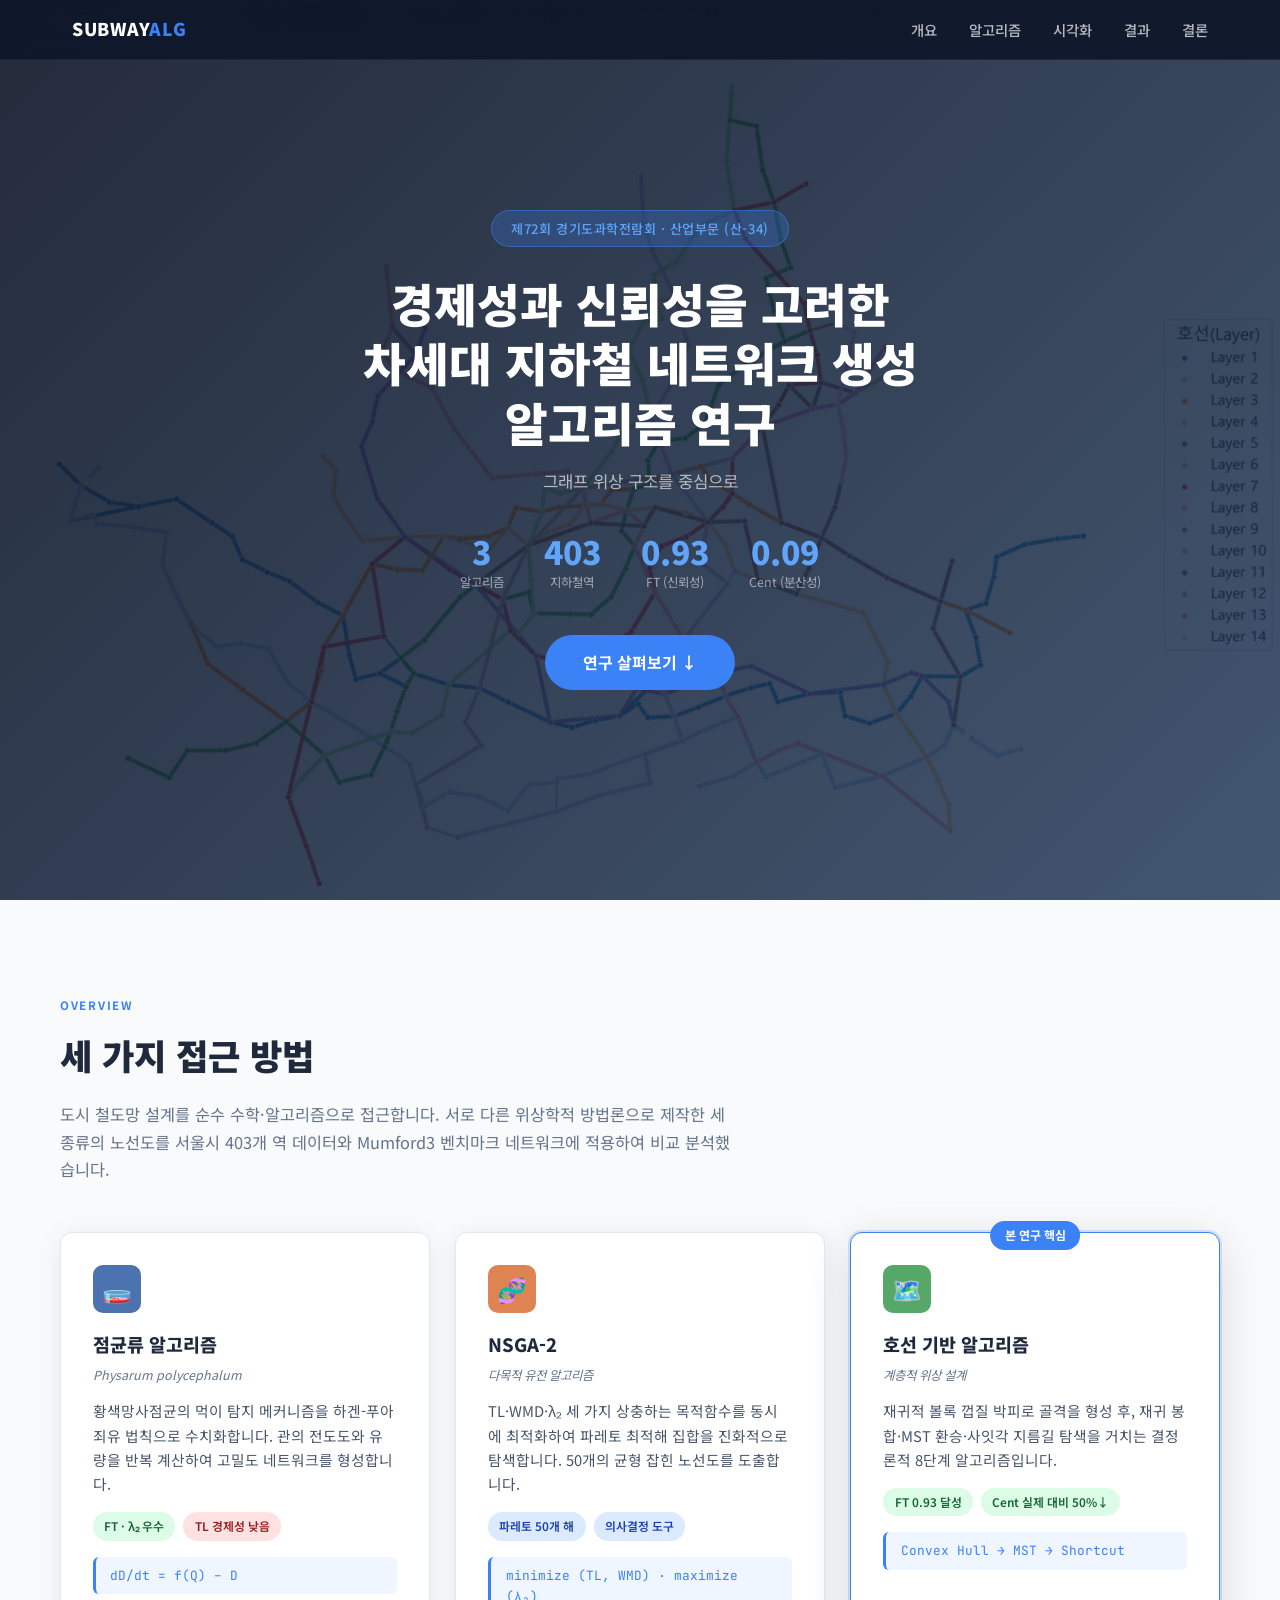
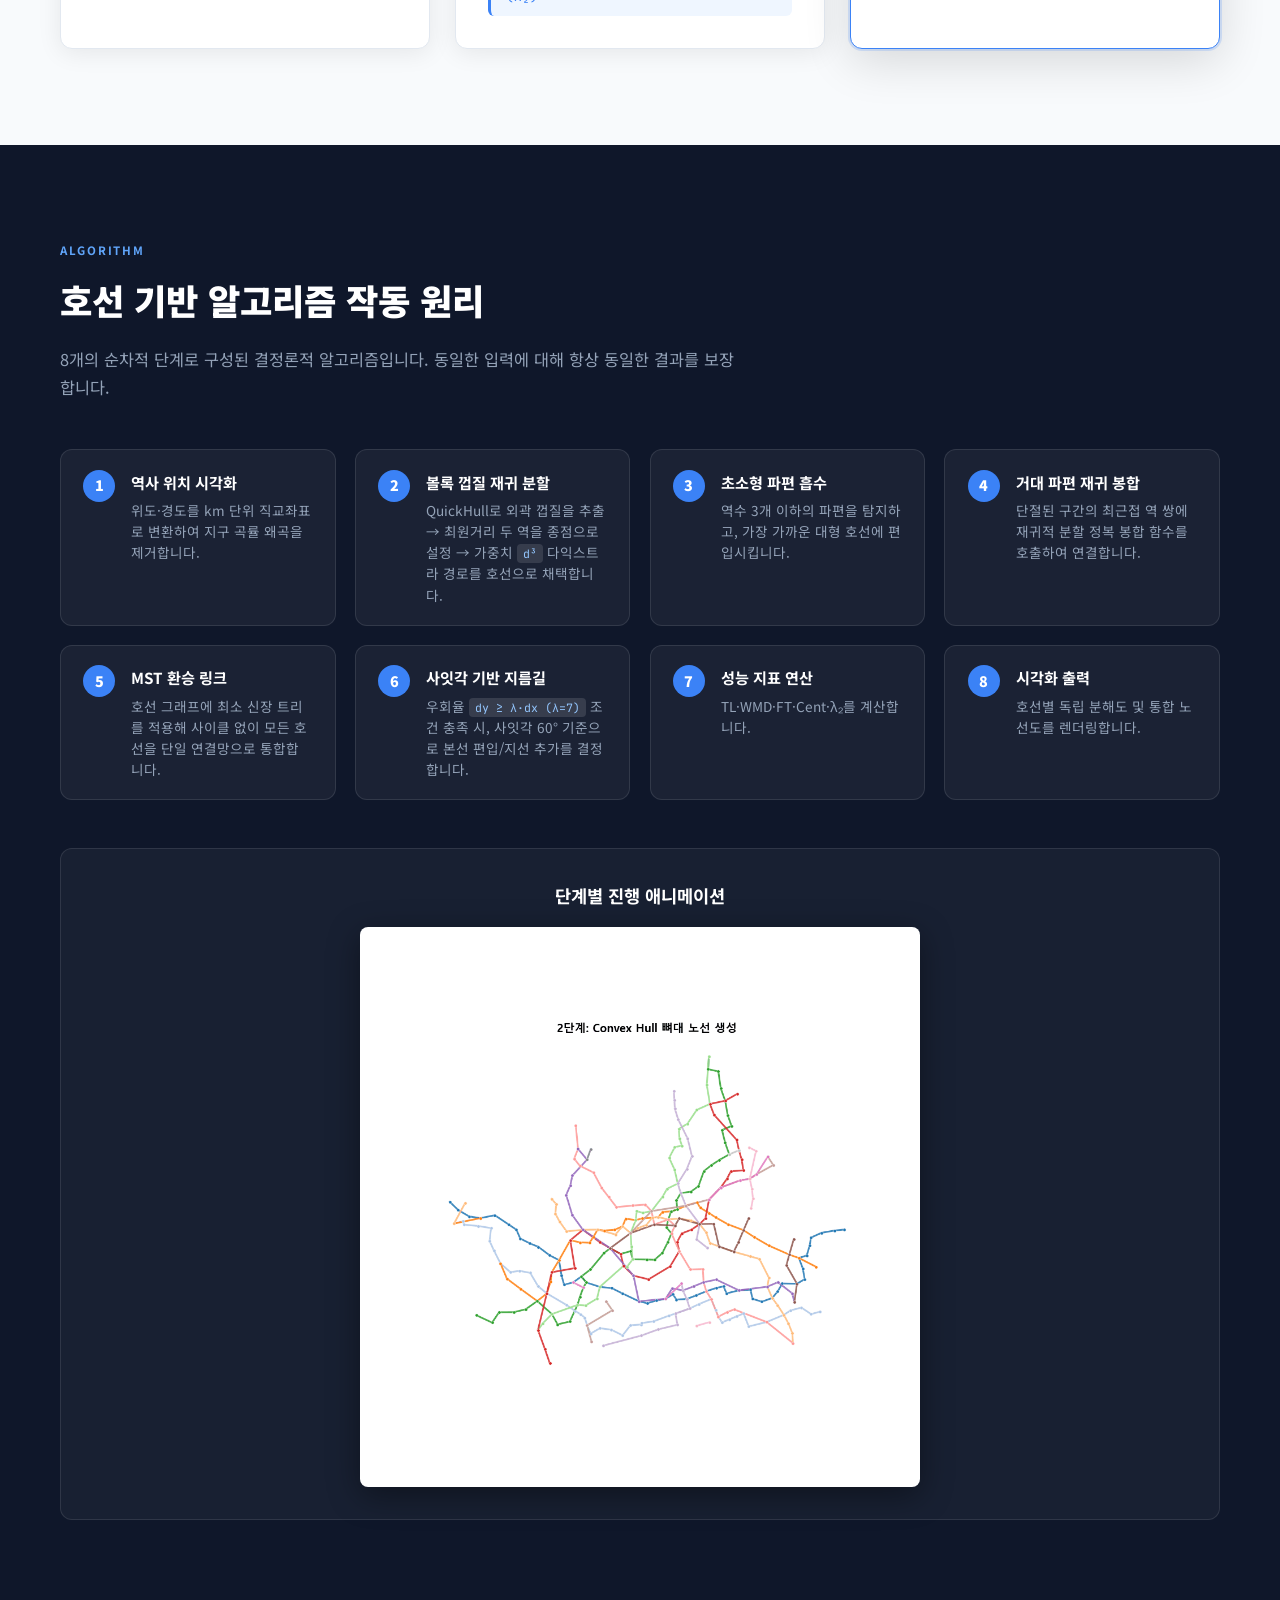
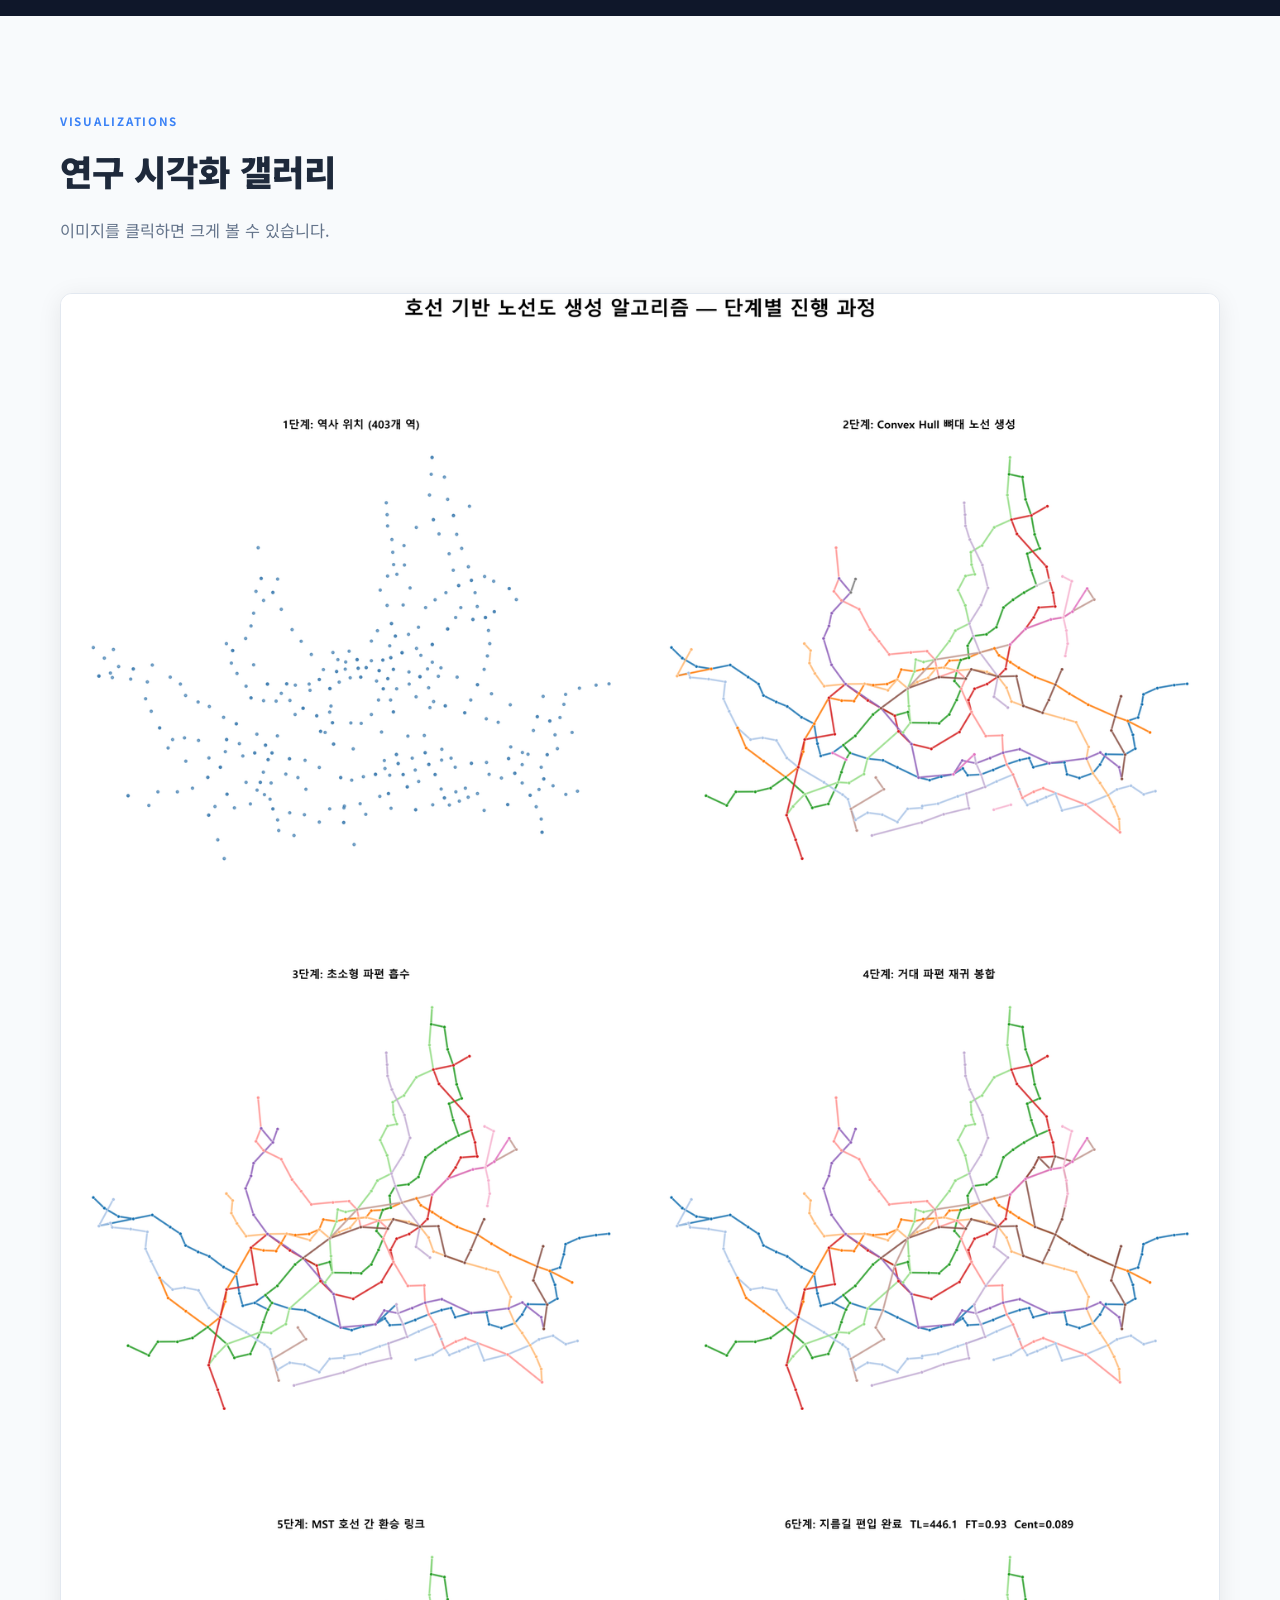
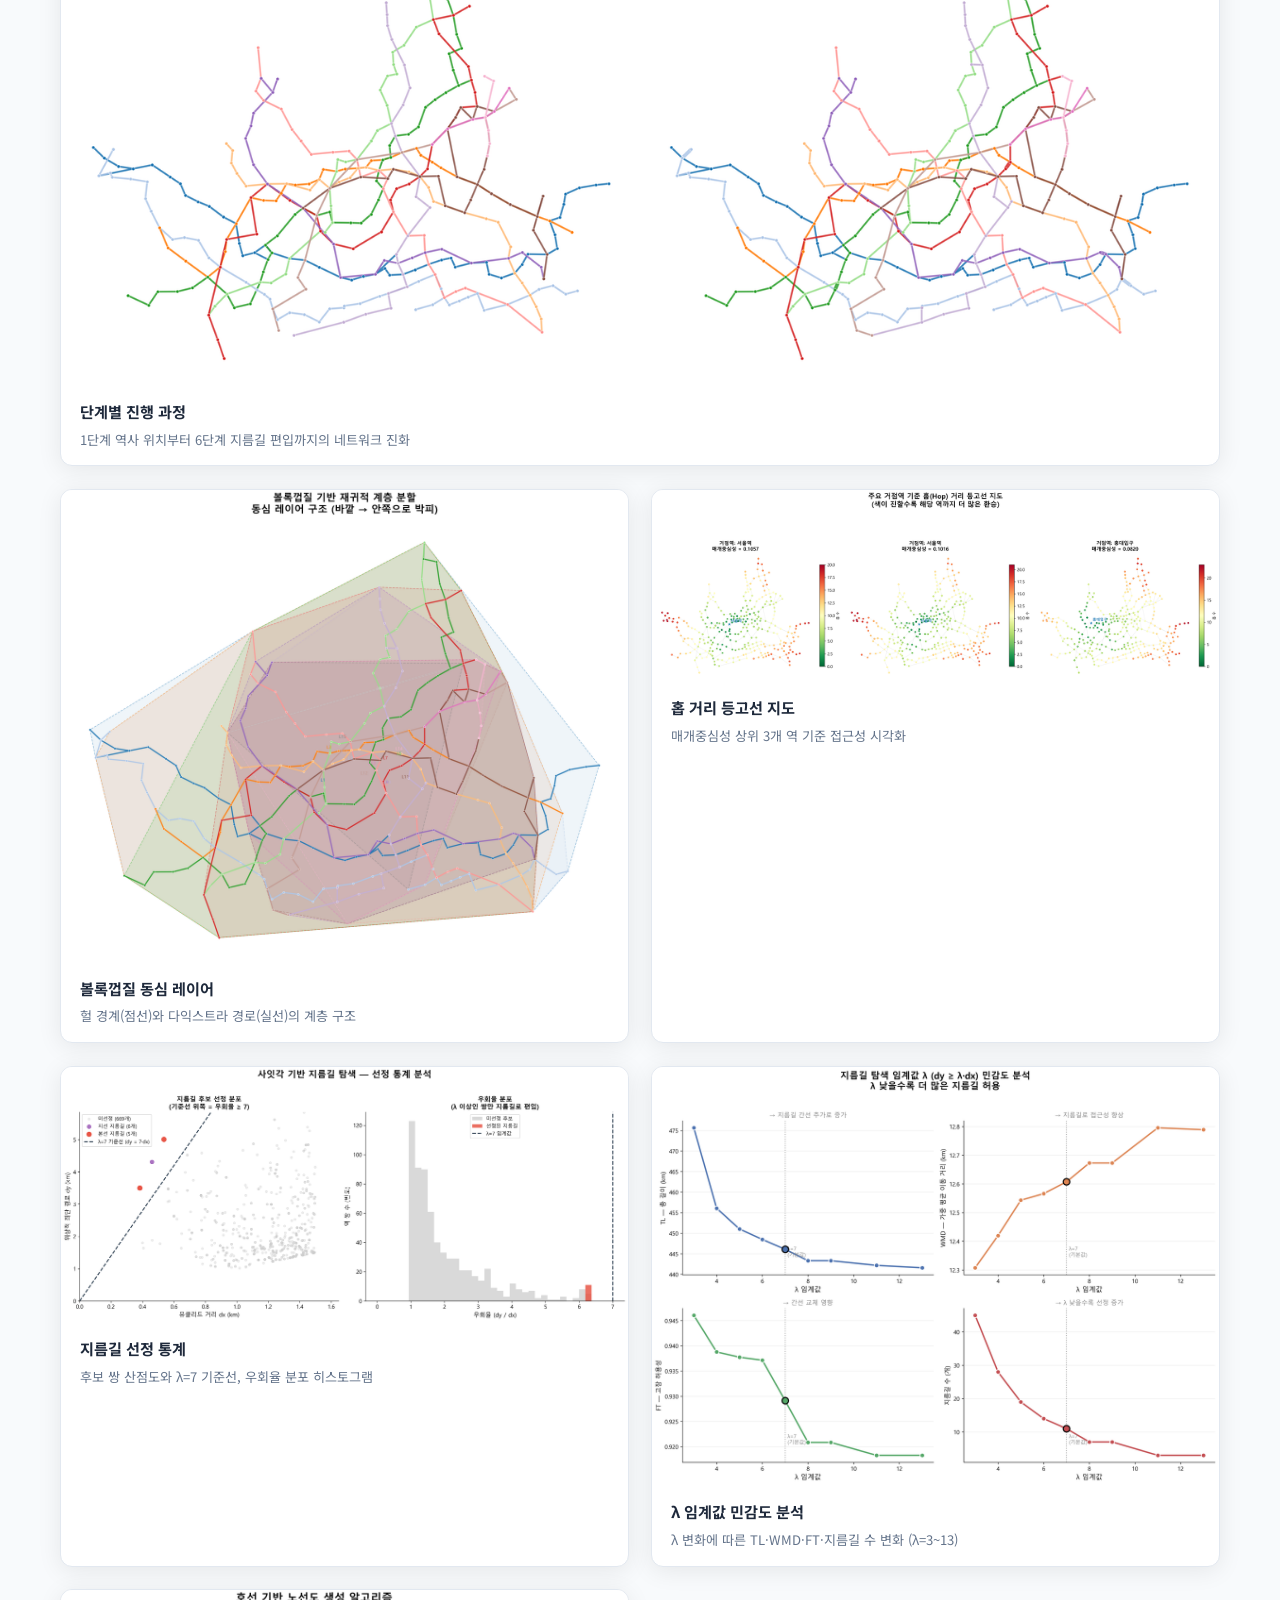
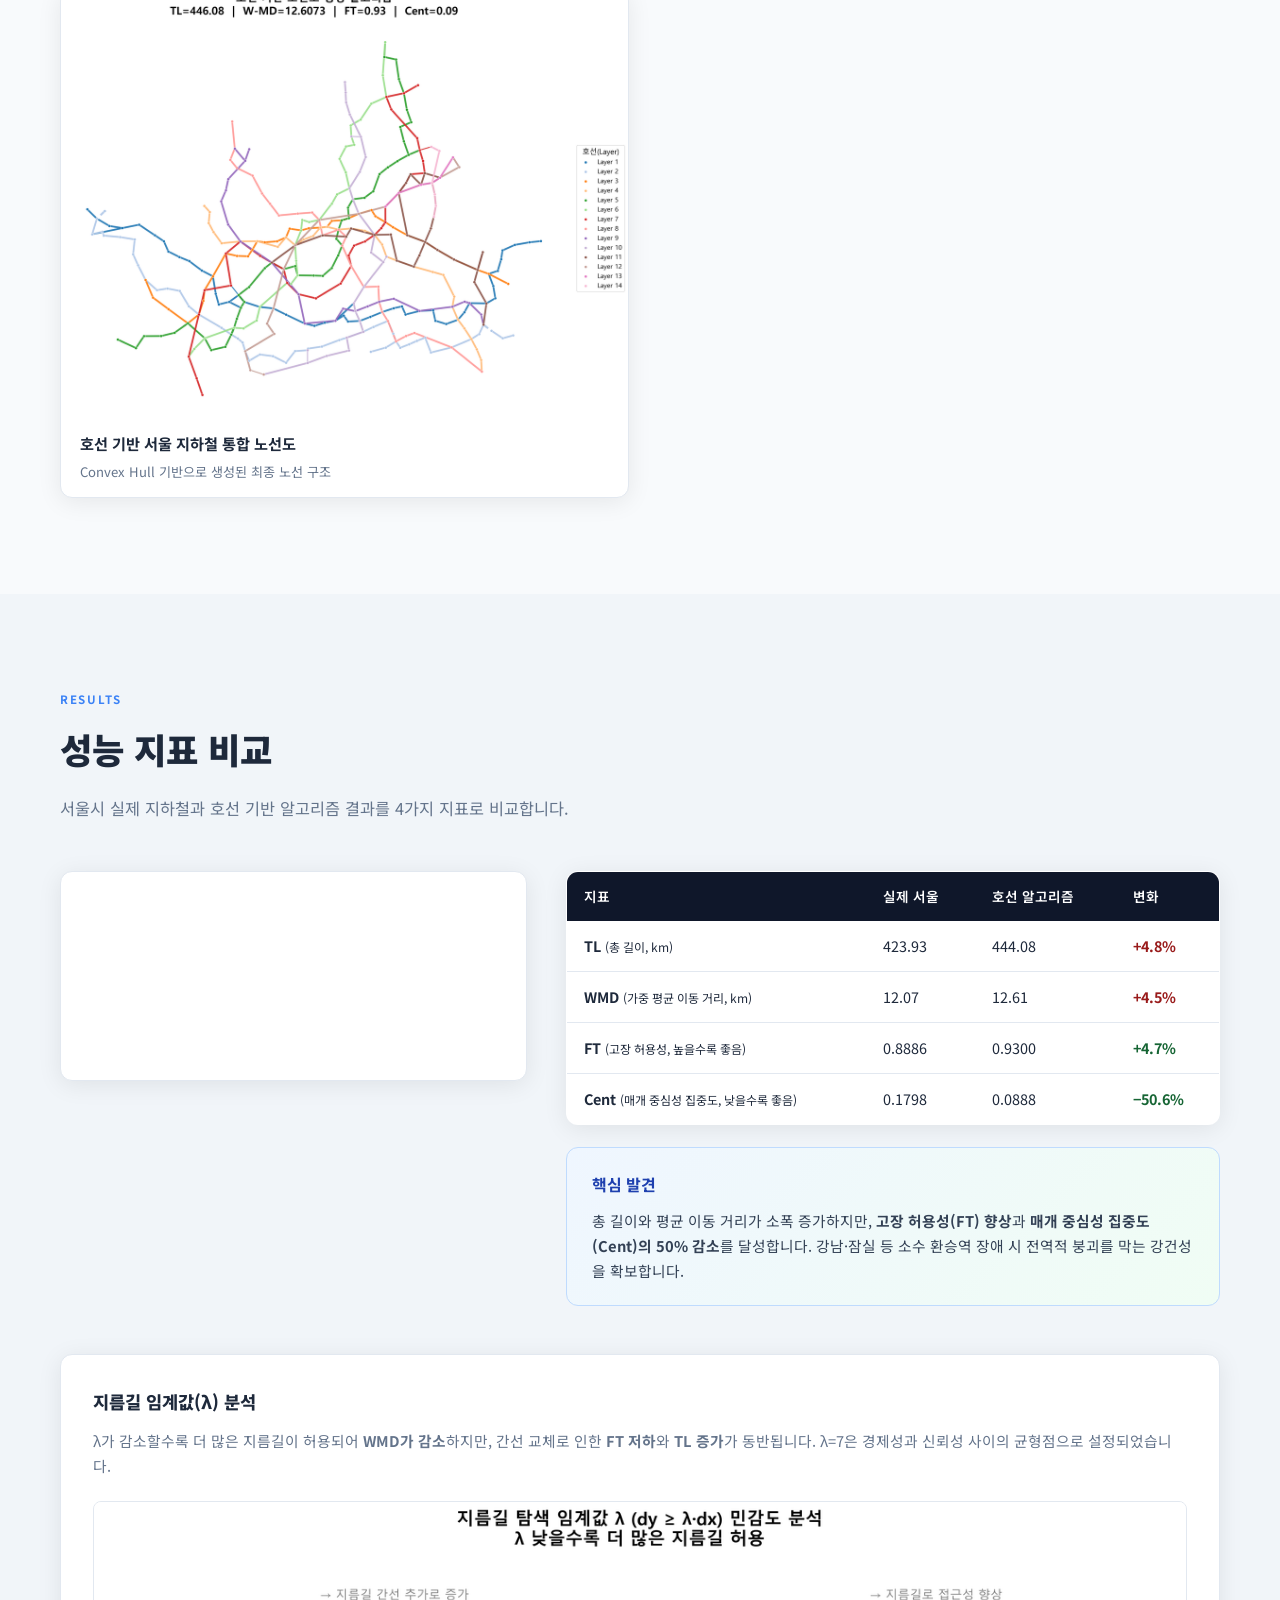
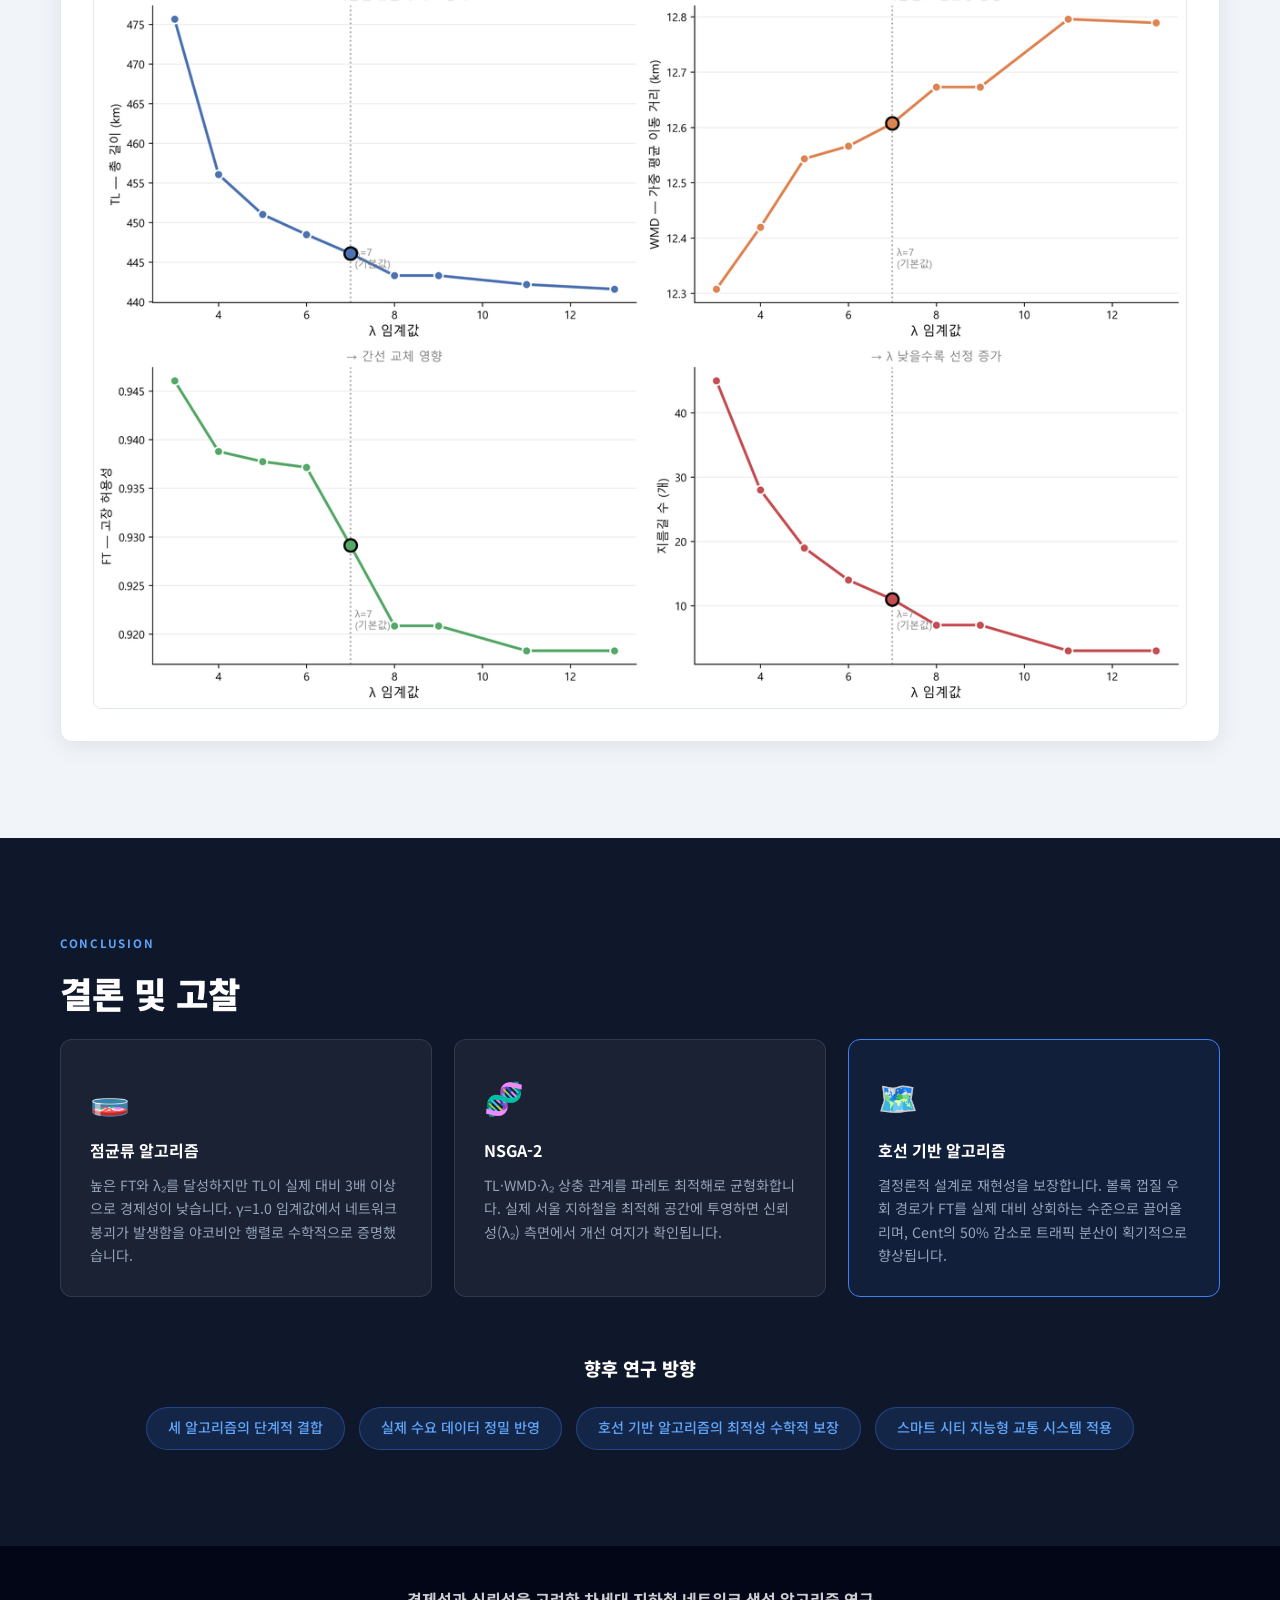
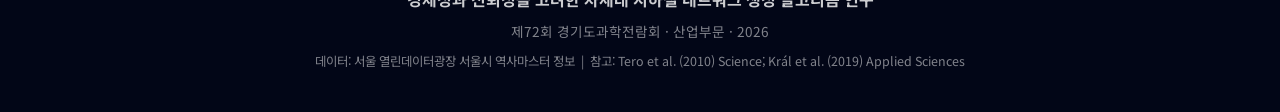
==== index.html @ 61a336b5 "Initial: subway research showcase site" ====
<!DOCTYPE html>
<html lang="ko">
<head>
  <meta charset="UTF-8" />
  <meta name="viewport" content="width=device-width, initial-scale=1.0" />
  <title>차세대 지하철 네트워크 알고리즘 연구</title>
  <link rel="preconnect" href="https://fonts.googleapis.com" />
  <link href="https://fonts.googleapis.com/css2?family=Noto+Sans+KR:wght@300;400;500;700;900&family=JetBrains+Mono:wght@400;600&display=swap" rel="stylesheet" />
  <link rel="stylesheet" href="style.css" />
</head>
<body>

<!-- ── NAV ────────────────────────────────────────────────── -->
<nav id="navbar">
  <div class="nav-inner">
    <span class="nav-logo">SUBWAY<span class="accent">ALG</span></span>
    <ul class="nav-links">
      <li><a href="#overview">개요</a></li>
      <li><a href="#algorithm">알고리즘</a></li>
      <li><a href="#viz">시각화</a></li>
      <li><a href="#results">결과</a></li>
      <li><a href="#conclusion">결론</a></li>
    </ul>
  </div>
</nav>

<!-- ── HERO ───────────────────────────────────────────────── -->
<section id="hero">
  <div class="hero-bg">
    <img src="images/map.png" alt="서울 지하철 노선도" class="hero-map" />
    <div class="hero-overlay"></div>
  </div>
  <div class="hero-content">
    <div class="badge">제72회 경기도과학전람회 · 산업부문 (산-34)</div>
    <h1>경제성과 신뢰성을 고려한<br>차세대 지하철 네트워크 생성<br>알고리즘 연구</h1>
    <p class="hero-sub">그래프 위상 구조를 중심으로</p>
    <div class="hero-metrics">
      <div class="hm-item"><span class="hm-val">3</span><span class="hm-label">알고리즘</span></div>
      <div class="hm-item"><span class="hm-val">403</span><span class="hm-label">지하철역</span></div>
      <div class="hm-item"><span class="hm-val">0.93</span><span class="hm-label">FT (신뢰성)</span></div>
      <div class="hm-item"><span class="hm-val">0.09</span><span class="hm-label">Cent (분산성)</span></div>
    </div>
    <a href="#overview" class="hero-btn">연구 살펴보기 ↓</a>
  </div>
</section>

<!-- ── OVERVIEW ───────────────────────────────────────────── -->
<section id="overview" class="section">
  <div class="container">
    <div class="section-label">OVERVIEW</div>
    <h2 class="section-title">세 가지 접근 방법</h2>
    <p class="section-desc">
      도시 철도망 설계를 순수 수학·알고리즘으로 접근합니다. 서로 다른 위상학적 방법론으로 제작한
      세 종류의 노선도를 서울시 403개 역 데이터와 Mumford3 벤치마크 네트워크에 적용하여 비교 분석했습니다.
    </p>

    <div class="algo-cards">
      <!-- 점균류 -->
      <div class="algo-card">
        <div class="algo-icon" style="background:#4C72B0">🧫</div>
        <h3>점균류 알고리즘</h3>
        <div class="algo-tag">Physarum polycephalum</div>
        <p>황색망사점균의 먹이 탐지 메커니즘을 하겐-푸아죄유 법칙으로 수치화합니다. 관의 전도도와 유량을 반복 계산하여 고밀도 네트워크를 형성합니다.</p>
        <div class="algo-stats">
          <span class="stat good">FT · λ₂ 우수</span>
          <span class="stat bad">TL 경제성 낮음</span>
        </div>
        <div class="algo-formula">dD/dt = f(Q) – D</div>
      </div>
      <!-- NSGA-2 -->
      <div class="algo-card">
        <div class="algo-icon" style="background:#DD8452">🧬</div>
        <h3>NSGA-2</h3>
        <div class="algo-tag">다목적 유전 알고리즘</div>
        <p>TL·WMD·λ₂ 세 가지 상충하는 목적함수를 동시에 최적화하여 파레토 최적해 집합을 진화적으로 탐색합니다. 50개의 균형 잡힌 노선도를 도출합니다.</p>
        <div class="algo-stats">
          <span class="stat neutral">파레토 50개 해</span>
          <span class="stat neutral">의사결정 도구</span>
        </div>
        <div class="algo-formula">minimize (TL, WMD) · maximize (λ₂)</div>
      </div>
      <!-- 호선 기반 -->
      <div class="algo-card featured">
        <div class="featured-label">본 연구 핵심</div>
        <div class="algo-icon" style="background:#55A868">🗺️</div>
        <h3>호선 기반 알고리즘</h3>
        <div class="algo-tag">계층적 위상 설계</div>
        <p>재귀적 볼록 껍질 박피로 골격을 형성 후, 재귀 봉합·MST 환승·사잇각 지름길 탐색을 거치는 결정론적 8단계 알고리즘입니다.</p>
        <div class="algo-stats">
          <span class="stat good">FT 0.93 달성</span>
          <span class="stat good">Cent 실제 대비 50%↓</span>
        </div>
        <div class="algo-formula">Convex Hull → MST → Shortcut</div>
      </div>
    </div>
  </div>
</section>

<!-- ── ALGORITHM DETAIL ────────────────────────────────────── -->
<section id="algorithm" class="section dark-section">
  <div class="container">
    <div class="section-label">ALGORITHM</div>
    <h2 class="section-title">호선 기반 알고리즘 작동 원리</h2>
    <p class="section-desc" style="color:#94a3b8">
      8개의 순차적 단계로 구성된 결정론적 알고리즘입니다. 동일한 입력에 대해 항상 동일한 결과를 보장합니다.
    </p>

    <div class="steps-grid">
      <div class="step"><div class="step-num">1</div><div class="step-body"><h4>역사 위치 시각화</h4><p>위도·경도를 km 단위 직교좌표로 변환하여 지구 곡률 왜곡을 제거합니다.</p></div></div>
      <div class="step"><div class="step-num">2</div><div class="step-body"><h4>볼록 껍질 재귀 분할</h4><p>QuickHull로 외곽 껍질을 추출 → 최원거리 두 역을 종점으로 설정 → 가중치 <code>d³</code> 다익스트라 경로를 호선으로 채택합니다.</p></div></div>
      <div class="step"><div class="step-num">3</div><div class="step-body"><h4>초소형 파편 흡수</h4><p>역수 3개 이하의 파편을 탐지하고, 가장 가까운 대형 호선에 편입시킵니다.</p></div></div>
      <div class="step"><div class="step-num">4</div><div class="step-body"><h4>거대 파편 재귀 봉합</h4><p>단절된 구간의 최근접 역 쌍에 재귀적 분할 정복 봉합 함수를 호출하여 연결합니다.</p></div></div>
      <div class="step"><div class="step-num">5</div><div class="step-body"><h4>MST 환승 링크</h4><p>호선 그래프에 최소 신장 트리를 적용해 사이클 없이 모든 호선을 단일 연결망으로 통합합니다.</p></div></div>
      <div class="step"><div class="step-num">6</div><div class="step-body"><h4>사잇각 기반 지름길</h4><p>우회율 <code>dy ≥ λ·dx (λ=7)</code> 조건 충족 시, 사잇각 60° 기준으로 본선 편입/지선 추가를 결정합니다.</p></div></div>
      <div class="step"><div class="step-num">7</div><div class="step-body"><h4>성능 지표 연산</h4><p>TL·WMD·FT·Cent·λ₂를 계산합니다.</p></div></div>
      <div class="step"><div class="step-num">8</div><div class="step-body"><h4>시각화 출력</h4><p>호선별 독립 분해도 및 통합 노선도를 렌더링합니다.</p></div></div>
    </div>

    <div class="anim-block">
      <h3 style="color:white; margin-bottom:1rem; font-size:1.1rem;">단계별 진행 애니메이션</h3>
      <img src="images/animation.gif" alt="알고리즘 단계별 애니메이션" class="anim-gif" />
    </div>
  </div>
</section>

<!-- ── VISUALIZATIONS ─────────────────────────────────────── -->
<section id="viz" class="section">
  <div class="container">
    <div class="section-label">VISUALIZATIONS</div>
    <h2 class="section-title">연구 시각화 갤러리</h2>
    <p class="section-desc">이미지를 클릭하면 크게 볼 수 있습니다.</p>

    <div class="viz-grid">

      <div class="viz-card wide" onclick="openModal(this)">
        <img src="images/stages.png" alt="알고리즘 단계별 진행" />
        <div class="viz-caption">
          <strong>단계별 진행 과정</strong>
          <span>1단계 역사 위치부터 6단계 지름길 편입까지의 네트워크 진화</span>
        </div>
      </div>

      <div class="viz-card" onclick="openModal(this)">
        <img src="images/hull.png" alt="볼록껍질 동심 레이어" />
        <div class="viz-caption">
          <strong>볼록껍질 동심 레이어</strong>
          <span>헐 경계(점선)와 다익스트라 경로(실선)의 계층 구조</span>
        </div>
      </div>

      <div class="viz-card" onclick="openModal(this)">
        <img src="images/hop.png" alt="홉 거리 등고선 지도" />
        <div class="viz-caption">
          <strong>홉 거리 등고선 지도</strong>
          <span>매개중심성 상위 3개 역 기준 접근성 시각화</span>
        </div>
      </div>

      <div class="viz-card" onclick="openModal(this)">
        <img src="images/shortcut.png" alt="지름길 선정 통계" />
        <div class="viz-caption">
          <strong>지름길 선정 통계</strong>
          <span>후보 쌍 산점도와 λ=7 기준선, 우회율 분포 히스토그램</span>
        </div>
      </div>

      <div class="viz-card" onclick="openModal(this)">
        <img src="images/lambda.png" alt="λ 민감도 분석" />
        <div class="viz-caption">
          <strong>λ 임계값 민감도 분석</strong>
          <span>λ 변화에 따른 TL·WMD·FT·지름길 수 변화 (λ=3~13)</span>
        </div>
      </div>

      <div class="viz-card" onclick="openModal(this)">
        <img src="images/map.png" alt="통합 노선도" />
        <div class="viz-caption">
          <strong>호선 기반 서울 지하철 통합 노선도</strong>
          <span>Convex Hull 기반으로 생성된 최종 노선 구조</span>
        </div>
      </div>

    </div>
  </div>
</section>

<!-- ── RESULTS ────────────────────────────────────────────── -->
<section id="results" class="section alt-section">
  <div class="container">
    <div class="section-label">RESULTS</div>
    <h2 class="section-title">성능 지표 비교</h2>
    <p class="section-desc">서울시 실제 지하철과 호선 기반 알고리즘 결과를 4가지 지표로 비교합니다.</p>

    <div class="metrics-layout">
      <div class="chart-box">
        <canvas id="metricsChart"></canvas>
      </div>
      <div class="metrics-table-wrap">
        <table class="metrics-table">
          <thead>
            <tr><th>지표</th><th>실제 서울</th><th>호선 알고리즘</th><th>변화</th></tr>
          </thead>
          <tbody>
            <tr>
              <td><strong>TL</strong> <small>(총 길이, km)</small></td>
              <td>423.93</td>
              <td>444.08</td>
              <td class="bad-change">+4.8%</td>
            </tr>
            <tr>
              <td><strong>WMD</strong> <small>(가중 평균 이동 거리, km)</small></td>
              <td>12.07</td>
              <td>12.61</td>
              <td class="bad-change">+4.5%</td>
            </tr>
            <tr>
              <td><strong>FT</strong> <small>(고장 허용성, 높을수록 좋음)</small></td>
              <td>0.8886</td>
              <td>0.9300</td>
              <td class="good-change">+4.7%</td>
            </tr>
            <tr>
              <td><strong>Cent</strong> <small>(매개 중심성 집중도, 낮을수록 좋음)</small></td>
              <td>0.1798</td>
              <td>0.0888</td>
              <td class="good-change">−50.6%</td>
            </tr>
          </tbody>
        </table>

        <div class="finding-box">
          <h4>핵심 발견</h4>
          <p>
            총 길이와 평균 이동 거리가 소폭 증가하지만,
            <strong>고장 허용성(FT) 향상</strong>과
            <strong>매개 중심성 집중도(Cent)의 50% 감소</strong>를 달성합니다.
            강남·잠실 등 소수 환승역 장애 시 전역적 붕괴를 막는
            강건성을 확보합니다.
          </p>
        </div>
      </div>
    </div>

    <div class="lambda-note">
      <h3>지름길 임계값(λ) 분석</h3>
      <p>
        λ가 감소할수록 더 많은 지름길이 허용되어 <strong>WMD가 감소</strong>하지만,
        간선 교체로 인한 <strong>FT 저하</strong>와 <strong>TL 증가</strong>가 동반됩니다.
        λ=7은 경제성과 신뢰성 사이의 균형점으로 설정되었습니다.
      </p>
      <img src="images/lambda.png" alt="λ 분석" class="lambda-img" onclick="openModal(this)" style="cursor:pointer" />
    </div>
  </div>
</section>

<!-- ── CONCLUSION ─────────────────────────────────────────── -->
<section id="conclusion" class="section dark-section">
  <div class="container">
    <div class="section-label">CONCLUSION</div>
    <h2 class="section-title">결론 및 고찰</h2>

    <div class="conclusion-grid">
      <div class="concl-card">
        <div class="concl-icon">🧫</div>
        <h4>점균류 알고리즘</h4>
        <p>높은 FT와 λ₂를 달성하지만 TL이 실제 대비 3배 이상으로 경제성이 낮습니다. γ=1.0 임계값에서 네트워크 붕괴가 발생함을 야코비안 행렬로 수학적으로 증명했습니다.</p>
      </div>
      <div class="concl-card">
        <div class="concl-icon">🧬</div>
        <h4>NSGA-2</h4>
        <p>TL·WMD·λ₂ 상충 관계를 파레토 최적해로 균형화합니다. 실제 서울 지하철을 최적해 공간에 투영하면 신뢰성(λ₂) 측면에서 개선 여지가 확인됩니다.</p>
      </div>
      <div class="concl-card highlight-card">
        <div class="concl-icon">🗺️</div>
        <h4>호선 기반 알고리즘</h4>
        <p>결정론적 설계로 재현성을 보장합니다. 볼록 껍질 우회 경로가 FT를 실제 대비 상회하는 수준으로 끌어올리며, Cent의 50% 감소로 트래픽 분산이 획기적으로 향상됩니다.</p>
      </div>
    </div>

    <div class="future-work">
      <h3>향후 연구 방향</h3>
      <div class="fw-items">
        <div class="fw-item">세 알고리즘의 단계적 결합</div>
        <div class="fw-item">실제 수요 데이터 정밀 반영</div>
        <div class="fw-item">호선 기반 알고리즘의 최적성 수학적 보장</div>
        <div class="fw-item">스마트 시티 지능형 교통 시스템 적용</div>
      </div>
    </div>
  </div>
</section>

<!-- ── FOOTER ──────────────────────────────────────────────── -->
<footer>
  <div class="container">
    <p class="footer-title">경제성과 신뢰성을 고려한 차세대 지하철 네트워크 생성 알고리즘 연구</p>
    <p class="footer-sub">제72회 경기도과학전람회 · 산업부문 · 2026</p>
    <p class="footer-ref">
      데이터: 서울 열린데이터광장 서울시 역사마스터 정보 &nbsp;|&nbsp;
      참고: Tero et al. (2010) Science; Král et al. (2019) Applied Sciences
    </p>
  </div>
</footer>

<!-- ── IMAGE MODAL ────────────────────────────────────────── -->
<div id="modal" class="modal" onclick="closeModal()">
  <span class="modal-close">✕</span>
  <img id="modal-img" src="" alt="" />
  <p id="modal-caption"></p>
</div>

<script src="https://cdn.jsdelivr.net/npm/chart.js@4.4.0/dist/chart.umd.min.js"></script>
<script src="script.js"></script>
</body>
</html>
---- style.css ----
/* ── RESET & BASE ──────────────────────────────────────────── */
*, *::before, *::after { box-sizing: border-box; margin: 0; padding: 0; }

:root {
  --navy:   #0f172a;
  --dark:   #1e293b;
  --blue:   #3b82f6;
  --blue2:  #60a5fa;
  --green:  #22c55e;
  --amber:  #f59e0b;
  --red:    #ef4444;
  --slate:  #64748b;
  --bg:     #f8fafc;
  --card:   #ffffff;
  --border: #e2e8f0;
  --text:   #1e293b;
  --muted:  #64748b;
  --radius: 12px;
  --shadow: 0 4px 24px rgba(0,0,0,.08);
  --shadow-lg: 0 12px 48px rgba(0,0,0,.14);
}

html { scroll-behavior: smooth; }

body {
  font-family: 'Noto Sans KR', sans-serif;
  font-weight: 400;
  color: var(--text);
  background: var(--bg);
  line-height: 1.7;
}

a { color: inherit; text-decoration: none; }
img { max-width: 100%; display: block; }
code {
  font-family: 'JetBrains Mono', monospace;
  background: #f1f5f9;
  padding: 2px 6px;
  border-radius: 4px;
  font-size: 0.85em;
  color: var(--blue);
}

/* ── NAVBAR ────────────────────────────────────────────────── */
#navbar {
  position: fixed; top: 0; left: 0; right: 0; z-index: 100;
  background: rgba(15,23,42,.92);
  backdrop-filter: blur(12px);
  border-bottom: 1px solid rgba(255,255,255,.06);
  transition: background .3s;
}
.nav-inner {
  max-width: 1200px; margin: 0 auto;
  display: flex; align-items: center; justify-content: space-between;
  padding: .9rem 2rem;
}
.nav-logo {
  font-weight: 900; font-size: 1.1rem; color: white; letter-spacing: .04em;
}
.nav-logo .accent { color: var(--blue); }
.nav-links { list-style: none; display: flex; gap: 2rem; }
.nav-links a {
  color: rgba(255,255,255,.7); font-size: .9rem; font-weight: 500;
  transition: color .2s;
}
.nav-links a:hover { color: white; }

/* ── HERO ──────────────────────────────────────────────────── */
#hero {
  position: relative; min-height: 100vh;
  display: flex; align-items: center; justify-content: center;
  overflow: hidden;
}
.hero-bg { position: absolute; inset: 0; }
.hero-map {
  width: 100%; height: 100%; object-fit: cover;
  filter: saturate(1.1) brightness(.6);
}
.hero-overlay {
  position: absolute; inset: 0;
  background: linear-gradient(135deg, rgba(15,23,42,.85) 0%, rgba(30,58,95,.7) 100%);
}
.hero-content {
  position: relative; z-index: 2;
  text-align: center; color: white;
  padding: 2rem;
  max-width: 860px;
}
.badge {
  display: inline-block;
  background: rgba(59,130,246,.25);
  border: 1px solid rgba(59,130,246,.5);
  color: var(--blue2);
  padding: .4rem 1.2rem;
  border-radius: 999px;
  font-size: .82rem;
  font-weight: 500;
  letter-spacing: .04em;
  margin-bottom: 1.6rem;
}
.hero-content h1 {
  font-size: clamp(1.8rem, 4vw, 2.9rem);
  font-weight: 900;
  line-height: 1.28;
  margin-bottom: 1rem;
}
.hero-sub {
  color: rgba(255,255,255,.65);
  font-size: 1.05rem;
  margin-bottom: 2.4rem;
}
.hero-metrics {
  display: flex; justify-content: center; gap: 2.5rem;
  margin-bottom: 2.6rem;
}
.hm-item { display: flex; flex-direction: column; align-items: center; }
.hm-val  { font-size: 2rem; font-weight: 900; color: var(--blue2); line-height: 1.1; }
.hm-label{ font-size: .78rem; color: rgba(255,255,255,.55); margin-top: .2rem; }
.hero-btn {
  display: inline-block;
  background: var(--blue);
  color: white;
  padding: .85rem 2.4rem;
  border-radius: 999px;
  font-weight: 700;
  font-size: 1rem;
  transition: transform .2s, box-shadow .2s;
}
.hero-btn:hover { transform: translateY(-2px); box-shadow: 0 8px 24px rgba(59,130,246,.4); }

/* ── SECTION BASE ──────────────────────────────────────────── */
.section { padding: 6rem 2rem; }
.alt-section { background: #f1f5f9; }
.dark-section { background: var(--navy); color: white; }
.dark-section .section-desc { color: #94a3b8; }

.container { max-width: 1160px; margin: 0 auto; }
.section-label {
  font-size: .72rem; font-weight: 700; letter-spacing: .15em;
  color: var(--blue); text-transform: uppercase; margin-bottom: .6rem;
}
.dark-section .section-label { color: var(--blue2); }
.section-title {
  font-size: clamp(1.6rem, 3vw, 2.2rem);
  font-weight: 900; margin-bottom: 1rem;
}
.section-desc {
  color: var(--muted); max-width: 680px;
  font-size: 1.02rem; margin-bottom: 3rem;
}

/* ── ALGORITHM CARDS ───────────────────────────────────────── */
.algo-cards {
  display: grid;
  grid-template-columns: repeat(auto-fit, minmax(300px, 1fr));
  gap: 1.6rem;
}
.algo-card {
  background: var(--card);
  border: 1px solid var(--border);
  border-radius: var(--radius);
  padding: 2rem;
  box-shadow: var(--shadow);
  transition: transform .2s, box-shadow .2s;
  position: relative;
}
.algo-card:hover { transform: translateY(-4px); box-shadow: var(--shadow-lg); }
.algo-card.featured {
  border-color: var(--blue);
  box-shadow: 0 0 0 2px rgba(59,130,246,.18), var(--shadow-lg);
}
.featured-label {
  position: absolute; top: -12px; left: 50%; transform: translateX(-50%);
  background: var(--blue); color: white;
  padding: .25rem .9rem; border-radius: 999px;
  font-size: .75rem; font-weight: 700;
}
.algo-icon {
  width: 48px; height: 48px; border-radius: 10px;
  display: flex; align-items: center; justify-content: center;
  font-size: 1.5rem; margin-bottom: 1rem;
}
.algo-card h3 { font-size: 1.15rem; font-weight: 800; margin-bottom: .3rem; }
.algo-tag {
  font-size: .78rem; color: var(--slate);
  font-style: italic; margin-bottom: .8rem;
}
.algo-card p { font-size: .92rem; color: #475569; line-height: 1.65; margin-bottom: 1rem; }
.algo-stats { display: flex; gap: .5rem; flex-wrap: wrap; margin-bottom: 1rem; }
.stat {
  font-size: .74rem; font-weight: 600; padding: .25rem .7rem;
  border-radius: 999px;
}
.stat.good    { background: #dcfce7; color: #166534; }
.stat.bad     { background: #fee2e2; color: #991b1b; }
.stat.neutral { background: #dbeafe; color: #1e40af; }
.algo-formula {
  font-family: 'JetBrains Mono', monospace;
  font-size: .8rem; color: var(--blue);
  background: #eff6ff; padding: .5rem .9rem;
  border-radius: 6px; border-left: 3px solid var(--blue);
}

/* ── STEPS GRID ────────────────────────────────────────────── */
.steps-grid {
  display: grid;
  grid-template-columns: repeat(auto-fill, minmax(260px, 1fr));
  gap: 1.2rem;
  margin-bottom: 3rem;
}
.step {
  display: flex; gap: 1rem;
  background: rgba(255,255,255,.05);
  border: 1px solid rgba(255,255,255,.1);
  border-radius: var(--radius);
  padding: 1.2rem 1.4rem;
  transition: background .2s;
}
.step:hover { background: rgba(255,255,255,.08); }
.step-num {
  width: 32px; height: 32px; flex-shrink: 0;
  background: var(--blue);
  border-radius: 50%;
  display: flex; align-items: center; justify-content: center;
  font-weight: 900; font-size: .9rem; color: white;
}
.step-body h4 { font-size: .95rem; font-weight: 700; color: white; margin-bottom: .3rem; }
.step-body p  { font-size: .85rem; color: #94a3b8; line-height: 1.55; }
.step-body code { background: rgba(255,255,255,.12); color: #93c5fd; }

.anim-block {
  text-align: center;
  background: rgba(255,255,255,.04);
  border: 1px solid rgba(255,255,255,.1);
  border-radius: var(--radius);
  padding: 2rem;
}
.anim-gif {
  max-width: 560px; width: 100%;
  border-radius: 8px;
  margin: 0 auto;
  box-shadow: 0 8px 32px rgba(0,0,0,.4);
}

/* ── VIZ GRID ──────────────────────────────────────────────── */
.viz-grid {
  display: grid;
  grid-template-columns: repeat(2, 1fr);
  gap: 1.4rem;
}
.viz-card {
  border-radius: var(--radius);
  overflow: hidden;
  background: var(--card);
  border: 1px solid var(--border);
  box-shadow: var(--shadow);
  cursor: pointer;
  transition: transform .2s, box-shadow .2s;
}
.viz-card:hover { transform: translateY(-4px); box-shadow: var(--shadow-lg); }
.viz-card.wide { grid-column: 1 / -1; }
.viz-card img {
  width: 100%; object-fit: cover;
  transition: transform .4s;
}
.viz-card:hover img { transform: scale(1.02); }
.viz-caption {
  padding: .9rem 1.2rem;
  display: flex; flex-direction: column; gap: .25rem;
}
.viz-caption strong { font-weight: 700; font-size: .95rem; }
.viz-caption span   { font-size: .82rem; color: var(--muted); }

/* ── RESULTS ───────────────────────────────────────────────── */
.metrics-layout {
  display: grid;
  grid-template-columns: 1fr 1.4fr;
  gap: 2.4rem;
  align-items: start;
  margin-bottom: 3rem;
}
.chart-box {
  background: var(--card);
  border: 1px solid var(--border);
  border-radius: var(--radius);
  padding: 1.6rem;
  box-shadow: var(--shadow);
}
.metrics-table-wrap { display: flex; flex-direction: column; gap: 1.4rem; }
.metrics-table {
  width: 100%; border-collapse: collapse;
  background: var(--card);
  border: 1px solid var(--border);
  border-radius: var(--radius);
  overflow: hidden;
  box-shadow: var(--shadow);
  font-size: .9rem;
}
.metrics-table th {
  background: var(--navy); color: white;
  padding: .8rem 1.1rem; text-align: left;
  font-weight: 600; font-size: .85rem;
}
.metrics-table td {
  padding: .8rem 1.1rem;
  border-bottom: 1px solid var(--border);
}
.metrics-table tr:last-child td { border-bottom: none; }
.metrics-table tr:hover td { background: #f8fafc; }
.good-change { color: #166534; font-weight: 700; }
.bad-change  { color: #991b1b; font-weight: 700; }

.finding-box {
  background: linear-gradient(135deg, #eff6ff, #f0fdf4);
  border: 1px solid #bfdbfe;
  border-radius: var(--radius);
  padding: 1.4rem 1.6rem;
}
.finding-box h4 { font-size: 1rem; font-weight: 700; color: #1e40af; margin-bottom: .6rem; }
.finding-box p  { font-size: .92rem; color: #334155; line-height: 1.7; }

.lambda-note {
  background: var(--card); border: 1px solid var(--border);
  border-radius: var(--radius); padding: 2rem;
  box-shadow: var(--shadow);
}
.lambda-note h3 { font-size: 1.1rem; font-weight: 800; margin-bottom: .7rem; }
.lambda-note p  { color: var(--muted); font-size: .92rem; margin-bottom: 1.4rem; }
.lambda-img {
  width: 100%; border-radius: 8px;
  border: 1px solid var(--border);
  transition: transform .2s;
}
.lambda-img:hover { transform: scale(1.01); }

/* ── CONCLUSION ────────────────────────────────────────────── */
.conclusion-grid {
  display: grid;
  grid-template-columns: repeat(auto-fit, minmax(280px, 1fr));
  gap: 1.4rem;
  margin-bottom: 3.5rem;
}
.concl-card {
  background: rgba(255,255,255,.05);
  border: 1px solid rgba(255,255,255,.1);
  border-radius: var(--radius);
  padding: 1.8rem;
  transition: background .2s;
}
.concl-card:hover { background: rgba(255,255,255,.08); }
.concl-card.highlight-card {
  border-color: var(--blue);
  background: rgba(59,130,246,.08);
}
.concl-icon { font-size: 2rem; margin-bottom: .9rem; }
.concl-card h4 { font-size: 1rem; font-weight: 700; color: white; margin-bottom: .6rem; }
.concl-card p  { font-size: .88rem; color: #94a3b8; line-height: 1.65; }

.future-work { text-align: center; }
.future-work h3 { font-size: 1.15rem; font-weight: 800; color: white; margin-bottom: 1.4rem; }
.fw-items {
  display: flex; justify-content: center; flex-wrap: wrap; gap: .9rem;
}
.fw-item {
  background: rgba(59,130,246,.15);
  border: 1px solid rgba(59,130,246,.35);
  color: var(--blue2);
  padding: .55rem 1.3rem;
  border-radius: 999px;
  font-size: .88rem;
  font-weight: 500;
}

/* ── FOOTER ────────────────────────────────────────────────── */
footer {
  background: #020617;
  color: rgba(255,255,255,.5);
  text-align: center;
  padding: 2.5rem 2rem;
}
.footer-title { font-weight: 700; color: rgba(255,255,255,.8); margin-bottom: .4rem; }
.footer-sub   { font-size: .85rem; margin-bottom: .5rem; }
.footer-ref   { font-size: .78rem; }

/* ── MODAL ─────────────────────────────────────────────────── */
.modal {
  display: none; position: fixed; inset: 0; z-index: 999;
  background: rgba(0,0,0,.88);
  align-items: center; justify-content: center;
  flex-direction: column; cursor: pointer;
  padding: 2rem;
}
.modal.open { display: flex; }
.modal img {
  max-width: 90vw; max-height: 82vh;
  border-radius: 8px;
  box-shadow: 0 24px 64px rgba(0,0,0,.6);
  object-fit: contain;
}
.modal-close {
  position: fixed; top: 1.5rem; right: 2rem;
  color: white; font-size: 1.6rem; cursor: pointer;
  opacity: .7; transition: opacity .2s;
}
.modal-close:hover { opacity: 1; }
#modal-caption {
  color: rgba(255,255,255,.7);
  margin-top: 1rem; font-size: .9rem; text-align: center;
}

/* ── RESPONSIVE ────────────────────────────────────────────── */
@media (max-width: 768px) {
  .nav-links { display: none; }
  .hero-metrics { gap: 1.4rem; }
  .hm-val { font-size: 1.6rem; }
  .metrics-layout { grid-template-columns: 1fr; }
  .viz-grid { grid-template-columns: 1fr; }
  .viz-card.wide { grid-column: 1; }
  .steps-grid { grid-template-columns: 1fr; }
}
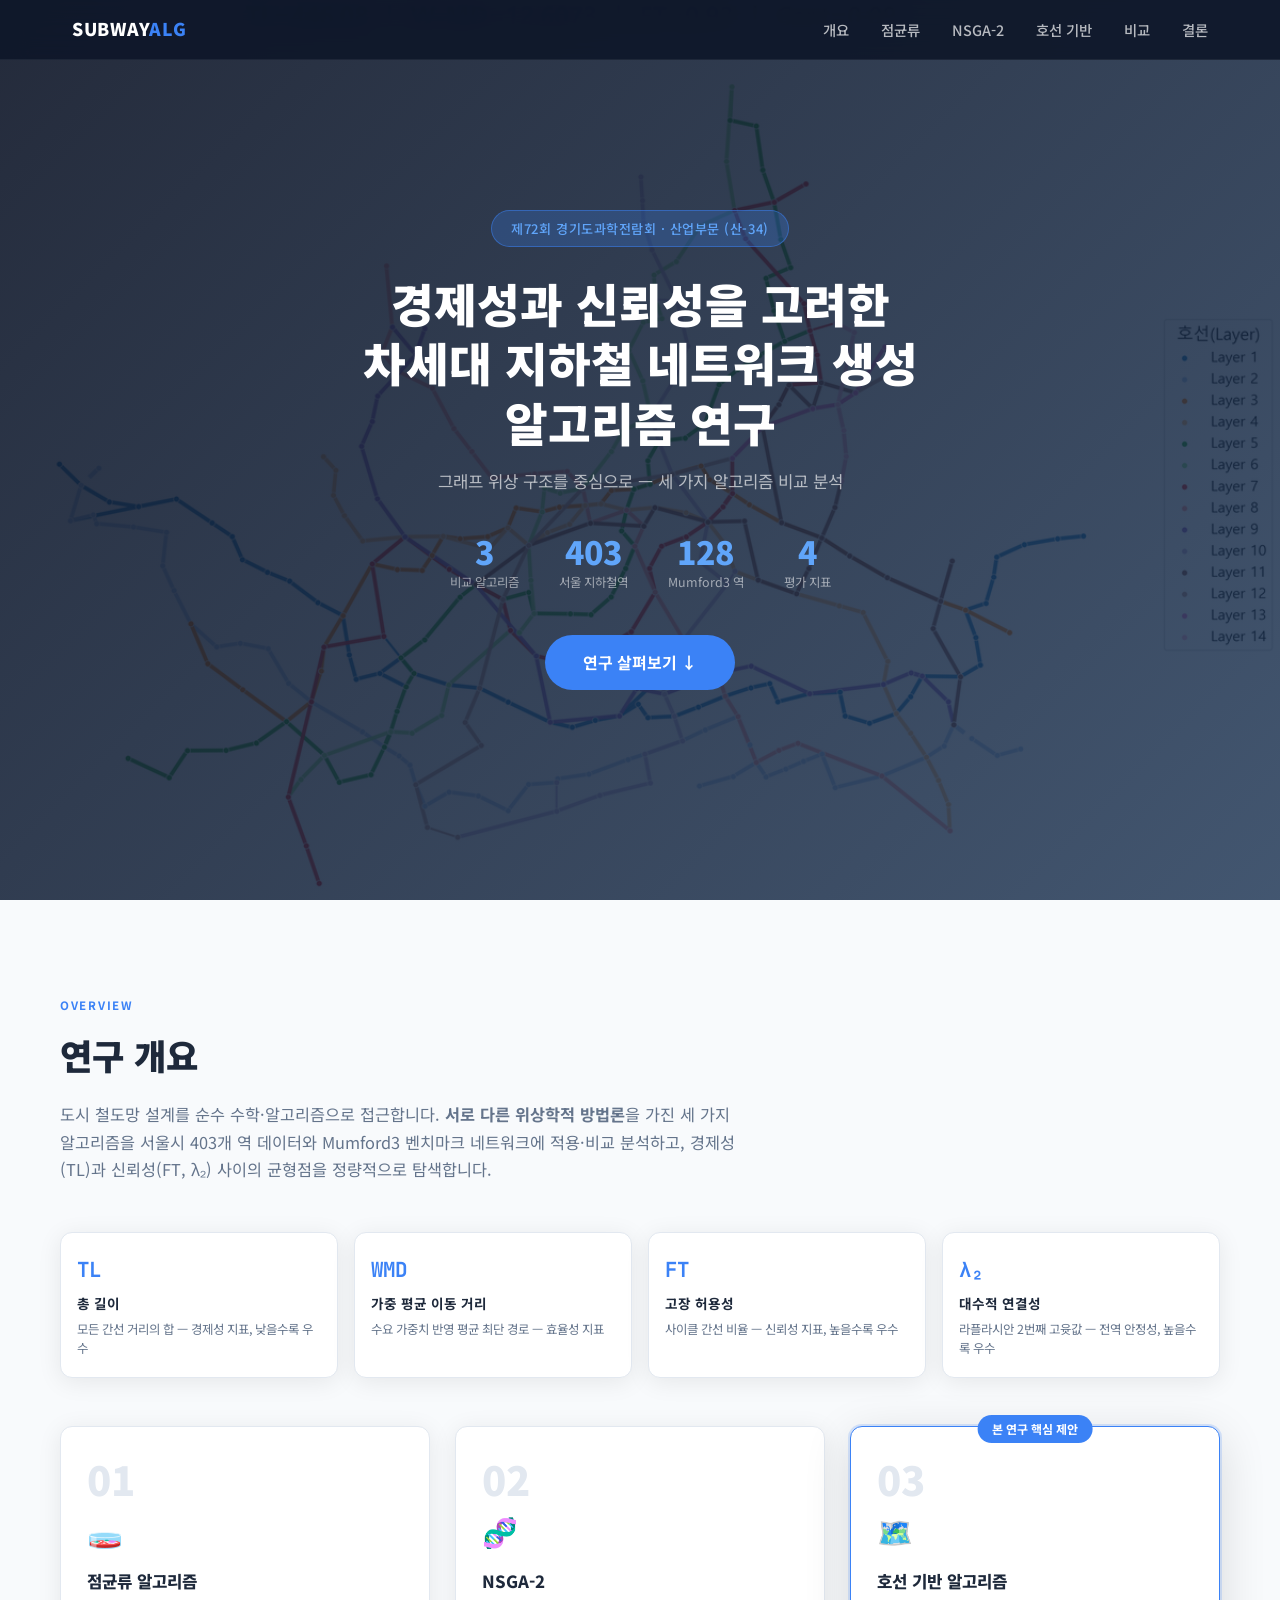
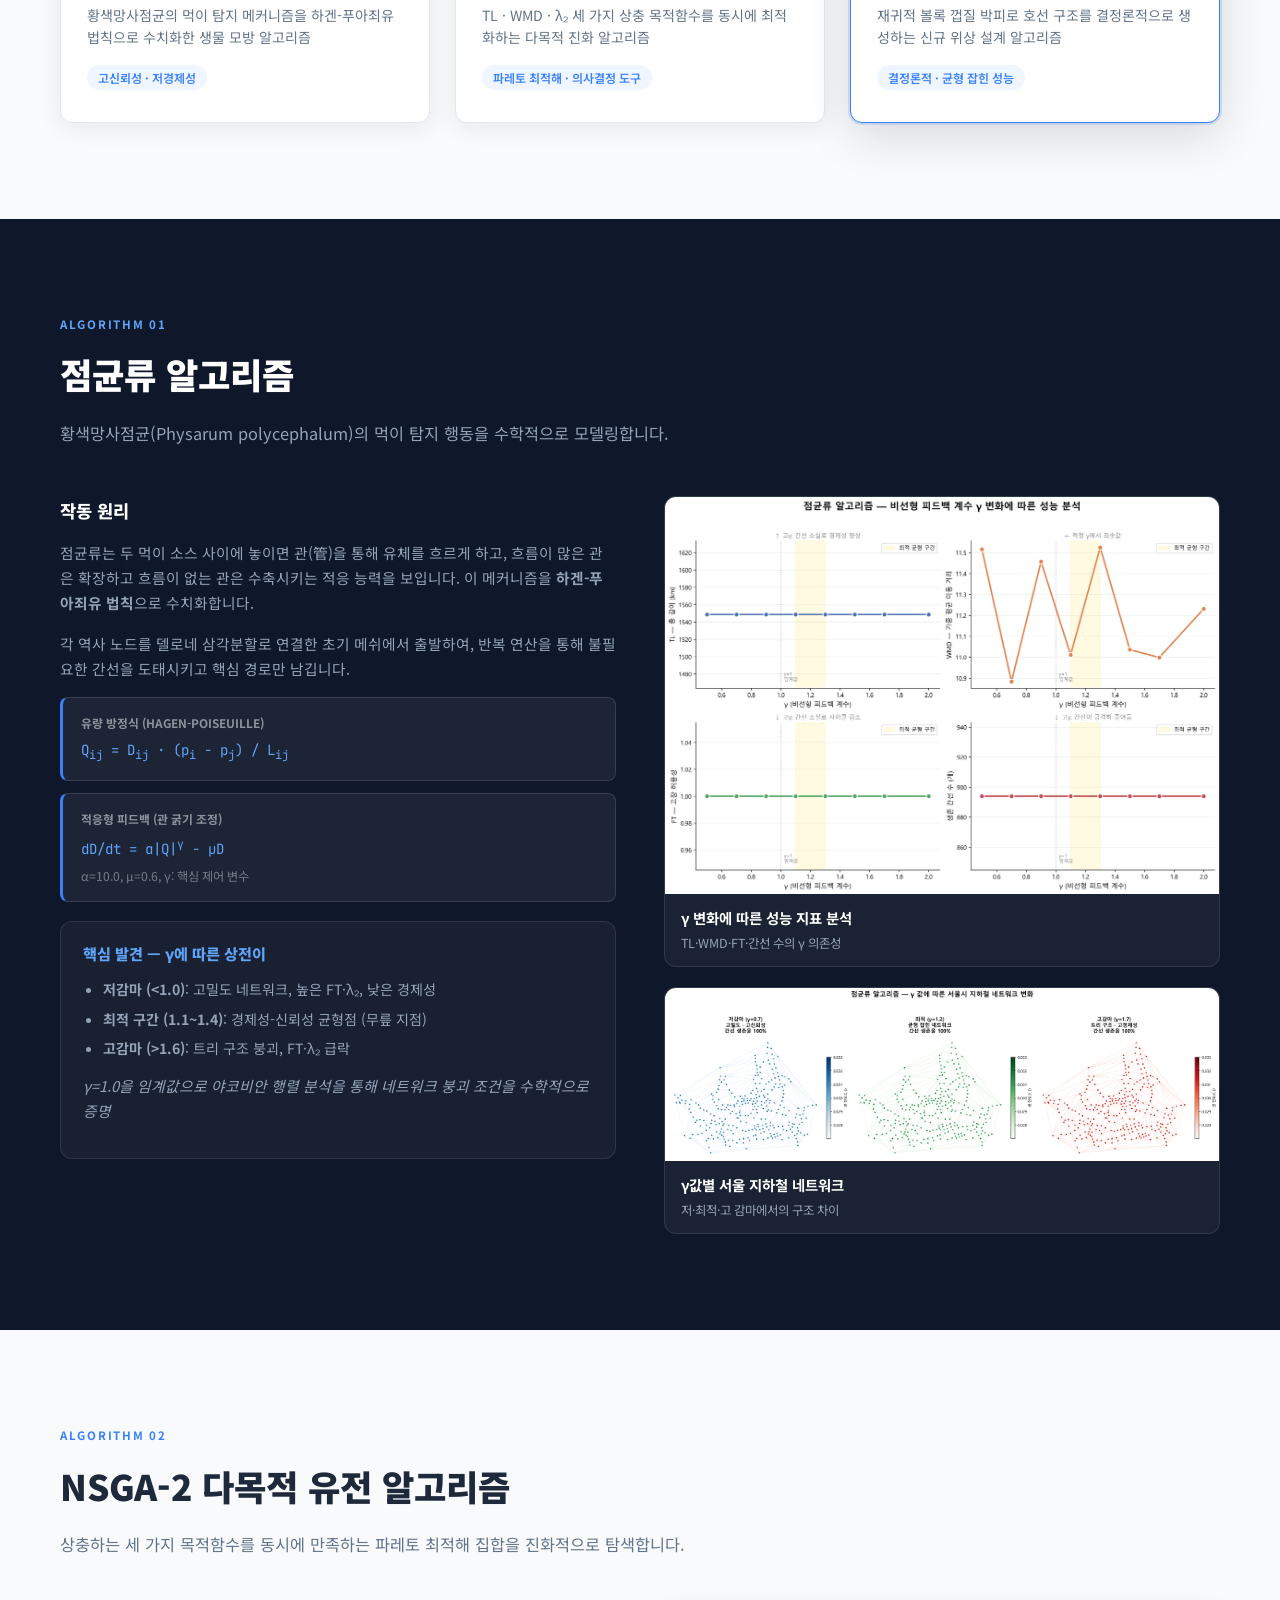
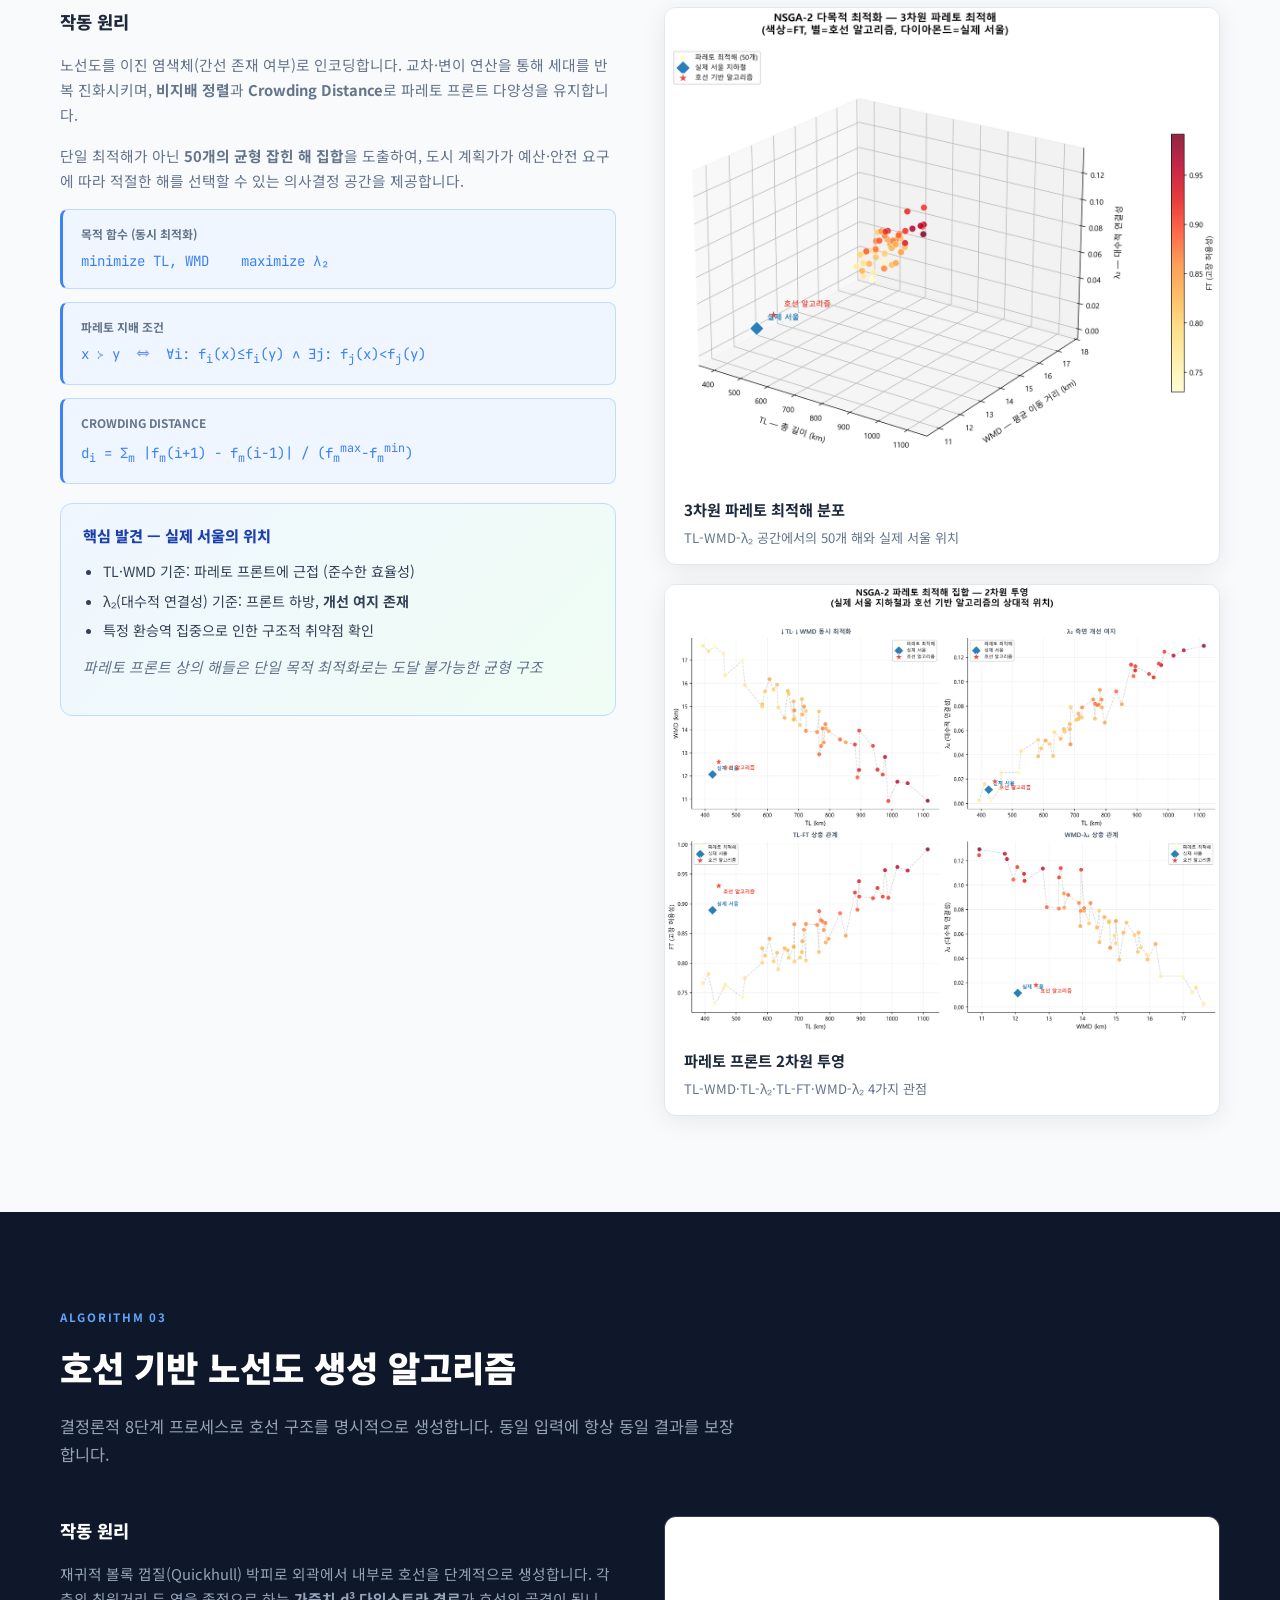
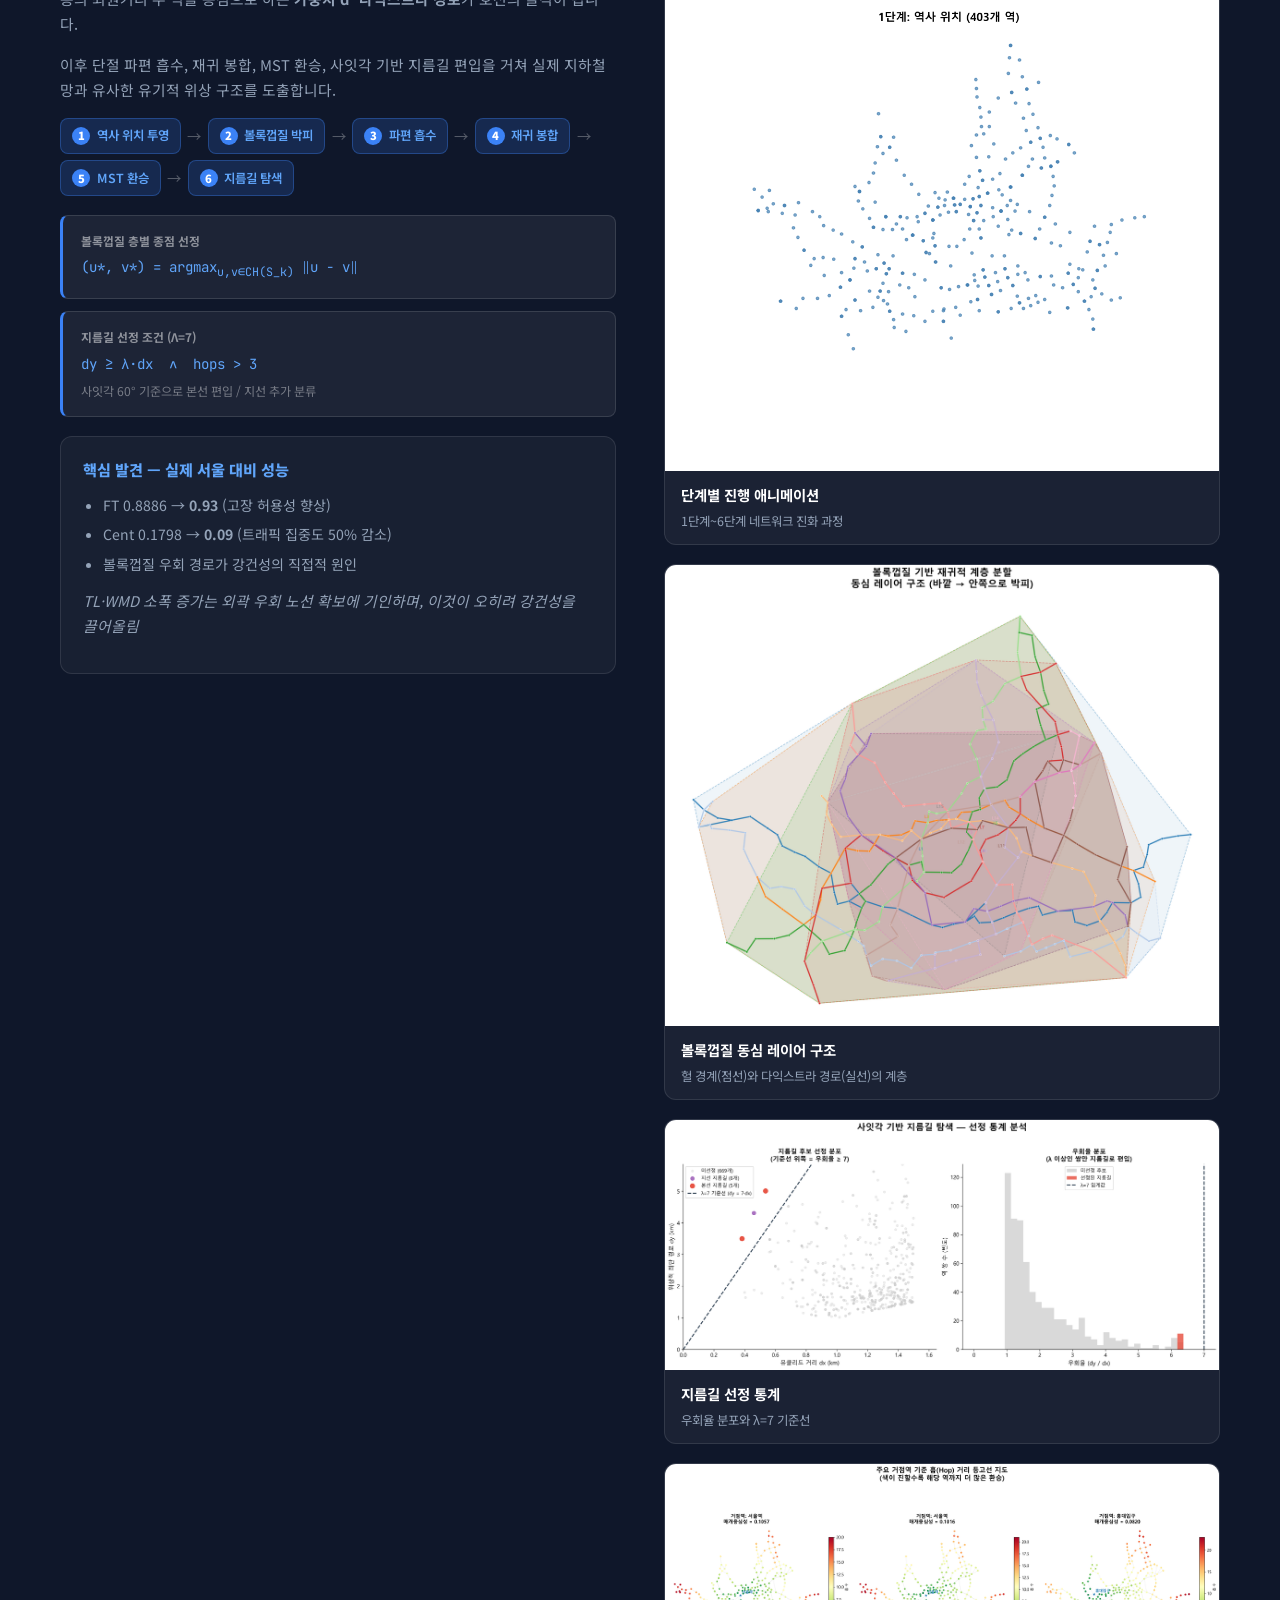
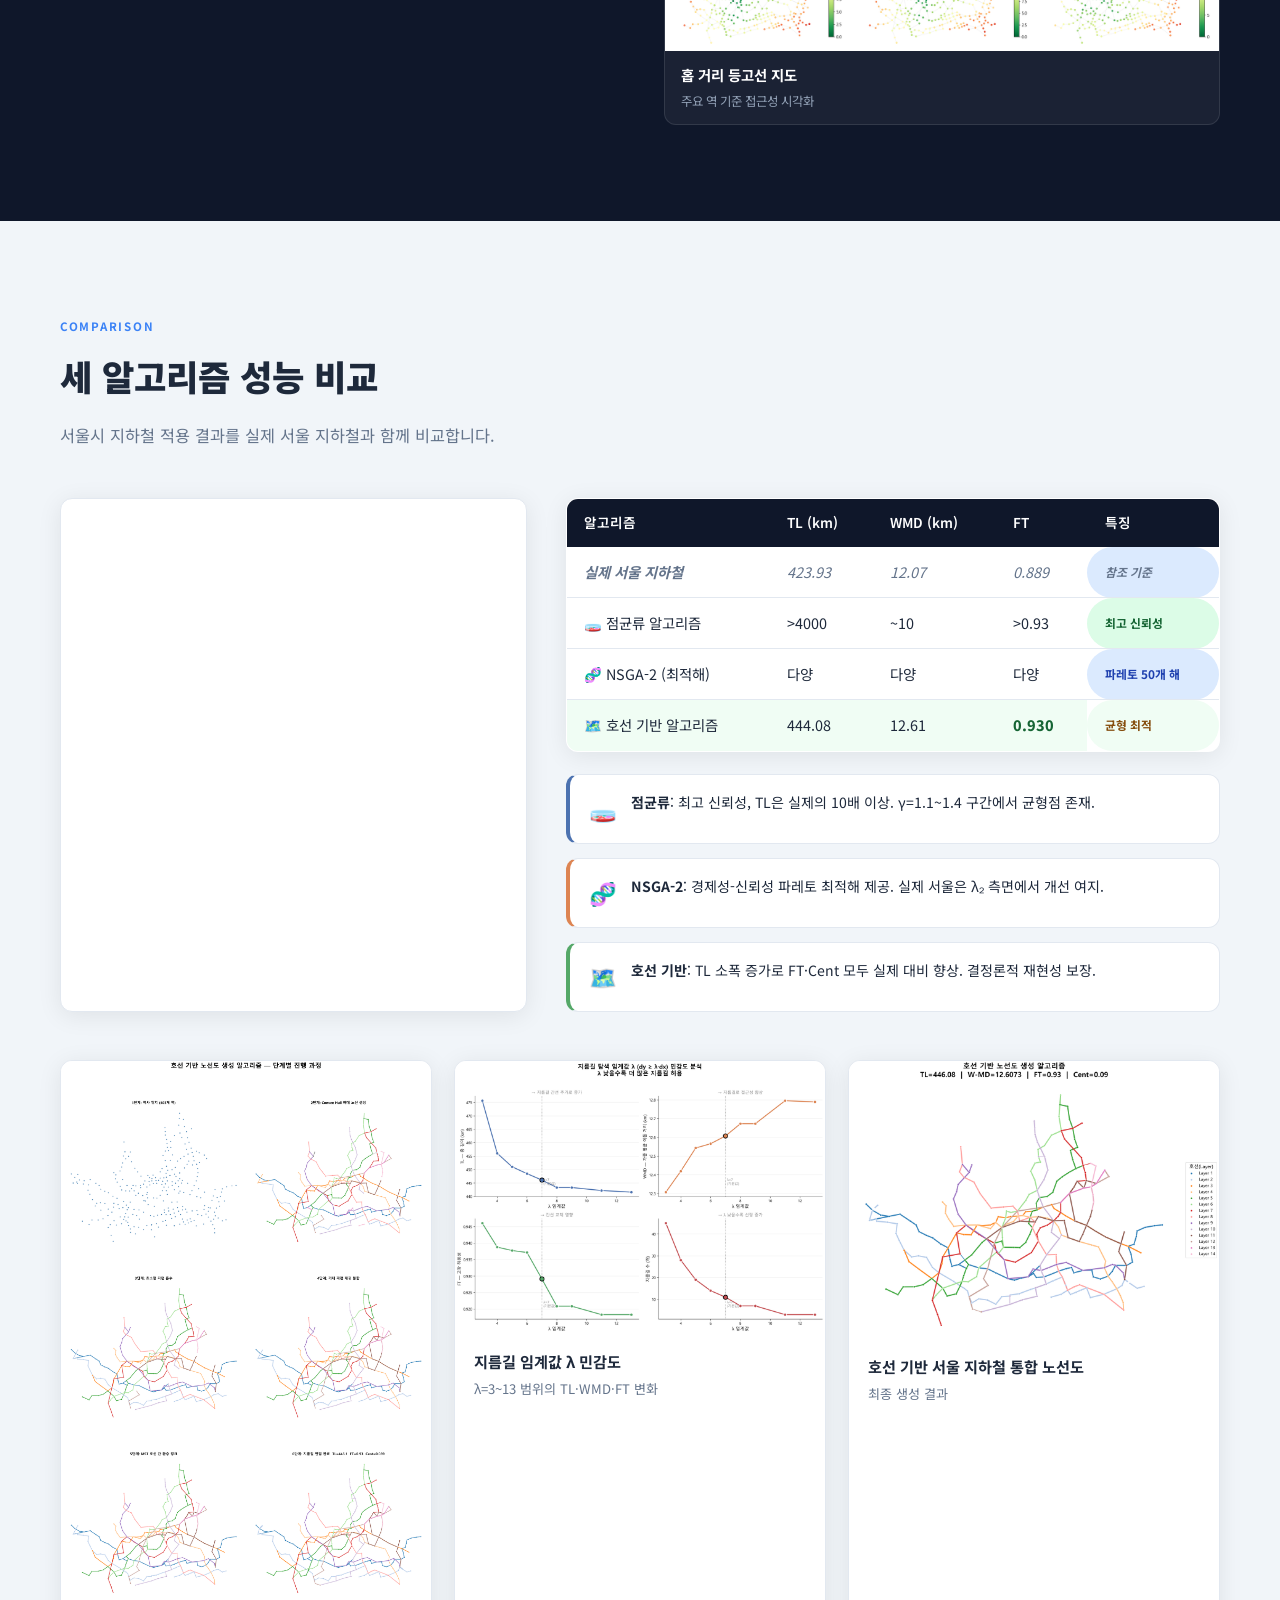
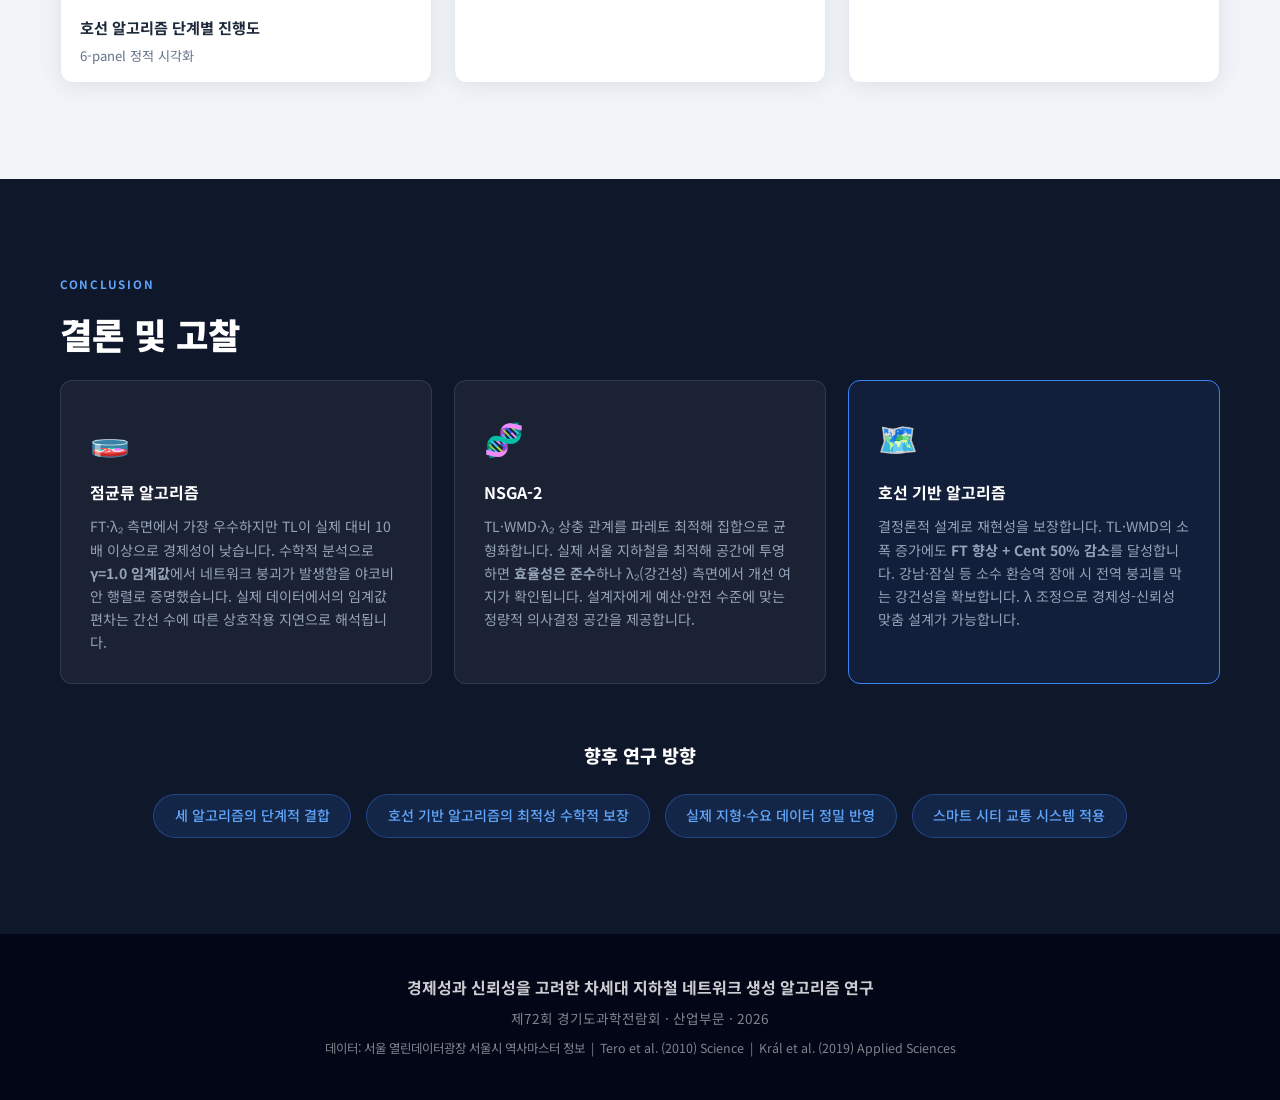
==== commit 6cfe8c81: "Redesign: equal coverage for all 3 algorithms + slime mold and NSGA-2 visualizations" ====
--- a/index.html
+++ b/index.html
@@ -10,21 +10,22 @@
 </head>
 <body>
 
-<!-- ── NAV ────────────────────────────────────────────────── -->
+<!-- ── NAV ── -->
 <nav id="navbar">
   <div class="nav-inner">
     <span class="nav-logo">SUBWAY<span class="accent">ALG</span></span>
     <ul class="nav-links">
       <li><a href="#overview">개요</a></li>
-      <li><a href="#algorithm">알고리즘</a></li>
-      <li><a href="#viz">시각화</a></li>
-      <li><a href="#results">결과</a></li>
+      <li><a href="#algo1">점균류</a></li>
+      <li><a href="#algo2">NSGA-2</a></li>
+      <li><a href="#algo3">호선 기반</a></li>
+      <li><a href="#compare">비교</a></li>
       <li><a href="#conclusion">결론</a></li>
     </ul>
   </div>
 </nav>
 
-<!-- ── HERO ───────────────────────────────────────────────── -->
+<!-- ── HERO ── -->
 <section id="hero">
   <div class="hero-bg">
     <img src="images/map.png" alt="서울 지하철 노선도" class="hero-map" />
@@ -33,227 +34,316 @@
   <div class="hero-content">
     <div class="badge">제72회 경기도과학전람회 · 산업부문 (산-34)</div>
     <h1>경제성과 신뢰성을 고려한<br>차세대 지하철 네트워크 생성<br>알고리즘 연구</h1>
-    <p class="hero-sub">그래프 위상 구조를 중심으로</p>
+    <p class="hero-sub">그래프 위상 구조를 중심으로 — 세 가지 알고리즘 비교 분석</p>
     <div class="hero-metrics">
-      <div class="hm-item"><span class="hm-val">3</span><span class="hm-label">알고리즘</span></div>
-      <div class="hm-item"><span class="hm-val">403</span><span class="hm-label">지하철역</span></div>
-      <div class="hm-item"><span class="hm-val">0.93</span><span class="hm-label">FT (신뢰성)</span></div>
-      <div class="hm-item"><span class="hm-val">0.09</span><span class="hm-label">Cent (분산성)</span></div>
+      <div class="hm-item"><span class="hm-val">3</span><span class="hm-label">비교 알고리즘</span></div>
+      <div class="hm-item"><span class="hm-val">403</span><span class="hm-label">서울 지하철역</span></div>
+      <div class="hm-item"><span class="hm-val">128</span><span class="hm-label">Mumford3 역</span></div>
+      <div class="hm-item"><span class="hm-val">4</span><span class="hm-label">평가 지표</span></div>
     </div>
     <a href="#overview" class="hero-btn">연구 살펴보기 ↓</a>
   </div>
 </section>
 
-<!-- ── OVERVIEW ───────────────────────────────────────────── -->
+<!-- ── OVERVIEW ── -->
 <section id="overview" class="section">
   <div class="container">
     <div class="section-label">OVERVIEW</div>
-    <h2 class="section-title">세 가지 접근 방법</h2>
+    <h2 class="section-title">연구 개요</h2>
     <p class="section-desc">
-      도시 철도망 설계를 순수 수학·알고리즘으로 접근합니다. 서로 다른 위상학적 방법론으로 제작한
-      세 종류의 노선도를 서울시 403개 역 데이터와 Mumford3 벤치마크 네트워크에 적용하여 비교 분석했습니다.
+      도시 철도망 설계를 순수 수학·알고리즘으로 접근합니다.
+      <strong>서로 다른 위상학적 방법론</strong>을 가진 세 가지 알고리즘을
+      서울시 403개 역 데이터와 Mumford3 벤치마크 네트워크에 적용·비교 분석하고,
+      경제성(TL)과 신뢰성(FT, λ₂) 사이의 균형점을 정량적으로 탐색합니다.
     </p>
 
-    <div class="algo-cards">
-      <!-- 점균류 -->
-      <div class="algo-card">
-        <div class="algo-icon" style="background:#4C72B0">🧫</div>
+    <!-- 지표 설명 카드 -->
+    <div class="metric-cards">
+      <div class="mc"><span class="mc-sym">TL</span><span class="mc-name">총 길이</span><span class="mc-desc">모든 간선 거리의 합 — 경제성 지표, 낮을수록 우수</span></div>
+      <div class="mc"><span class="mc-sym">WMD</span><span class="mc-name">가중 평균 이동 거리</span><span class="mc-desc">수요 가중치 반영 평균 최단 경로 — 효율성 지표</span></div>
+      <div class="mc"><span class="mc-sym">FT</span><span class="mc-name">고장 허용성</span><span class="mc-desc">사이클 간선 비율 — 신뢰성 지표, 높을수록 우수</span></div>
+      <div class="mc"><span class="mc-sym">λ₂</span><span class="mc-name">대수적 연결성</span><span class="mc-desc">라플라시안 2번째 고윳값 — 전역 안정성, 높을수록 우수</span></div>
+    </div>
+
+    <!-- 알고리즘 개요 카드 3개 -->
+    <div class="algo-overview-cards">
+      <a href="#algo1" class="aoc">
+        <div class="aoc-num">01</div>
+        <div class="aoc-icon">🧫</div>
         <h3>점균류 알고리즘</h3>
-        <div class="algo-tag">Physarum polycephalum</div>
-        <p>황색망사점균의 먹이 탐지 메커니즘을 하겐-푸아죄유 법칙으로 수치화합니다. 관의 전도도와 유량을 반복 계산하여 고밀도 네트워크를 형성합니다.</p>
-        <div class="algo-stats">
-          <span class="stat good">FT · λ₂ 우수</span>
-          <span class="stat bad">TL 경제성 낮음</span>
-        </div>
-        <div class="algo-formula">dD/dt = f(Q) – D</div>
-      </div>
-      <!-- NSGA-2 -->
-      <div class="algo-card">
-        <div class="algo-icon" style="background:#DD8452">🧬</div>
+        <p>황색망사점균의 먹이 탐지 메커니즘을 하겐-푸아죄유 법칙으로 수치화한 생물 모방 알고리즘</p>
+        <span class="aoc-tag">고신뢰성 · 저경제성</span>
+      </a>
+      <a href="#algo2" class="aoc">
+        <div class="aoc-num">02</div>
+        <div class="aoc-icon">🧬</div>
         <h3>NSGA-2</h3>
-        <div class="algo-tag">다목적 유전 알고리즘</div>
-        <p>TL·WMD·λ₂ 세 가지 상충하는 목적함수를 동시에 최적화하여 파레토 최적해 집합을 진화적으로 탐색합니다. 50개의 균형 잡힌 노선도를 도출합니다.</p>
-        <div class="algo-stats">
-          <span class="stat neutral">파레토 50개 해</span>
-          <span class="stat neutral">의사결정 도구</span>
-        </div>
-        <div class="algo-formula">minimize (TL, WMD) · maximize (λ₂)</div>
-      </div>
-      <!-- 호선 기반 -->
-      <div class="algo-card featured">
-        <div class="featured-label">본 연구 핵심</div>
-        <div class="algo-icon" style="background:#55A868">🗺️</div>
+        <p>TL · WMD · λ₂ 세 가지 상충 목적함수를 동시에 최적화하는 다목적 진화 알고리즘</p>
+        <span class="aoc-tag">파레토 최적해 · 의사결정 도구</span>
+      </a>
+      <a href="#algo3" class="aoc featured-aoc">
+        <div class="aoc-badge">본 연구 핵심 제안</div>
+        <div class="aoc-num">03</div>
+        <div class="aoc-icon">🗺️</div>
         <h3>호선 기반 알고리즘</h3>
-        <div class="algo-tag">계층적 위상 설계</div>
-        <p>재귀적 볼록 껍질 박피로 골격을 형성 후, 재귀 봉합·MST 환승·사잇각 지름길 탐색을 거치는 결정론적 8단계 알고리즘입니다.</p>
-        <div class="algo-stats">
-          <span class="stat good">FT 0.93 달성</span>
-          <span class="stat good">Cent 실제 대비 50%↓</span>
-        </div>
-        <div class="algo-formula">Convex Hull → MST → Shortcut</div>
-      </div>
-    </div>
-  </div>
-</section>
-
-<!-- ── ALGORITHM DETAIL ────────────────────────────────────── -->
-<section id="algorithm" class="section dark-section">
-  <div class="container">
-    <div class="section-label">ALGORITHM</div>
-    <h2 class="section-title">호선 기반 알고리즘 작동 원리</h2>
-    <p class="section-desc" style="color:#94a3b8">
-      8개의 순차적 단계로 구성된 결정론적 알고리즘입니다. 동일한 입력에 대해 항상 동일한 결과를 보장합니다.
-    </p>
-
-    <div class="steps-grid">
-      <div class="step"><div class="step-num">1</div><div class="step-body"><h4>역사 위치 시각화</h4><p>위도·경도를 km 단위 직교좌표로 변환하여 지구 곡률 왜곡을 제거합니다.</p></div></div>
-      <div class="step"><div class="step-num">2</div><div class="step-body"><h4>볼록 껍질 재귀 분할</h4><p>QuickHull로 외곽 껍질을 추출 → 최원거리 두 역을 종점으로 설정 → 가중치 <code>d³</code> 다익스트라 경로를 호선으로 채택합니다.</p></div></div>
-      <div class="step"><div class="step-num">3</div><div class="step-body"><h4>초소형 파편 흡수</h4><p>역수 3개 이하의 파편을 탐지하고, 가장 가까운 대형 호선에 편입시킵니다.</p></div></div>
-      <div class="step"><div class="step-num">4</div><div class="step-body"><h4>거대 파편 재귀 봉합</h4><p>단절된 구간의 최근접 역 쌍에 재귀적 분할 정복 봉합 함수를 호출하여 연결합니다.</p></div></div>
-      <div class="step"><div class="step-num">5</div><div class="step-body"><h4>MST 환승 링크</h4><p>호선 그래프에 최소 신장 트리를 적용해 사이클 없이 모든 호선을 단일 연결망으로 통합합니다.</p></div></div>
-      <div class="step"><div class="step-num">6</div><div class="step-body"><h4>사잇각 기반 지름길</h4><p>우회율 <code>dy ≥ λ·dx (λ=7)</code> 조건 충족 시, 사잇각 60° 기준으로 본선 편입/지선 추가를 결정합니다.</p></div></div>
-      <div class="step"><div class="step-num">7</div><div class="step-body"><h4>성능 지표 연산</h4><p>TL·WMD·FT·Cent·λ₂를 계산합니다.</p></div></div>
-      <div class="step"><div class="step-num">8</div><div class="step-body"><h4>시각화 출력</h4><p>호선별 독립 분해도 및 통합 노선도를 렌더링합니다.</p></div></div>
-    </div>
-
-    <div class="anim-block">
-      <h3 style="color:white; margin-bottom:1rem; font-size:1.1rem;">단계별 진행 애니메이션</h3>
-      <img src="images/animation.gif" alt="알고리즘 단계별 애니메이션" class="anim-gif" />
-    </div>
-  </div>
-</section>
-
-<!-- ── VISUALIZATIONS ─────────────────────────────────────── -->
-<section id="viz" class="section">
-  <div class="container">
-    <div class="section-label">VISUALIZATIONS</div>
-    <h2 class="section-title">연구 시각화 갤러리</h2>
-    <p class="section-desc">이미지를 클릭하면 크게 볼 수 있습니다.</p>
-
-    <div class="viz-grid">
-
-      <div class="viz-card wide" onclick="openModal(this)">
-        <img src="images/stages.png" alt="알고리즘 단계별 진행" />
-        <div class="viz-caption">
-          <strong>단계별 진행 과정</strong>
-          <span>1단계 역사 위치부터 6단계 지름길 편입까지의 네트워크 진화</span>
-        </div>
-      </div>
-
-      <div class="viz-card" onclick="openModal(this)">
-        <img src="images/hull.png" alt="볼록껍질 동심 레이어" />
-        <div class="viz-caption">
-          <strong>볼록껍질 동심 레이어</strong>
-          <span>헐 경계(점선)와 다익스트라 경로(실선)의 계층 구조</span>
-        </div>
-      </div>
-
-      <div class="viz-card" onclick="openModal(this)">
-        <img src="images/hop.png" alt="홉 거리 등고선 지도" />
-        <div class="viz-caption">
-          <strong>홉 거리 등고선 지도</strong>
-          <span>매개중심성 상위 3개 역 기준 접근성 시각화</span>
-        </div>
-      </div>
-
-      <div class="viz-card" onclick="openModal(this)">
-        <img src="images/shortcut.png" alt="지름길 선정 통계" />
-        <div class="viz-caption">
-          <strong>지름길 선정 통계</strong>
-          <span>후보 쌍 산점도와 λ=7 기준선, 우회율 분포 히스토그램</span>
-        </div>
-      </div>
-
-      <div class="viz-card" onclick="openModal(this)">
-        <img src="images/lambda.png" alt="λ 민감도 분석" />
-        <div class="viz-caption">
-          <strong>λ 임계값 민감도 분석</strong>
-          <span>λ 변화에 따른 TL·WMD·FT·지름길 수 변화 (λ=3~13)</span>
-        </div>
-      </div>
-
-      <div class="viz-card" onclick="openModal(this)">
-        <img src="images/map.png" alt="통합 노선도" />
-        <div class="viz-caption">
-          <strong>호선 기반 서울 지하철 통합 노선도</strong>
-          <span>Convex Hull 기반으로 생성된 최종 노선 구조</span>
-        </div>
-      </div>
-
-    </div>
-  </div>
-</section>
-
-<!-- ── RESULTS ────────────────────────────────────────────── -->
-<section id="results" class="section alt-section">
-  <div class="container">
-    <div class="section-label">RESULTS</div>
-    <h2 class="section-title">성능 지표 비교</h2>
-    <p class="section-desc">서울시 실제 지하철과 호선 기반 알고리즘 결과를 4가지 지표로 비교합니다.</p>
-
-    <div class="metrics-layout">
+        <p>재귀적 볼록 껍질 박피로 호선 구조를 결정론적으로 생성하는 신규 위상 설계 알고리즘</p>
+        <span class="aoc-tag">결정론적 · 균형 잡힌 성능</span>
+      </a>
+    </div>
+  </div>
+</section>
+
+<!-- ─────────────────────────────────────────────────────── -->
+<!-- ── ALGORITHM 1: 점균류 ── -->
+<!-- ─────────────────────────────────────────────────────── -->
+<section id="algo1" class="section dark-section">
+  <div class="container">
+    <div class="section-label">ALGORITHM 01</div>
+    <h2 class="section-title">점균류 알고리즘</h2>
+    <p class="section-desc">황색망사점균(Physarum polycephalum)의 먹이 탐지 행동을 수학적으로 모델링합니다.</p>
+
+    <div class="algo-detail-layout">
+      <div class="ad-explain">
+        <h3>작동 원리</h3>
+        <p>점균류는 두 먹이 소스 사이에 놓이면 관(管)을 통해 유체를 흐르게 하고, 흐름이 많은 관은 확장하고 흐름이 없는 관은 수축시키는 적응 능력을 보입니다. 이 메커니즘을 <strong>하겐-푸아죄유 법칙</strong>으로 수치화합니다.</p>
+        <p>각 역사 노드를 델로네 삼각분할로 연결한 초기 메쉬에서 출발하여, 반복 연산을 통해 불필요한 간선을 도태시키고 핵심 경로만 남깁니다.</p>
+
+        <div class="eq-block">
+          <div class="eq-title">유량 방정식 (Hagen-Poiseuille)</div>
+          <div class="eq-body">Q<sub>ij</sub> = D<sub>ij</sub> · (p<sub>i</sub> − p<sub>j</sub>) / L<sub>ij</sub></div>
+        </div>
+        <div class="eq-block">
+          <div class="eq-title">적응형 피드백 (관 굵기 조정)</div>
+          <div class="eq-body">dD/dt = α|Q|<sup>γ</sup> − μD</div>
+          <div class="eq-note">α=10.0, μ=0.6, γ: 핵심 제어 변수</div>
+        </div>
+
+        <div class="key-finding">
+          <h4>핵심 발견 — γ에 따른 상전이</h4>
+          <ul>
+            <li><strong>저감마 (&lt;1.0)</strong>: 고밀도 네트워크, 높은 FT·λ₂, 낮은 경제성</li>
+            <li><strong>최적 구간 (1.1~1.4)</strong>: 경제성-신뢰성 균형점 (무릎 지점)</li>
+            <li><strong>고감마 (&gt;1.6)</strong>: 트리 구조 붕괴, FT·λ₂ 급락</li>
+          </ul>
+          <p class="finding-note">γ=1.0을 임계값으로 야코비안 행렬 분석을 통해 네트워크 붕괴 조건을 수학적으로 증명</p>
+        </div>
+      </div>
+
+      <div class="ad-visuals">
+        <div class="viz-card-dark" onclick="openModal(this)">
+          <img src="images/slime_gamma.png" alt="γ 파라미터 스윕" />
+          <div class="viz-cap-dark"><strong>γ 변화에 따른 성능 지표 분석</strong><span>TL·WMD·FT·간선 수의 γ 의존성</span></div>
+        </div>
+        <div class="viz-card-dark" onclick="openModal(this)">
+          <img src="images/slime_net.png" alt="점균류 네트워크 비교" />
+          <div class="viz-cap-dark"><strong>γ값별 서울 지하철 네트워크</strong><span>저·최적·고 감마에서의 구조 차이</span></div>
+        </div>
+      </div>
+    </div>
+  </div>
+</section>
+
+<!-- ─────────────────────────────────────────────────────── -->
+<!-- ── ALGORITHM 2: NSGA-2 ── -->
+<!-- ─────────────────────────────────────────────────────── -->
+<section id="algo2" class="section">
+  <div class="container">
+    <div class="section-label">ALGORITHM 02</div>
+    <h2 class="section-title">NSGA-2 다목적 유전 알고리즘</h2>
+    <p class="section-desc">상충하는 세 가지 목적함수를 동시에 만족하는 파레토 최적해 집합을 진화적으로 탐색합니다.</p>
+
+    <div class="algo-detail-layout">
+      <div class="ad-explain">
+        <h3>작동 원리</h3>
+        <p>노선도를 이진 염색체(간선 존재 여부)로 인코딩합니다. 교차·변이 연산을 통해 세대를 반복 진화시키며, <strong>비지배 정렬</strong>과 <strong>Crowding Distance</strong>로 파레토 프론트 다양성을 유지합니다.</p>
+        <p>단일 최적해가 아닌 <strong>50개의 균형 잡힌 해 집합</strong>을 도출하여, 도시 계획가가 예산·안전 요구에 따라 적절한 해를 선택할 수 있는 의사결정 공간을 제공합니다.</p>
+
+        <div class="eq-block">
+          <div class="eq-title">목적 함수 (동시 최적화)</div>
+          <div class="eq-body">minimize TL, WMD &nbsp;&nbsp; maximize λ₂</div>
+        </div>
+        <div class="eq-block">
+          <div class="eq-title">파레토 지배 조건</div>
+          <div class="eq-body">x ≻ y &nbsp;⟺&nbsp; ∀i: f<sub>i</sub>(x)≤f<sub>i</sub>(y) ∧ ∃j: f<sub>j</sub>(x)&lt;f<sub>j</sub>(y)</div>
+        </div>
+        <div class="eq-block">
+          <div class="eq-title">Crowding Distance</div>
+          <div class="eq-body">d<sub>i</sub> = Σ<sub>m</sub> |f<sub>m</sub>(i+1) − f<sub>m</sub>(i−1)| / (f<sub>m</sub><sup>max</sup>−f<sub>m</sub><sup>min</sup>)</div>
+        </div>
+
+        <div class="key-finding">
+          <h4>핵심 발견 — 실제 서울의 위치</h4>
+          <ul>
+            <li>TL·WMD 기준: 파레토 프론트에 근접 (준수한 효율성)</li>
+            <li>λ₂(대수적 연결성) 기준: 프론트 하방, <strong>개선 여지 존재</strong></li>
+            <li>특정 환승역 집중으로 인한 구조적 취약점 확인</li>
+          </ul>
+          <p class="finding-note">파레토 프론트 상의 해들은 단일 목적 최적화로는 도달 불가능한 균형 구조</p>
+        </div>
+      </div>
+
+      <div class="ad-visuals">
+        <div class="viz-card" onclick="openModal(this)">
+          <img src="images/pareto_3d.png" alt="3D 파레토 프론트" />
+          <div class="viz-caption"><strong>3차원 파레토 최적해 분포</strong><span>TL-WMD-λ₂ 공간에서의 50개 해와 실제 서울 위치</span></div>
+        </div>
+        <div class="viz-card" onclick="openModal(this)">
+          <img src="images/pareto_2d.png" alt="2D 파레토 투영" />
+          <div class="viz-caption"><strong>파레토 프론트 2차원 투영</strong><span>TL-WMD·TL-λ₂·TL-FT·WMD-λ₂ 4가지 관점</span></div>
+        </div>
+      </div>
+    </div>
+  </div>
+</section>
+
+<!-- ─────────────────────────────────────────────────────── -->
+<!-- ── ALGORITHM 3: 호선 기반 ── -->
+<!-- ─────────────────────────────────────────────────────── -->
+<section id="algo3" class="section dark-section">
+  <div class="container">
+    <div class="section-label">ALGORITHM 03</div>
+    <h2 class="section-title">호선 기반 노선도 생성 알고리즘</h2>
+    <p class="section-desc">결정론적 8단계 프로세스로 호선 구조를 명시적으로 생성합니다. 동일 입력에 항상 동일 결과를 보장합니다.</p>
+
+    <div class="algo-detail-layout">
+      <div class="ad-explain">
+        <h3>작동 원리</h3>
+        <p>재귀적 볼록 껍질(Quickhull) 박피로 외곽에서 내부로 호선을 단계적으로 생성합니다. 각 층의 최원거리 두 역을 종점으로 하는 <strong>가중치 d³ 다익스트라 경로</strong>가 호선의 골격이 됩니다.</p>
+        <p>이후 단절 파편 흡수, 재귀 봉합, MST 환승, 사잇각 기반 지름길 편입을 거쳐 실제 지하철망과 유사한 유기적 위상 구조를 도출합니다.</p>
+
+        <div class="steps-mini">
+          <div class="sm-step"><span>1</span>역사 위치 투영</div>
+          <div class="sm-arr">→</div>
+          <div class="sm-step"><span>2</span>볼록껍질 박피</div>
+          <div class="sm-arr">→</div>
+          <div class="sm-step"><span>3</span>파편 흡수</div>
+          <div class="sm-arr">→</div>
+          <div class="sm-step"><span>4</span>재귀 봉합</div>
+          <div class="sm-arr">→</div>
+          <div class="sm-step"><span>5</span>MST 환승</div>
+          <div class="sm-arr">→</div>
+          <div class="sm-step"><span>6</span>지름길 탐색</div>
+        </div>
+
+        <div class="eq-block">
+          <div class="eq-title">볼록껍질 층별 종점 선정</div>
+          <div class="eq-body">(u*, v*) = argmax<sub>u,v∈CH(S_k)</sub> ‖u − v‖</div>
+        </div>
+        <div class="eq-block">
+          <div class="eq-title">지름길 선정 조건 (λ=7)</div>
+          <div class="eq-body">dy ≥ λ·dx &nbsp;∧&nbsp; hops &gt; 3</div>
+          <div class="eq-note">사잇각 60° 기준으로 본선 편입 / 지선 추가 분류</div>
+        </div>
+
+        <div class="key-finding">
+          <h4>핵심 발견 — 실제 서울 대비 성능</h4>
+          <ul>
+            <li>FT 0.8886 → <strong>0.93</strong> (고장 허용성 향상)</li>
+            <li>Cent 0.1798 → <strong>0.09</strong> (트래픽 집중도 50% 감소)</li>
+            <li>볼록껍질 우회 경로가 강건성의 직접적 원인</li>
+          </ul>
+          <p class="finding-note">TL·WMD 소폭 증가는 외곽 우회 노선 확보에 기인하며, 이것이 오히려 강건성을 끌어올림</p>
+        </div>
+      </div>
+
+      <div class="ad-visuals">
+        <div class="viz-card-dark" onclick="openModal(this)">
+          <img src="images/animation.gif" alt="알고리즘 단계별 애니메이션" />
+          <div class="viz-cap-dark"><strong>단계별 진행 애니메이션</strong><span>1단계~6단계 네트워크 진화 과정</span></div>
+        </div>
+        <div class="viz-card-dark" onclick="openModal(this)">
+          <img src="images/hull.png" alt="볼록껍질 동심 레이어" />
+          <div class="viz-cap-dark"><strong>볼록껍질 동심 레이어 구조</strong><span>헐 경계(점선)와 다익스트라 경로(실선)의 계층</span></div>
+        </div>
+        <div class="viz-card-dark" onclick="openModal(this)">
+          <img src="images/shortcut.png" alt="지름길 통계" />
+          <div class="viz-cap-dark"><strong>지름길 선정 통계</strong><span>우회율 분포와 λ=7 기준선</span></div>
+        </div>
+        <div class="viz-card-dark" onclick="openModal(this)">
+          <img src="images/hop.png" alt="홉 거리 지도" />
+          <div class="viz-cap-dark"><strong>홉 거리 등고선 지도</strong><span>주요 역 기준 접근성 시각화</span></div>
+        </div>
+      </div>
+    </div>
+  </div>
+</section>
+
+<!-- ── COMPARISON ── -->
+<section id="compare" class="section alt-section">
+  <div class="container">
+    <div class="section-label">COMPARISON</div>
+    <h2 class="section-title">세 알고리즘 성능 비교</h2>
+    <p class="section-desc">서울시 지하철 적용 결과를 실제 서울 지하철과 함께 비교합니다.</p>
+
+    <div class="compare-layout">
       <div class="chart-box">
         <canvas id="metricsChart"></canvas>
       </div>
-      <div class="metrics-table-wrap">
+      <div class="compare-table-wrap">
         <table class="metrics-table">
           <thead>
-            <tr><th>지표</th><th>실제 서울</th><th>호선 알고리즘</th><th>변화</th></tr>
+            <tr><th>알고리즘</th><th>TL (km)</th><th>WMD (km)</th><th>FT</th><th>특징</th></tr>
           </thead>
           <tbody>
-            <tr>
-              <td><strong>TL</strong> <small>(총 길이, km)</small></td>
-              <td>423.93</td>
-              <td>444.08</td>
-              <td class="bad-change">+4.8%</td>
+            <tr class="row-reference">
+              <td><strong>실제 서울 지하철</strong></td>
+              <td>423.93</td><td>12.07</td><td>0.889</td>
+              <td class="tag-neutral">참조 기준</td>
             </tr>
             <tr>
-              <td><strong>WMD</strong> <small>(가중 평균 이동 거리, km)</small></td>
-              <td>12.07</td>
-              <td>12.61</td>
-              <td class="bad-change">+4.5%</td>
+              <td>🧫 점균류 알고리즘</td>
+              <td>&gt;4000</td><td>~10</td><td>&gt;0.93</td>
+              <td class="tag-good">최고 신뢰성</td>
             </tr>
             <tr>
-              <td><strong>FT</strong> <small>(고장 허용성, 높을수록 좋음)</small></td>
-              <td>0.8886</td>
-              <td>0.9300</td>
-              <td class="good-change">+4.7%</td>
+              <td>🧬 NSGA-2 (최적해)</td>
+              <td>다양</td><td>다양</td><td>다양</td>
+              <td class="tag-neutral">파레토 50개 해</td>
             </tr>
-            <tr>
-              <td><strong>Cent</strong> <small>(매개 중심성 집중도, 낮을수록 좋음)</small></td>
-              <td>0.1798</td>
-              <td>0.0888</td>
-              <td class="good-change">−50.6%</td>
+            <tr class="row-highlight">
+              <td>🗺️ 호선 기반 알고리즘</td>
+              <td>444.08</td><td>12.61</td><td class="good-val">0.930</td>
+              <td class="tag-best">균형 최적</td>
             </tr>
           </tbody>
         </table>
 
-        <div class="finding-box">
-          <h4>핵심 발견</h4>
-          <p>
-            총 길이와 평균 이동 거리가 소폭 증가하지만,
-            <strong>고장 허용성(FT) 향상</strong>과
-            <strong>매개 중심성 집중도(Cent)의 50% 감소</strong>를 달성합니다.
-            강남·잠실 등 소수 환승역 장애 시 전역적 붕괴를 막는
-            강건성을 확보합니다.
-          </p>
-        </div>
-      </div>
-    </div>
-
-    <div class="lambda-note">
-      <h3>지름길 임계값(λ) 분석</h3>
-      <p>
-        λ가 감소할수록 더 많은 지름길이 허용되어 <strong>WMD가 감소</strong>하지만,
-        간선 교체로 인한 <strong>FT 저하</strong>와 <strong>TL 증가</strong>가 동반됩니다.
-        λ=7은 경제성과 신뢰성 사이의 균형점으로 설정되었습니다.
-      </p>
-      <img src="images/lambda.png" alt="λ 분석" class="lambda-img" onclick="openModal(this)" style="cursor:pointer" />
-    </div>
-  </div>
-</section>
-
-<!-- ── CONCLUSION ─────────────────────────────────────────── -->
+        <div class="compare-summary">
+          <div class="cs-item cs-slime">
+            <div class="cs-icon">🧫</div>
+            <div><strong>점균류</strong>: 최고 신뢰성, TL은 실제의 10배 이상. γ=1.1~1.4 구간에서 균형점 존재.</div>
+          </div>
+          <div class="cs-item cs-nsga">
+            <div class="cs-icon">🧬</div>
+            <div><strong>NSGA-2</strong>: 경제성-신뢰성 파레토 최적해 제공. 실제 서울은 λ₂ 측면에서 개선 여지.</div>
+          </div>
+          <div class="cs-item cs-algo">
+            <div class="cs-icon">🗺️</div>
+            <div><strong>호선 기반</strong>: TL 소폭 증가로 FT·Cent 모두 실제 대비 향상. 결정론적 재현성 보장.</div>
+          </div>
+        </div>
+      </div>
+    </div>
+
+    <!-- 추가 시각화 -->
+    <div class="extra-viz-grid">
+      <div class="viz-card" onclick="openModal(this)">
+        <img src="images/stages.png" alt="알고리즘 단계" />
+        <div class="viz-caption"><strong>호선 알고리즘 단계별 진행도</strong><span>6-panel 정적 시각화</span></div>
+      </div>
+      <div class="viz-card" onclick="openModal(this)">
+        <img src="images/lambda.png" alt="λ 민감도 분석" />
+        <div class="viz-caption"><strong>지름길 임계값 λ 민감도</strong><span>λ=3~13 범위의 TL·WMD·FT 변화</span></div>
+      </div>
+      <div class="viz-card" onclick="openModal(this)">
+        <img src="images/map.png" alt="통합 노선도" />
+        <div class="viz-caption"><strong>호선 기반 서울 지하철 통합 노선도</strong><span>최종 생성 결과</span></div>
+      </div>
+    </div>
+  </div>
+</section>
+
+<!-- ── CONCLUSION ── -->
 <section id="conclusion" class="section dark-section">
   <div class="container">
     <div class="section-label">CONCLUSION</div>
@@ -263,17 +353,17 @@
       <div class="concl-card">
         <div class="concl-icon">🧫</div>
         <h4>점균류 알고리즘</h4>
-        <p>높은 FT와 λ₂를 달성하지만 TL이 실제 대비 3배 이상으로 경제성이 낮습니다. γ=1.0 임계값에서 네트워크 붕괴가 발생함을 야코비안 행렬로 수학적으로 증명했습니다.</p>
+        <p>FT·λ₂ 측면에서 가장 우수하지만 TL이 실제 대비 10배 이상으로 경제성이 낮습니다. 수학적 분석으로 <strong>γ=1.0 임계값</strong>에서 네트워크 붕괴가 발생함을 야코비안 행렬로 증명했습니다. 실제 데이터에서의 임계값 편차는 간선 수에 따른 상호작용 지연으로 해석됩니다.</p>
       </div>
       <div class="concl-card">
         <div class="concl-icon">🧬</div>
         <h4>NSGA-2</h4>
-        <p>TL·WMD·λ₂ 상충 관계를 파레토 최적해로 균형화합니다. 실제 서울 지하철을 최적해 공간에 투영하면 신뢰성(λ₂) 측면에서 개선 여지가 확인됩니다.</p>
+        <p>TL·WMD·λ₂ 상충 관계를 파레토 최적해 집합으로 균형화합니다. 실제 서울 지하철을 최적해 공간에 투영하면 <strong>효율성은 준수</strong>하나 λ₂(강건성) 측면에서 개선 여지가 확인됩니다. 설계자에게 예산·안전 수준에 맞는 정량적 의사결정 공간을 제공합니다.</p>
       </div>
       <div class="concl-card highlight-card">
         <div class="concl-icon">🗺️</div>
         <h4>호선 기반 알고리즘</h4>
-        <p>결정론적 설계로 재현성을 보장합니다. 볼록 껍질 우회 경로가 FT를 실제 대비 상회하는 수준으로 끌어올리며, Cent의 50% 감소로 트래픽 분산이 획기적으로 향상됩니다.</p>
+        <p>결정론적 설계로 재현성을 보장합니다. TL·WMD의 소폭 증가에도 <strong>FT 향상 + Cent 50% 감소</strong>를 달성합니다. 강남·잠실 등 소수 환승역 장애 시 전역 붕괴를 막는 강건성을 확보합니다. λ 조정으로 경제성-신뢰성 맞춤 설계가 가능합니다.</p>
       </div>
     </div>
 
@@ -281,27 +371,24 @@
       <h3>향후 연구 방향</h3>
       <div class="fw-items">
         <div class="fw-item">세 알고리즘의 단계적 결합</div>
-        <div class="fw-item">실제 수요 데이터 정밀 반영</div>
         <div class="fw-item">호선 기반 알고리즘의 최적성 수학적 보장</div>
-        <div class="fw-item">스마트 시티 지능형 교통 시스템 적용</div>
-      </div>
-    </div>
-  </div>
-</section>
-
-<!-- ── FOOTER ──────────────────────────────────────────────── -->
+        <div class="fw-item">실제 지형·수요 데이터 정밀 반영</div>
+        <div class="fw-item">스마트 시티 교통 시스템 적용</div>
+      </div>
+    </div>
+  </div>
+</section>
+
+<!-- ── FOOTER ── -->
 <footer>
   <div class="container">
     <p class="footer-title">경제성과 신뢰성을 고려한 차세대 지하철 네트워크 생성 알고리즘 연구</p>
     <p class="footer-sub">제72회 경기도과학전람회 · 산업부문 · 2026</p>
-    <p class="footer-ref">
-      데이터: 서울 열린데이터광장 서울시 역사마스터 정보 &nbsp;|&nbsp;
-      참고: Tero et al. (2010) Science; Král et al. (2019) Applied Sciences
-    </p>
+    <p class="footer-ref">데이터: 서울 열린데이터광장 서울시 역사마스터 정보 &nbsp;|&nbsp; Tero et al. (2010) Science &nbsp;|&nbsp; Král et al. (2019) Applied Sciences</p>
   </div>
 </footer>
 
-<!-- ── IMAGE MODAL ────────────────────────────────────────── -->
+<!-- ── MODAL ── -->
 <div id="modal" class="modal" onclick="closeModal()">
   <span class="modal-close">✕</span>
   <img id="modal-img" src="" alt="" />
--- a/style.css
+++ b/style.css
@@ -371,6 +371,147 @@
   font-weight: 500;
 }
 
+/* ── METRIC CARDS ──────────────────────────────────────────── */
+.metric-cards {
+  display: grid; grid-template-columns: repeat(4,1fr); gap: 1rem;
+  margin-bottom: 3rem;
+}
+.mc {
+  background: var(--card); border: 1px solid var(--border);
+  border-radius: var(--radius); padding: 1.2rem 1rem;
+  display: flex; flex-direction: column; gap: .3rem;
+  box-shadow: var(--shadow);
+}
+.mc-sym  { font-family:'JetBrains Mono',monospace; font-size:1.3rem; font-weight:700; color:var(--blue); }
+.mc-name { font-size:.85rem; font-weight:700; }
+.mc-desc { font-size:.78rem; color:var(--muted); line-height:1.5; }
+
+/* ── ALGORITHM OVERVIEW CARDS ──────────────────────────────── */
+.algo-overview-cards {
+  display: grid; grid-template-columns: repeat(3,1fr); gap: 1.6rem;
+}
+.aoc {
+  background: var(--card); border: 1px solid var(--border);
+  border-radius: var(--radius); padding: 2rem 1.6rem;
+  text-decoration: none; color: inherit;
+  box-shadow: var(--shadow);
+  transition: transform .2s, box-shadow .2s;
+  position: relative; display: block;
+}
+.aoc:hover { transform: translateY(-4px); box-shadow: var(--shadow-lg); }
+.aoc.featured-aoc { border-color: var(--blue); box-shadow: 0 0 0 2px rgba(59,130,246,.18), var(--shadow-lg); }
+.aoc-badge {
+  position: absolute; top: -12px; left: 50%; transform: translateX(-50%);
+  background: var(--blue); color: white;
+  padding: .25rem .9rem; border-radius: 999px;
+  font-size: .75rem; font-weight: 700;
+}
+.aoc-num  { font-size:2.5rem; font-weight:900; color:var(--border); line-height:1; margin-bottom:.5rem; }
+.aoc-icon { font-size:1.8rem; margin-bottom:.7rem; }
+.aoc h3   { font-size:1.05rem; font-weight:800; margin-bottom:.5rem; }
+.aoc p    { font-size:.88rem; color:var(--muted); line-height:1.6; margin-bottom:.9rem; }
+.aoc-tag  { font-size:.75rem; font-weight:600; color:var(--blue); background:#eff6ff; padding:.25rem .7rem; border-radius:999px; }
+
+/* ── ALGORITHM DETAIL LAYOUT ───────────────────────────────── */
+.algo-detail-layout {
+  display: grid; grid-template-columns: 1fr 1fr; gap: 3rem;
+  align-items: start;
+}
+.ad-explain h3 { font-size:1.1rem; font-weight:800; color:white; margin-bottom:.9rem; }
+.dark-section .ad-explain h3 { color:white; }
+.section:not(.dark-section) .ad-explain h3 { color:var(--text); }
+.ad-explain p  { font-size:.92rem; color:#94a3b8; line-height:1.7; margin-bottom:1rem; }
+.section:not(.dark-section) .ad-explain p { color:var(--muted); }
+
+.eq-block {
+  background: rgba(255,255,255,.06); border: 1px solid rgba(255,255,255,.12);
+  border-left: 3px solid var(--blue); border-radius:8px;
+  padding: .9rem 1.1rem; margin-bottom:.8rem;
+}
+.section:not(.dark-section) .eq-block {
+  background: #eff6ff; border-color: #bfdbfe; border-left-color: var(--blue);
+}
+.eq-title { font-size:.74rem; font-weight:700; color:rgba(255,255,255,.5); text-transform:uppercase; margin-bottom:.35rem; }
+.section:not(.dark-section) .eq-title { color:var(--slate); }
+.eq-body  { font-family:'JetBrains Mono',monospace; font-size:.88rem; color:var(--blue2); }
+.section:not(.dark-section) .eq-body { color:var(--blue); }
+.eq-note  { font-size:.76rem; color:rgba(255,255,255,.4); margin-top:.3rem; }
+.section:not(.dark-section) .eq-note { color:var(--slate); }
+
+.key-finding {
+  background: rgba(255,255,255,.04); border: 1px solid rgba(255,255,255,.1);
+  border-radius:var(--radius); padding:1.2rem 1.4rem; margin-top:1.2rem;
+}
+.section:not(.dark-section) .key-finding {
+  background: linear-gradient(135deg,#eff6ff,#f0fdf4); border-color:#bfdbfe;
+}
+.key-finding h4 { font-size:.95rem; font-weight:800; color:var(--blue2); margin-bottom:.7rem; }
+.section:not(.dark-section) .key-finding h4 { color:#1e40af; }
+.key-finding ul { padding-left:1.2rem; margin-bottom:.7rem; }
+.key-finding li { font-size:.88rem; color:#94a3b8; margin-bottom:.35rem; }
+.section:not(.dark-section) .key-finding li { color:#334155; }
+.finding-note   { font-size:.8rem; color:rgba(255,255,255,.4); font-style:italic; }
+.section:not(.dark-section) .finding-note { color:var(--muted); }
+
+.ad-visuals { display:flex; flex-direction:column; gap:1.2rem; }
+
+.viz-card-dark {
+  border-radius:var(--radius); overflow:hidden;
+  background:rgba(255,255,255,.05); border:1px solid rgba(255,255,255,.1);
+  cursor:pointer; transition:transform .2s, box-shadow .2s;
+}
+.viz-card-dark:hover { transform:translateY(-3px); box-shadow:0 8px 32px rgba(0,0,0,.3); }
+.viz-card-dark img { width:100%; object-fit:cover; transition:transform .4s; }
+.viz-card-dark:hover img { transform:scale(1.02); }
+.viz-cap-dark { padding:.75rem 1rem; display:flex; flex-direction:column; gap:.2rem; }
+.viz-cap-dark strong { font-size:.9rem; font-weight:700; color:white; }
+.viz-cap-dark span   { font-size:.78rem; color:#94a3b8; }
+
+/* ── STEPS MINI ─────────────────────────────────────────────── */
+.steps-mini {
+  display:flex; flex-wrap:wrap; align-items:center; gap:.4rem;
+  margin-bottom:1.2rem;
+}
+.sm-step {
+  background:rgba(59,130,246,.18); border:1px solid rgba(59,130,246,.35);
+  color:var(--blue2); padding:.4rem .7rem; border-radius:8px;
+  font-size:.78rem; font-weight:600; display:flex; align-items:center; gap:.4rem;
+}
+.sm-step span {
+  background:var(--blue); color:white; width:18px; height:18px;
+  border-radius:50%; display:flex; align-items:center; justify-content:center;
+  font-size:.7rem; font-weight:900; flex-shrink:0;
+}
+.sm-arr { color:rgba(255,255,255,.3); font-size:.9rem; }
+
+/* ── COMPARE ────────────────────────────────────────────────── */
+.compare-layout {
+  display:grid; grid-template-columns:1fr 1.4fr; gap:2.4rem; margin-bottom:3rem;
+}
+.compare-table-wrap { display:flex; flex-direction:column; gap:1.4rem; }
+.row-reference td { color:var(--muted); font-style:italic; }
+.row-highlight td { background:#f0fdf4; }
+.good-val { color:#166534; font-weight:800; }
+.tag-good    { background:#dcfce7; color:#166534; padding:.2rem .6rem; border-radius:999px; font-size:.74rem; font-weight:700; }
+.tag-neutral { background:#dbeafe; color:#1e40af; padding:.2rem .6rem; border-radius:999px; font-size:.74rem; font-weight:700; }
+.tag-best    { background:#fef9c3; color:#854d0e; padding:.2rem .6rem; border-radius:999px; font-size:.74rem; font-weight:700; }
+
+.compare-summary { display:flex; flex-direction:column; gap:.9rem; }
+.cs-item {
+  display:flex; gap:.9rem; align-items:flex-start;
+  background:var(--card); border:1px solid var(--border);
+  border-radius:var(--radius); padding:1rem 1.2rem;
+  font-size:.88rem; line-height:1.6;
+}
+.cs-icon { font-size:1.4rem; flex-shrink:0; }
+.cs-slime { border-left:4px solid #4C72B0; }
+.cs-nsga  { border-left:4px solid #DD8452; }
+.cs-algo  { border-left:4px solid #55A868; }
+
+.extra-viz-grid {
+  display:grid; grid-template-columns:repeat(3,1fr); gap:1.4rem;
+}
+
 /* ── FOOTER ────────────────────────────────────────────────── */
 footer {
   background: #020617;
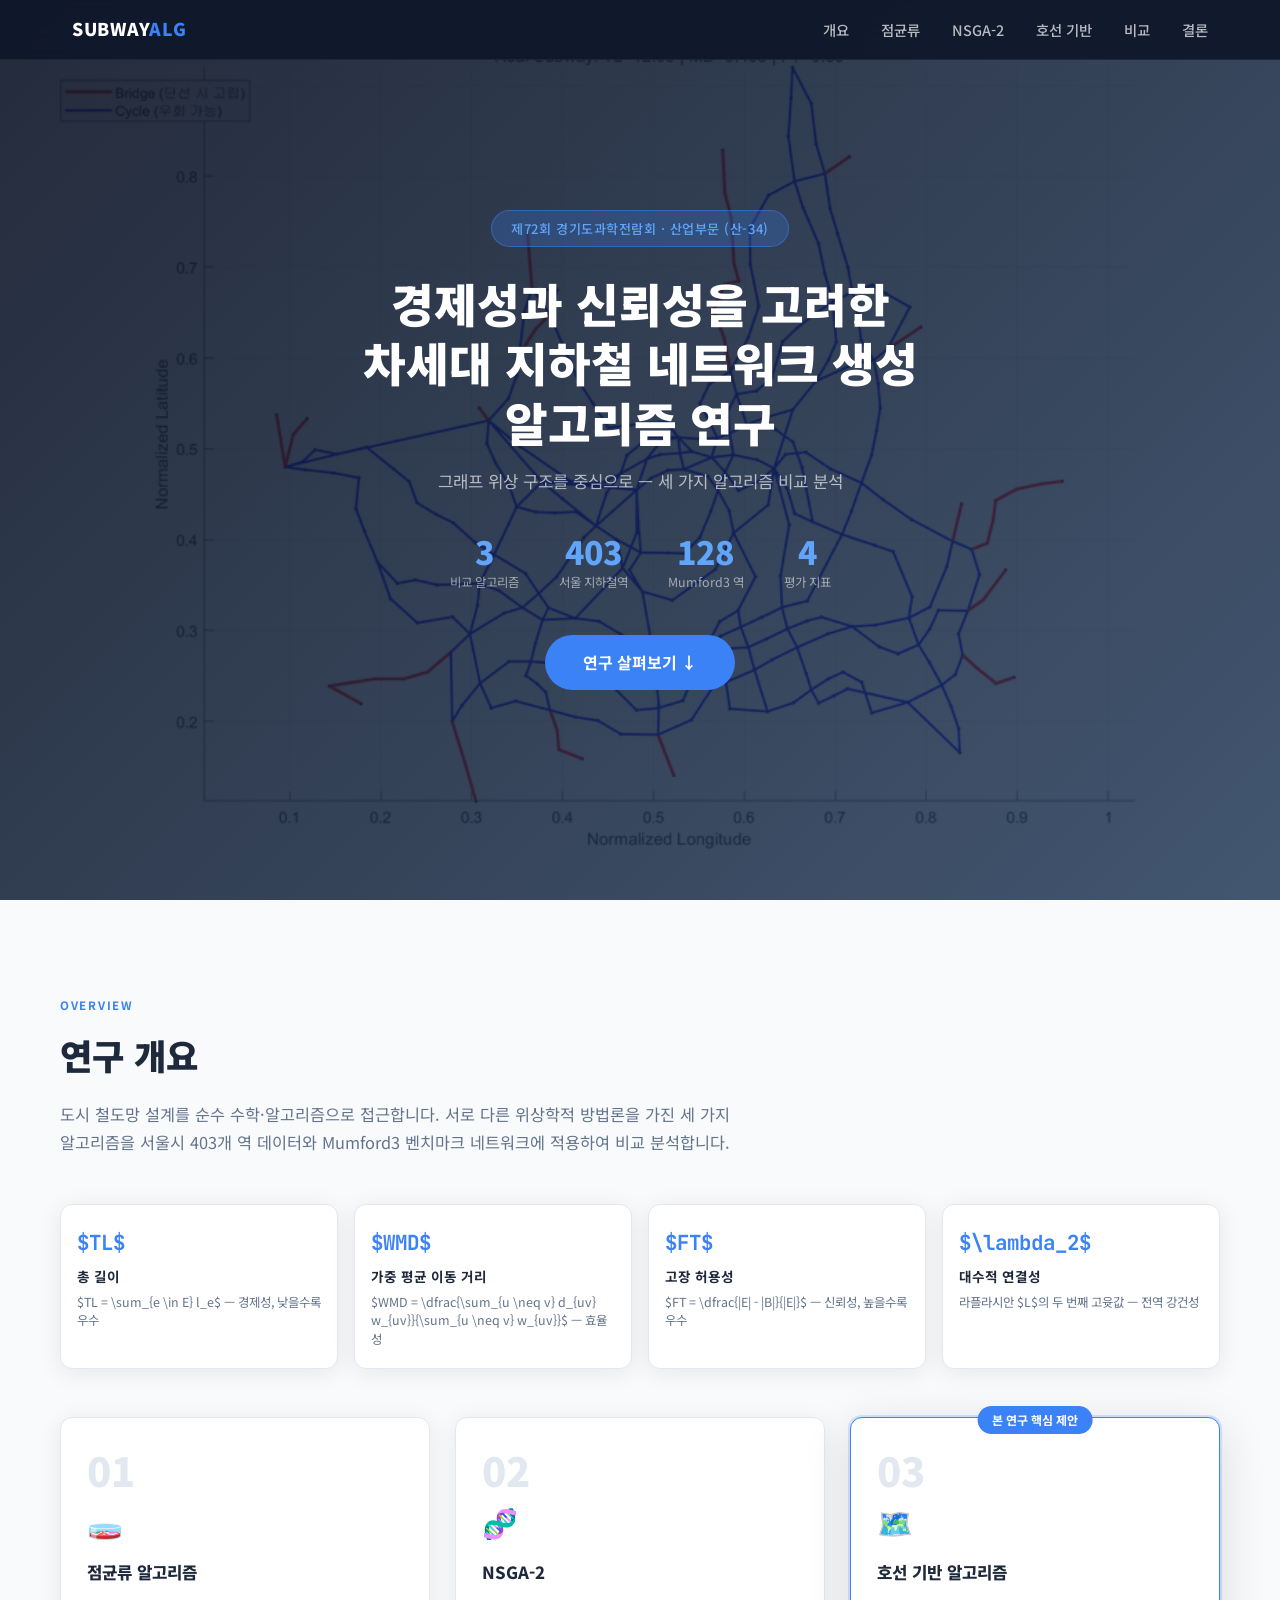
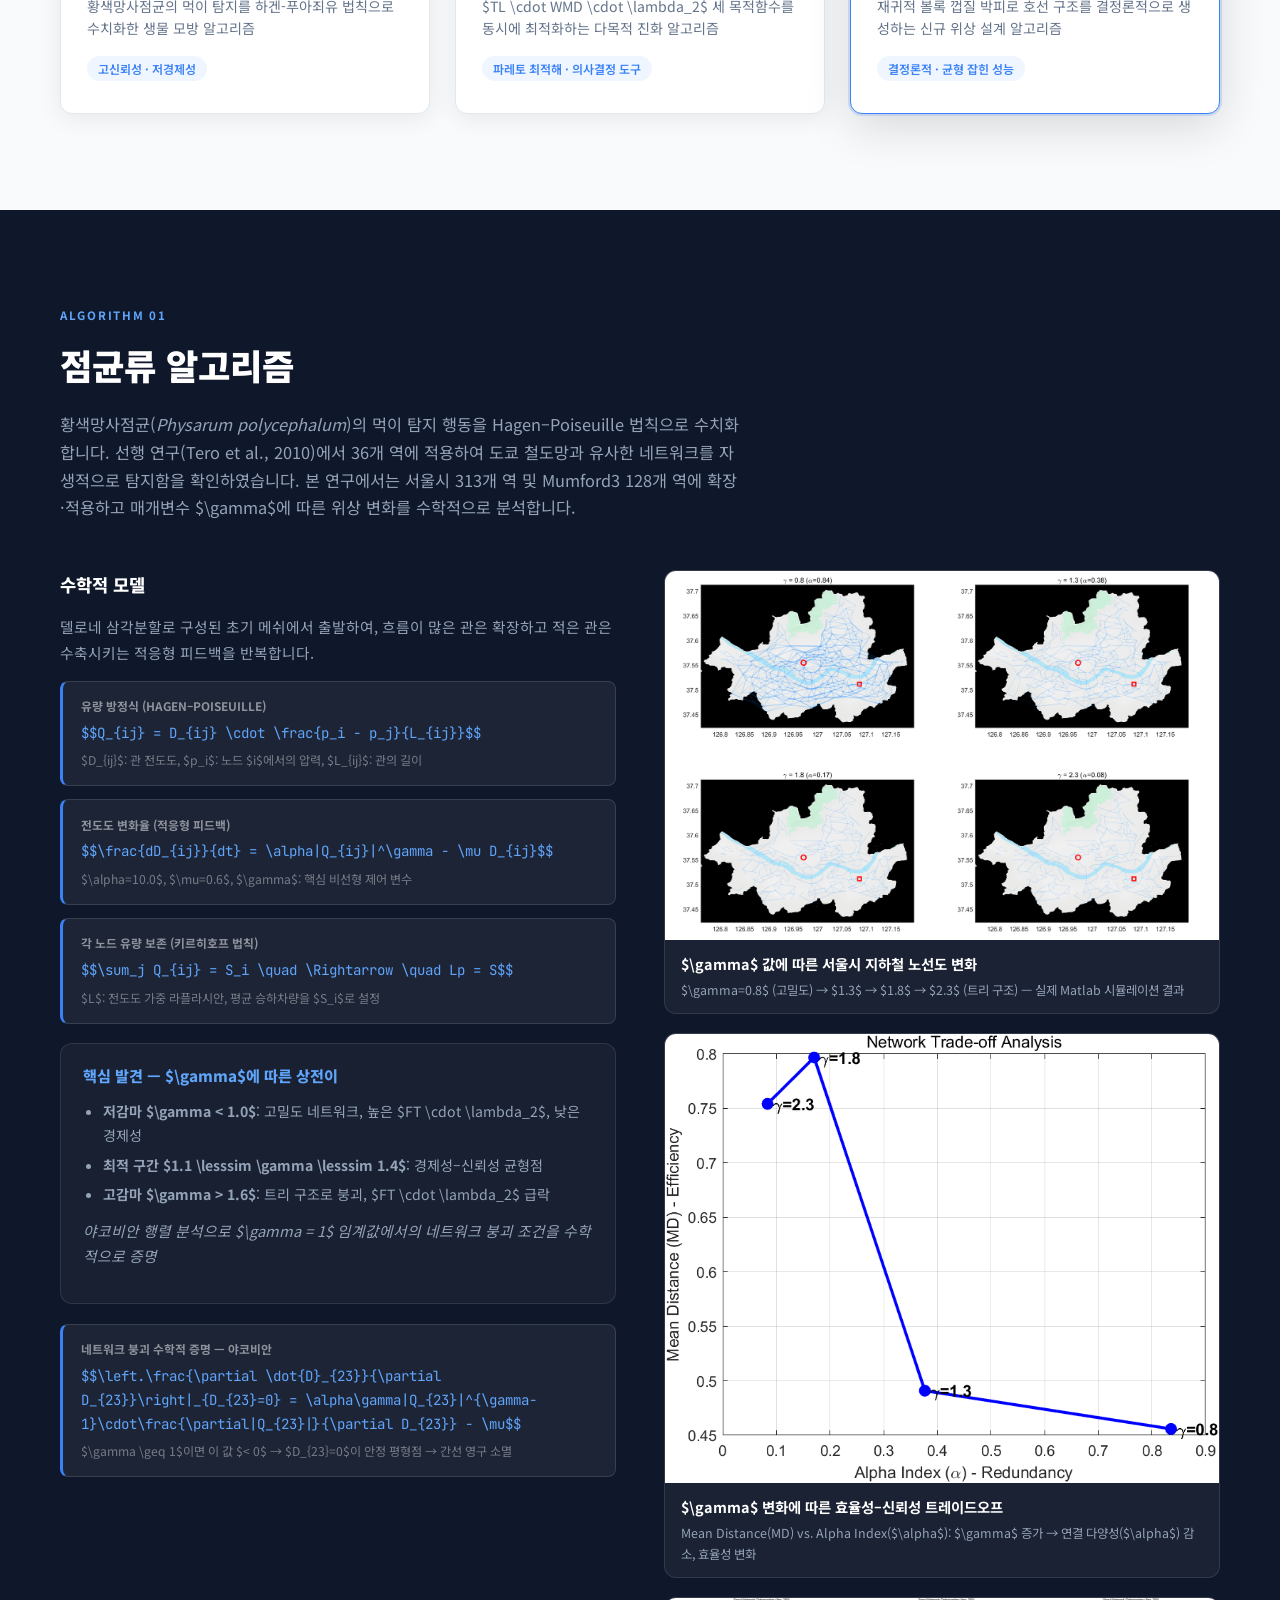
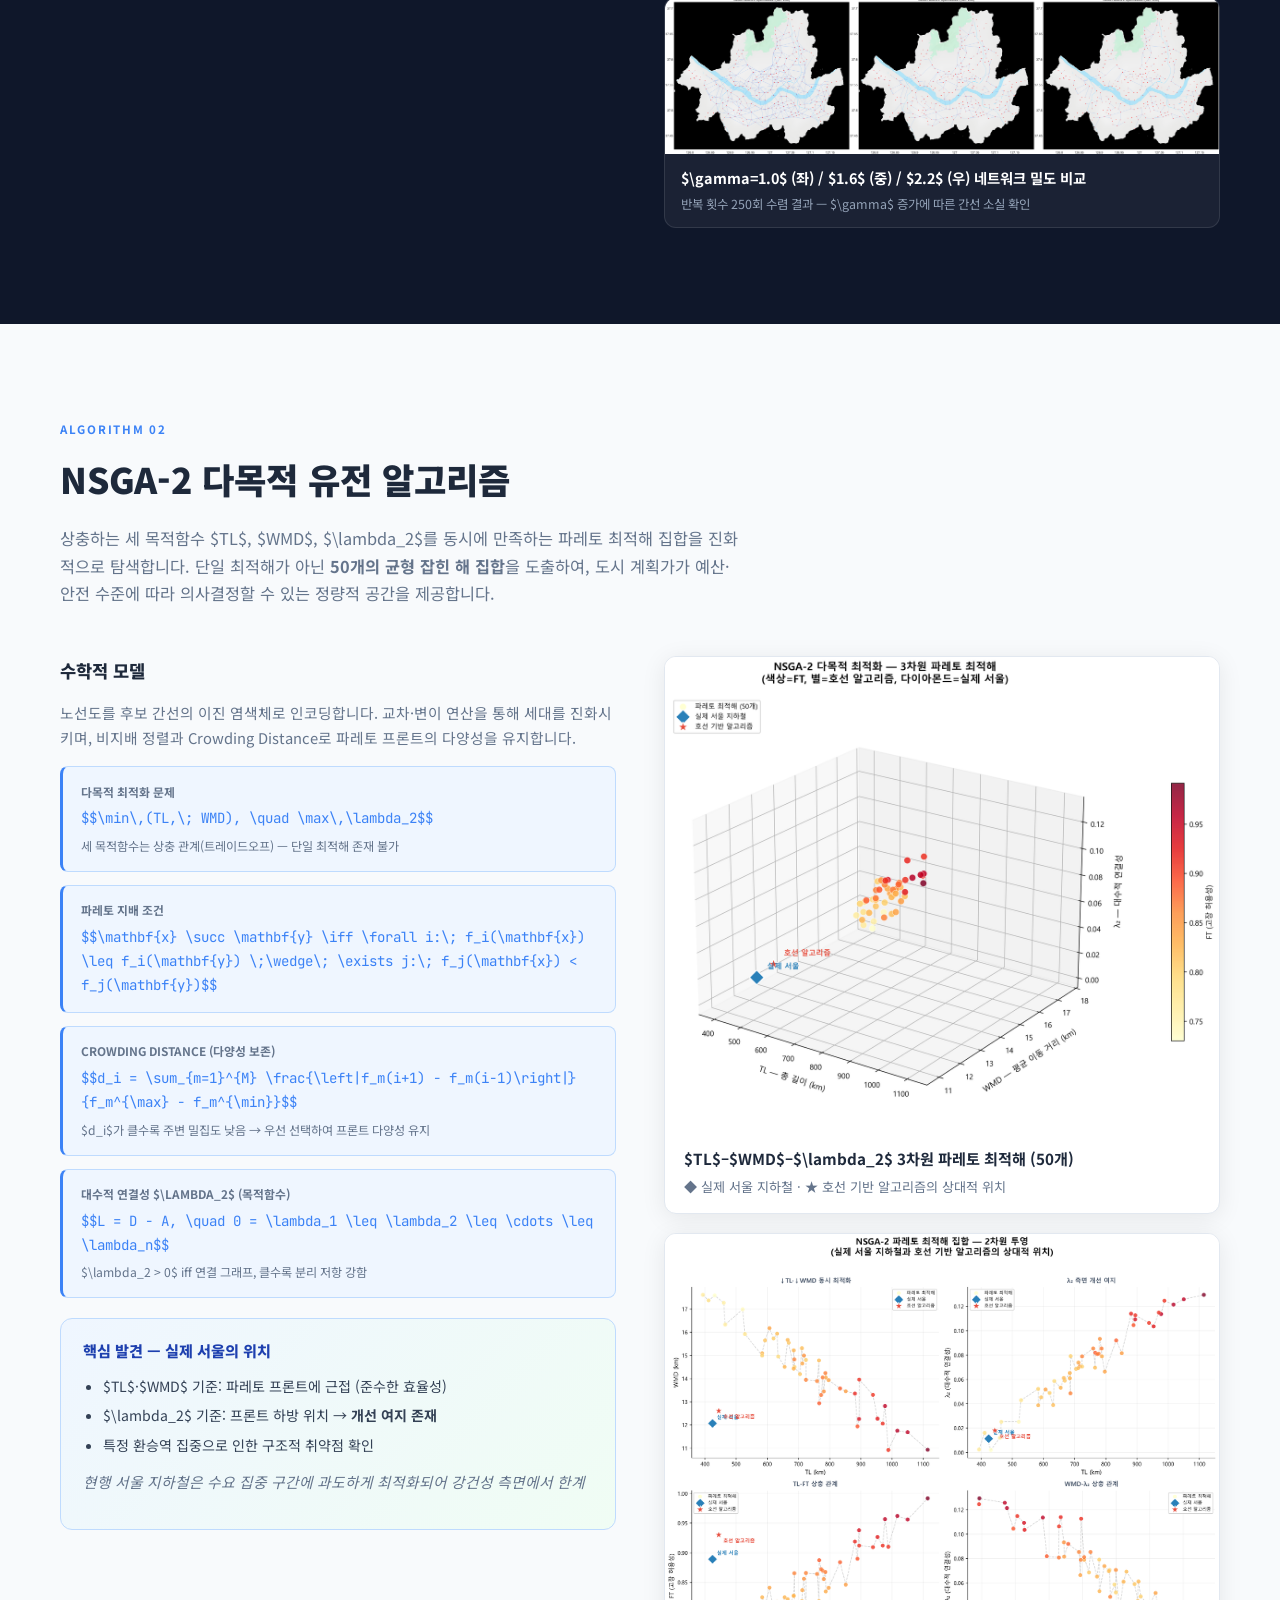
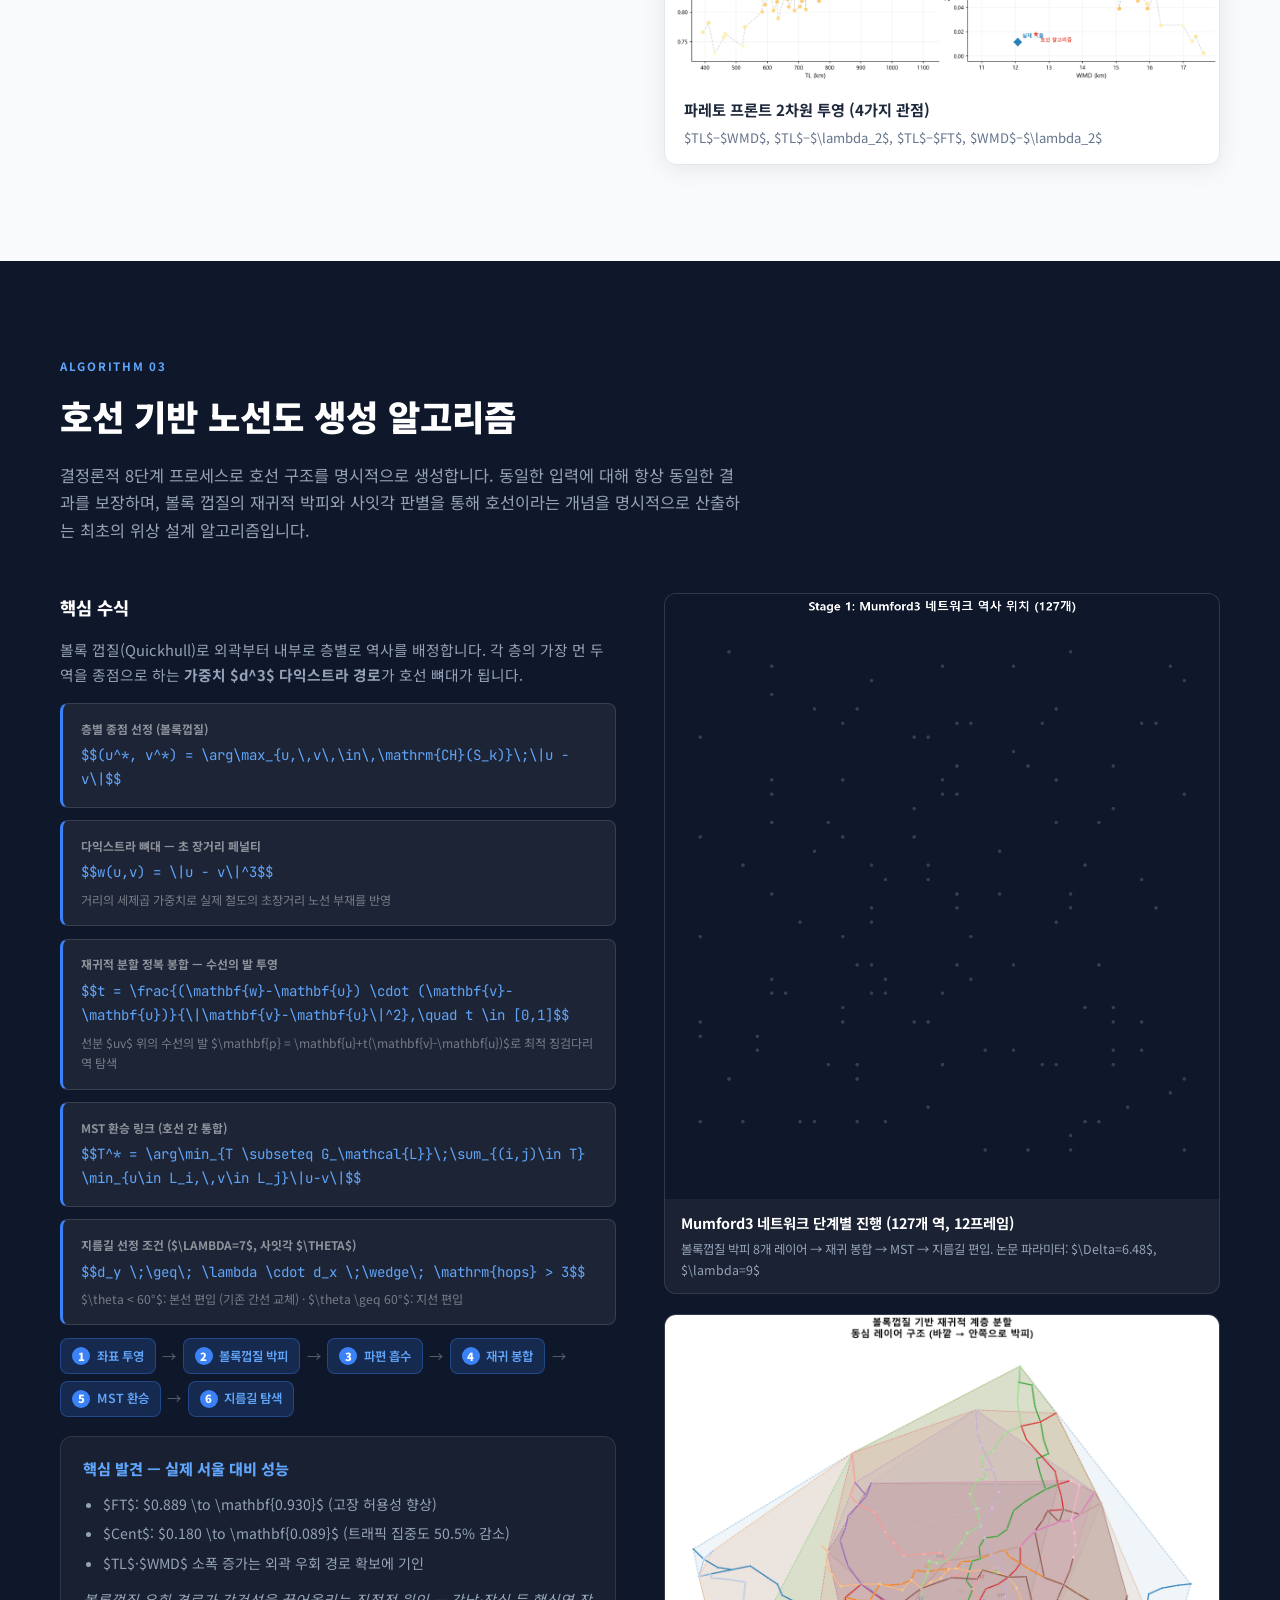
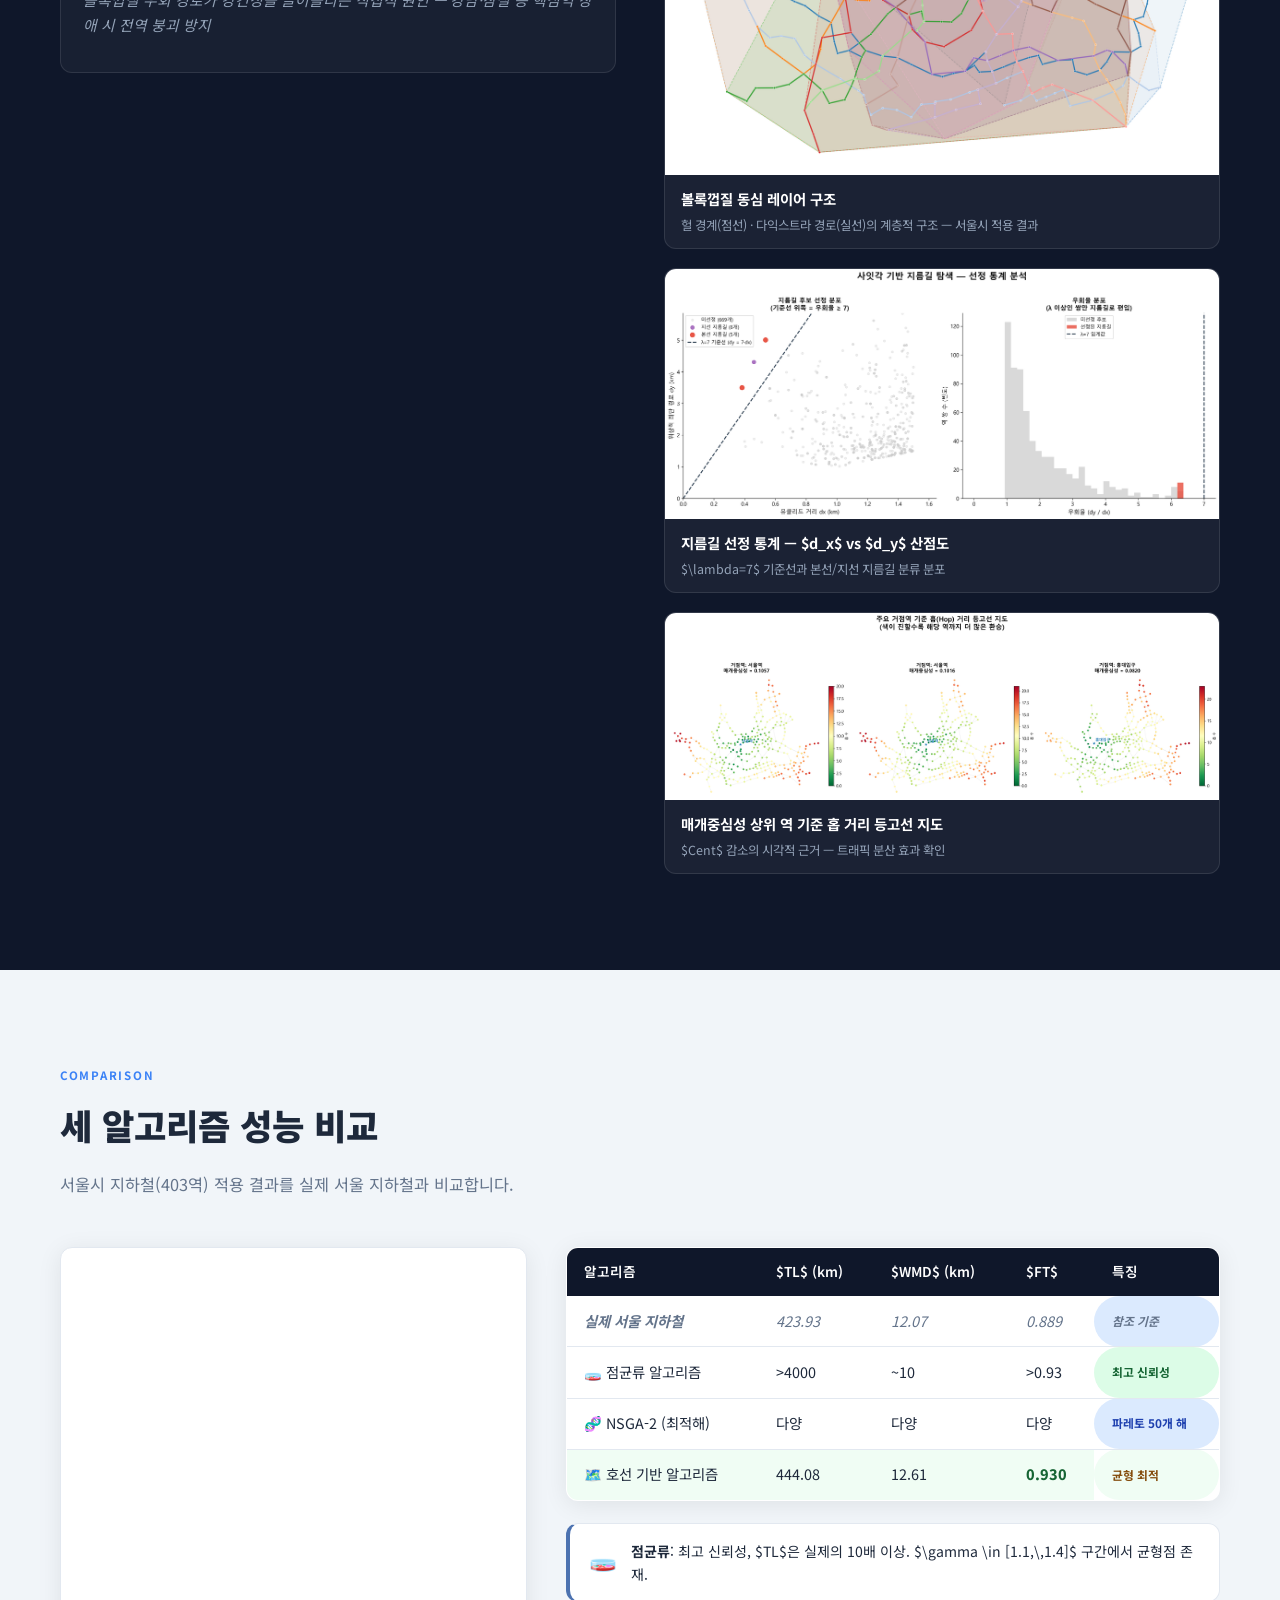
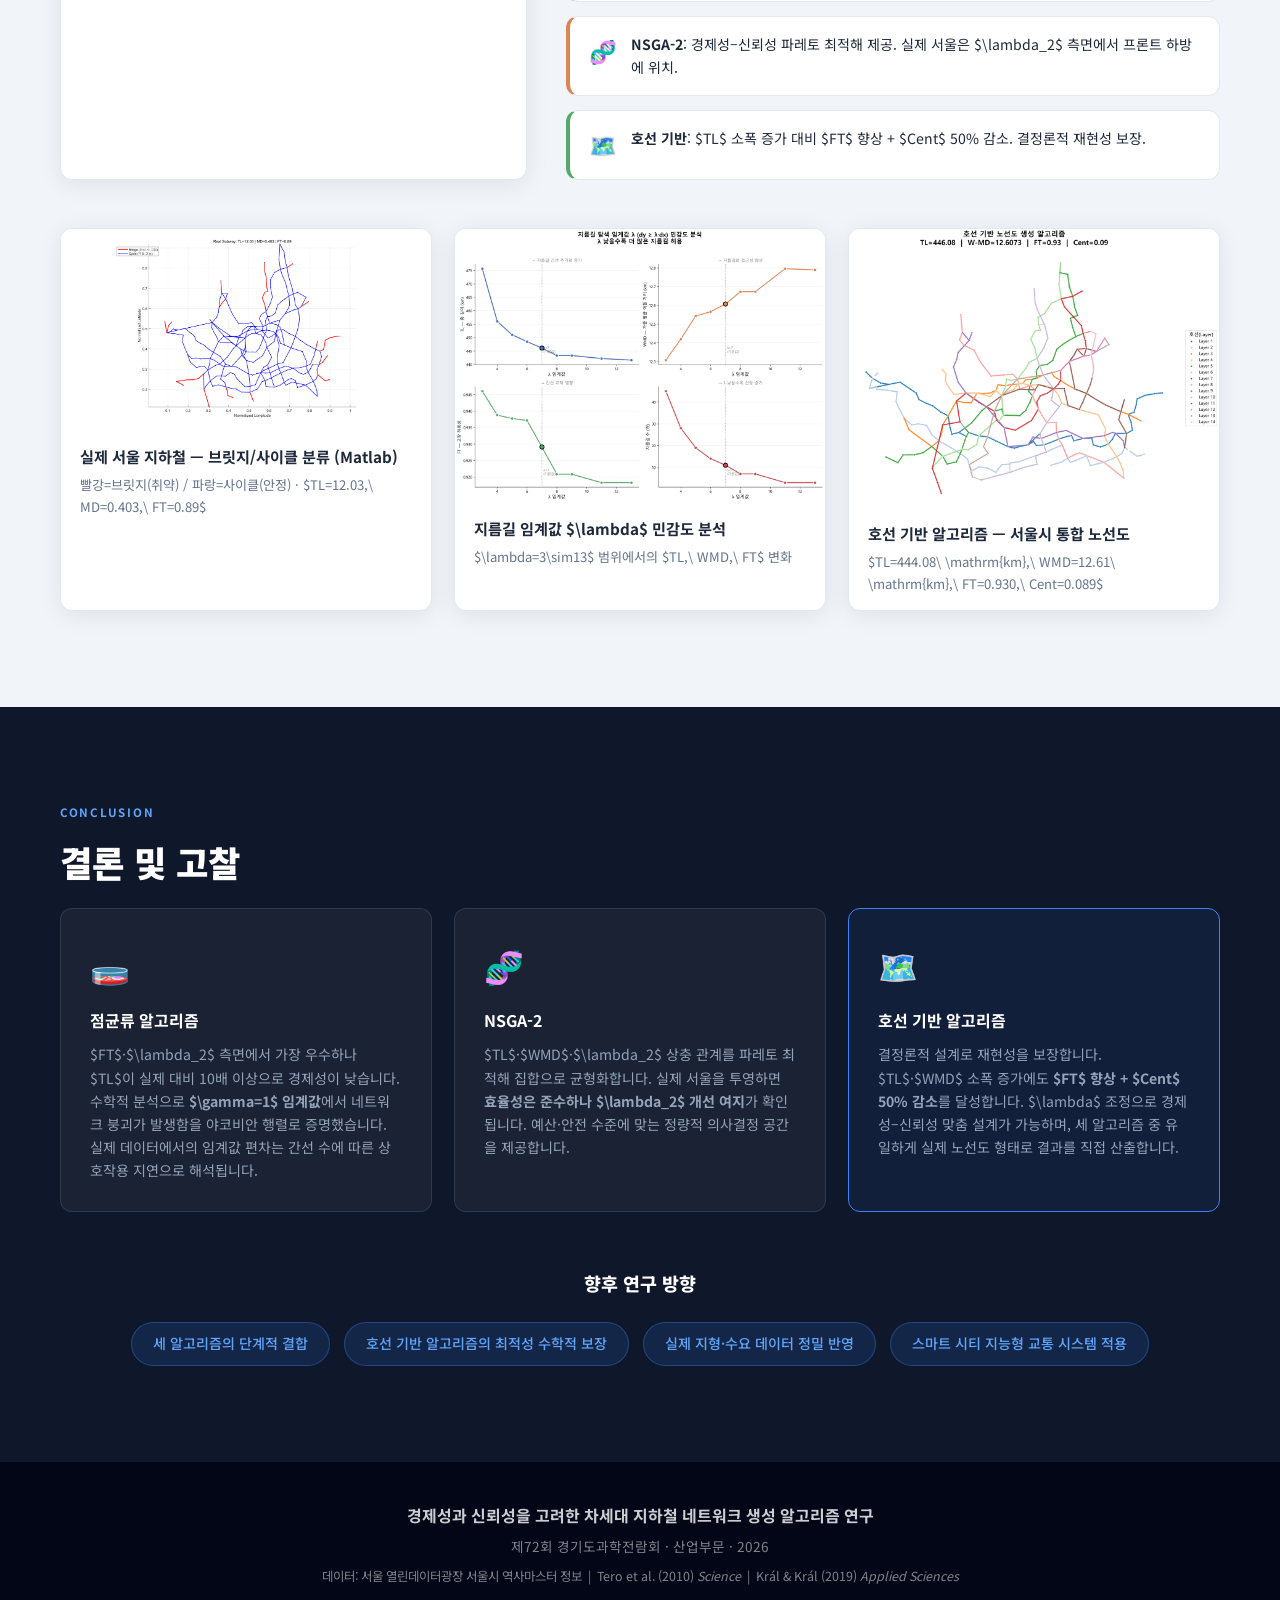
==== commit a927da31: "LaTeX formulas, paper-first images, Mumford3 GIF, real research visuals" ====
--- a/index.html
+++ b/index.html
@@ -6,11 +6,22 @@
   <title>차세대 지하철 네트워크 알고리즘 연구</title>
   <link rel="preconnect" href="https://fonts.googleapis.com" />
   <link href="https://fonts.googleapis.com/css2?family=Noto+Sans+KR:wght@300;400;500;700;900&family=JetBrains+Mono:wght@400;600&display=swap" rel="stylesheet" />
+  <!-- KaTeX -->
+  <link rel="stylesheet" href="https://cdn.jsdelivr.net/npm/katex@0.16.9/dist/katex.min.css" />
+  <script defer src="https://cdn.jsdelivr.net/npm/katex@0.16.9/dist/katex.min.js"></script>
+  <script defer src="https://cdn.jsdelivr.net/npm/katex@0.16.9/dist/contrib/auto-render.min.js"
+    onload="renderMathInElement(document.body,{
+      delimiters:[
+        {left:'$$',right:'$$',display:true},
+        {left:'$',right:'$',display:false}
+      ],
+      throwOnError:false
+    });"></script>
   <link rel="stylesheet" href="style.css" />
 </head>
 <body>
 
-<!-- ── NAV ── -->
+<!-- NAV -->
 <nav id="navbar">
   <div class="nav-inner">
     <span class="nav-logo">SUBWAY<span class="accent">ALG</span></span>
@@ -25,10 +36,10 @@
   </div>
 </nav>
 
-<!-- ── HERO ── -->
+<!-- HERO -->
 <section id="hero">
   <div class="hero-bg">
-    <img src="images/map.png" alt="서울 지하철 노선도" class="hero-map" />
+    <img src="images/real_seoul.png" alt="실제 서울 지하철" class="hero-map" />
     <div class="hero-overlay"></div>
   </div>
   <div class="hero-content">
@@ -45,40 +56,53 @@
   </div>
 </section>
 
-<!-- ── OVERVIEW ── -->
+<!-- OVERVIEW -->
 <section id="overview" class="section">
   <div class="container">
     <div class="section-label">OVERVIEW</div>
     <h2 class="section-title">연구 개요</h2>
     <p class="section-desc">
       도시 철도망 설계를 순수 수학·알고리즘으로 접근합니다.
-      <strong>서로 다른 위상학적 방법론</strong>을 가진 세 가지 알고리즘을
-      서울시 403개 역 데이터와 Mumford3 벤치마크 네트워크에 적용·비교 분석하고,
-      경제성(TL)과 신뢰성(FT, λ₂) 사이의 균형점을 정량적으로 탐색합니다.
+      서로 다른 위상학적 방법론을 가진 세 가지 알고리즘을
+      서울시 403개 역 데이터와 Mumford3 벤치마크 네트워크에 적용하여 비교 분석합니다.
     </p>
 
-    <!-- 지표 설명 카드 -->
     <div class="metric-cards">
-      <div class="mc"><span class="mc-sym">TL</span><span class="mc-name">총 길이</span><span class="mc-desc">모든 간선 거리의 합 — 경제성 지표, 낮을수록 우수</span></div>
-      <div class="mc"><span class="mc-sym">WMD</span><span class="mc-name">가중 평균 이동 거리</span><span class="mc-desc">수요 가중치 반영 평균 최단 경로 — 효율성 지표</span></div>
-      <div class="mc"><span class="mc-sym">FT</span><span class="mc-name">고장 허용성</span><span class="mc-desc">사이클 간선 비율 — 신뢰성 지표, 높을수록 우수</span></div>
-      <div class="mc"><span class="mc-sym">λ₂</span><span class="mc-name">대수적 연결성</span><span class="mc-desc">라플라시안 2번째 고윳값 — 전역 안정성, 높을수록 우수</span></div>
-    </div>
-
-    <!-- 알고리즘 개요 카드 3개 -->
+      <div class="mc">
+        <span class="mc-sym">$TL$</span>
+        <span class="mc-name">총 길이</span>
+        <span class="mc-desc">$TL = \sum_{e \in E} l_e$ — 경제성, 낮을수록 우수</span>
+      </div>
+      <div class="mc">
+        <span class="mc-sym">$WMD$</span>
+        <span class="mc-name">가중 평균 이동 거리</span>
+        <span class="mc-desc">$WMD = \dfrac{\sum_{u \neq v} d_{uv} w_{uv}}{\sum_{u \neq v} w_{uv}}$ — 효율성</span>
+      </div>
+      <div class="mc">
+        <span class="mc-sym">$FT$</span>
+        <span class="mc-name">고장 허용성</span>
+        <span class="mc-desc">$FT = \dfrac{|E| - |B|}{|E|}$ — 신뢰성, 높을수록 우수</span>
+      </div>
+      <div class="mc">
+        <span class="mc-sym">$\lambda_2$</span>
+        <span class="mc-name">대수적 연결성</span>
+        <span class="mc-desc">라플라시안 $L$의 두 번째 고윳값 — 전역 강건성</span>
+      </div>
+    </div>
+
     <div class="algo-overview-cards">
       <a href="#algo1" class="aoc">
         <div class="aoc-num">01</div>
         <div class="aoc-icon">🧫</div>
         <h3>점균류 알고리즘</h3>
-        <p>황색망사점균의 먹이 탐지 메커니즘을 하겐-푸아죄유 법칙으로 수치화한 생물 모방 알고리즘</p>
+        <p>황색망사점균의 먹이 탐지를 하겐-푸아죄유 법칙으로 수치화한 생물 모방 알고리즘</p>
         <span class="aoc-tag">고신뢰성 · 저경제성</span>
       </a>
       <a href="#algo2" class="aoc">
         <div class="aoc-num">02</div>
         <div class="aoc-icon">🧬</div>
         <h3>NSGA-2</h3>
-        <p>TL · WMD · λ₂ 세 가지 상충 목적함수를 동시에 최적화하는 다목적 진화 알고리즘</p>
+        <p>$TL \cdot WMD \cdot \lambda_2$ 세 목적함수를 동시에 최적화하는 다목적 진화 알고리즘</p>
         <span class="aoc-tag">파레토 최적해 · 의사결정 도구</span>
       </a>
       <a href="#algo3" class="aoc featured-aoc">
@@ -93,126 +117,194 @@
   </div>
 </section>
 
-<!-- ─────────────────────────────────────────────────────── -->
-<!-- ── ALGORITHM 1: 점균류 ── -->
-<!-- ─────────────────────────────────────────────────────── -->
+<!-- ============================================================ -->
+<!-- ALGORITHM 1: 점균류 -->
+<!-- ============================================================ -->
 <section id="algo1" class="section dark-section">
   <div class="container">
     <div class="section-label">ALGORITHM 01</div>
     <h2 class="section-title">점균류 알고리즘</h2>
-    <p class="section-desc">황색망사점균(Physarum polycephalum)의 먹이 탐지 행동을 수학적으로 모델링합니다.</p>
+    <p class="section-desc">황색망사점균(<em>Physarum polycephalum</em>)의 먹이 탐지 행동을 Hagen–Poiseuille 법칙으로 수치화합니다. 선행 연구(Tero et al., 2010)에서 36개 역에 적용하여 도쿄 철도망과 유사한 네트워크를 자생적으로 탐지함을 확인하였습니다. 본 연구에서는 서울시 313개 역 및 Mumford3 128개 역에 확장·적용하고 매개변수 $\gamma$에 따른 위상 변화를 수학적으로 분석합니다.</p>
 
     <div class="algo-detail-layout">
       <div class="ad-explain">
-        <h3>작동 원리</h3>
-        <p>점균류는 두 먹이 소스 사이에 놓이면 관(管)을 통해 유체를 흐르게 하고, 흐름이 많은 관은 확장하고 흐름이 없는 관은 수축시키는 적응 능력을 보입니다. 이 메커니즘을 <strong>하겐-푸아죄유 법칙</strong>으로 수치화합니다.</p>
-        <p>각 역사 노드를 델로네 삼각분할로 연결한 초기 메쉬에서 출발하여, 반복 연산을 통해 불필요한 간선을 도태시키고 핵심 경로만 남깁니다.</p>
-
-        <div class="eq-block">
-          <div class="eq-title">유량 방정식 (Hagen-Poiseuille)</div>
-          <div class="eq-body">Q<sub>ij</sub> = D<sub>ij</sub> · (p<sub>i</sub> − p<sub>j</sub>) / L<sub>ij</sub></div>
-        </div>
-        <div class="eq-block">
-          <div class="eq-title">적응형 피드백 (관 굵기 조정)</div>
-          <div class="eq-body">dD/dt = α|Q|<sup>γ</sup> − μD</div>
-          <div class="eq-note">α=10.0, μ=0.6, γ: 핵심 제어 변수</div>
+        <h3>수학적 모델</h3>
+        <p>델로네 삼각분할로 구성된 초기 메쉬에서 출발하여, 흐름이 많은 관은 확장하고 적은 관은 수축시키는 적응형 피드백을 반복합니다.</p>
+
+        <div class="eq-block">
+          <div class="eq-title">유량 방정식 (Hagen–Poiseuille)</div>
+          <div class="eq-body">$$Q_{ij} = D_{ij} \cdot \frac{p_i - p_j}{L_{ij}}$$</div>
+          <div class="eq-note">$D_{ij}$: 관 전도도, $p_i$: 노드 $i$에서의 압력, $L_{ij}$: 관의 길이</div>
+        </div>
+
+        <div class="eq-block">
+          <div class="eq-title">전도도 변화율 (적응형 피드백)</div>
+          <div class="eq-body">$$\frac{dD_{ij}}{dt} = \alpha|Q_{ij}|^\gamma - \mu D_{ij}$$</div>
+          <div class="eq-note">$\alpha=10.0$, $\mu=0.6$, $\gamma$: 핵심 비선형 제어 변수</div>
+        </div>
+
+        <div class="eq-block">
+          <div class="eq-title">각 노드 유량 보존 (키르히호프 법칙)</div>
+          <div class="eq-body">$$\sum_j Q_{ij} = S_i \quad \Rightarrow \quad Lp = S$$</div>
+          <div class="eq-note">$L$: 전도도 가중 라플라시안, 평균 승하차량을 $S_i$로 설정</div>
         </div>
 
         <div class="key-finding">
-          <h4>핵심 발견 — γ에 따른 상전이</h4>
+          <h4>핵심 발견 — $\gamma$에 따른 상전이</h4>
           <ul>
-            <li><strong>저감마 (&lt;1.0)</strong>: 고밀도 네트워크, 높은 FT·λ₂, 낮은 경제성</li>
-            <li><strong>최적 구간 (1.1~1.4)</strong>: 경제성-신뢰성 균형점 (무릎 지점)</li>
-            <li><strong>고감마 (&gt;1.6)</strong>: 트리 구조 붕괴, FT·λ₂ 급락</li>
+            <li><strong>저감마 $\gamma < 1.0$</strong>: 고밀도 네트워크, 높은 $FT \cdot \lambda_2$, 낮은 경제성</li>
+            <li><strong>최적 구간 $1.1 \lesssim \gamma \lesssim 1.4$</strong>: 경제성–신뢰성 균형점</li>
+            <li><strong>고감마 $\gamma > 1.6$</strong>: 트리 구조로 붕괴, $FT \cdot \lambda_2$ 급락</li>
           </ul>
-          <p class="finding-note">γ=1.0을 임계값으로 야코비안 행렬 분석을 통해 네트워크 붕괴 조건을 수학적으로 증명</p>
+          <p class="finding-note">야코비안 행렬 분석으로 $\gamma = 1$ 임계값에서의 네트워크 붕괴 조건을 수학적으로 증명</p>
+        </div>
+
+        <div class="eq-block" style="margin-top:1.2rem">
+          <div class="eq-title">네트워크 붕괴 수학적 증명 — 야코비안</div>
+          <div class="eq-body">$$\left.\frac{\partial \dot{D}_{23}}{\partial D_{23}}\right|_{D_{23}=0} = \alpha\gamma|Q_{23}|^{\gamma-1}\cdot\frac{\partial|Q_{23}|}{\partial D_{23}} - \mu$$</div>
+          <div class="eq-note">$\gamma \geq 1$이면 이 값 $< 0$ → $D_{23}=0$이 안정 평형점 → 간선 영구 소멸</div>
         </div>
       </div>
 
       <div class="ad-visuals">
         <div class="viz-card-dark" onclick="openModal(this)">
-          <img src="images/slime_gamma.png" alt="γ 파라미터 스윕" />
-          <div class="viz-cap-dark"><strong>γ 변화에 따른 성능 지표 분석</strong><span>TL·WMD·FT·간선 수의 γ 의존성</span></div>
-        </div>
-        <div class="viz-card-dark" onclick="openModal(this)">
-          <img src="images/slime_net.png" alt="점균류 네트워크 비교" />
-          <div class="viz-cap-dark"><strong>γ값별 서울 지하철 네트워크</strong><span>저·최적·고 감마에서의 구조 차이</span></div>
-        </div>
-      </div>
-    </div>
-  </div>
-</section>
-
-<!-- ─────────────────────────────────────────────────────── -->
-<!-- ── ALGORITHM 2: NSGA-2 ── -->
-<!-- ─────────────────────────────────────────────────────── -->
+          <img src="images/slime_gamma_map.png" alt="γ별 서울 노선도 변화" />
+          <div class="viz-cap-dark">
+            <strong>$\gamma$ 값에 따른 서울시 지하철 노선도 변화</strong>
+            <span>$\gamma=0.8$ (고밀도) → $1.3$ → $1.8$ → $2.3$ (트리 구조) — 실제 Matlab 시뮬레이션 결과</span>
+          </div>
+        </div>
+        <div class="viz-card-dark" onclick="openModal(this)">
+          <img src="images/slime_tradeoff.png" alt="MD vs α 트레이드오프" />
+          <div class="viz-cap-dark">
+            <strong>$\gamma$ 변화에 따른 효율성–신뢰성 트레이드오프</strong>
+            <span>Mean Distance(MD) vs. Alpha Index($\alpha$): $\gamma$ 증가 → 연결 다양성($\alpha$) 감소, 효율성 변화</span>
+          </div>
+        </div>
+        <div class="viz-card-dark" onclick="openModal(this)">
+          <img src="images/slime_gamma_networks.png" alt="γ별 네트워크 밀도" />
+          <div class="viz-cap-dark">
+            <strong>$\gamma=1.0$ (좌) / $1.6$ (중) / $2.2$ (우) 네트워크 밀도 비교</strong>
+            <span>반복 횟수 250회 수렴 결과 — $\gamma$ 증가에 따른 간선 소실 확인</span>
+          </div>
+        </div>
+      </div>
+    </div>
+  </div>
+</section>
+
+<!-- ============================================================ -->
+<!-- ALGORITHM 2: NSGA-2 -->
+<!-- ============================================================ -->
 <section id="algo2" class="section">
   <div class="container">
     <div class="section-label">ALGORITHM 02</div>
     <h2 class="section-title">NSGA-2 다목적 유전 알고리즘</h2>
-    <p class="section-desc">상충하는 세 가지 목적함수를 동시에 만족하는 파레토 최적해 집합을 진화적으로 탐색합니다.</p>
+    <p class="section-desc">상충하는 세 목적함수 $TL$, $WMD$, $\lambda_2$를 동시에 만족하는 파레토 최적해 집합을 진화적으로 탐색합니다. 단일 최적해가 아닌 <strong>50개의 균형 잡힌 해 집합</strong>을 도출하여, 도시 계획가가 예산·안전 수준에 따라 의사결정할 수 있는 정량적 공간을 제공합니다.</p>
 
     <div class="algo-detail-layout">
       <div class="ad-explain">
-        <h3>작동 원리</h3>
-        <p>노선도를 이진 염색체(간선 존재 여부)로 인코딩합니다. 교차·변이 연산을 통해 세대를 반복 진화시키며, <strong>비지배 정렬</strong>과 <strong>Crowding Distance</strong>로 파레토 프론트 다양성을 유지합니다.</p>
-        <p>단일 최적해가 아닌 <strong>50개의 균형 잡힌 해 집합</strong>을 도출하여, 도시 계획가가 예산·안전 요구에 따라 적절한 해를 선택할 수 있는 의사결정 공간을 제공합니다.</p>
-
-        <div class="eq-block">
-          <div class="eq-title">목적 함수 (동시 최적화)</div>
-          <div class="eq-body">minimize TL, WMD &nbsp;&nbsp; maximize λ₂</div>
-        </div>
+        <h3>수학적 모델</h3>
+        <p>노선도를 후보 간선의 이진 염색체로 인코딩합니다. 교차·변이 연산을 통해 세대를 진화시키며, 비지배 정렬과 Crowding Distance로 파레토 프론트의 다양성을 유지합니다.</p>
+
+        <div class="eq-block">
+          <div class="eq-title">다목적 최적화 문제</div>
+          <div class="eq-body">$$\min\,(TL,\; WMD), \quad \max\,\lambda_2$$</div>
+          <div class="eq-note">세 목적함수는 상충 관계(트레이드오프) — 단일 최적해 존재 불가</div>
+        </div>
+
         <div class="eq-block">
           <div class="eq-title">파레토 지배 조건</div>
-          <div class="eq-body">x ≻ y &nbsp;⟺&nbsp; ∀i: f<sub>i</sub>(x)≤f<sub>i</sub>(y) ∧ ∃j: f<sub>j</sub>(x)&lt;f<sub>j</sub>(y)</div>
-        </div>
-        <div class="eq-block">
-          <div class="eq-title">Crowding Distance</div>
-          <div class="eq-body">d<sub>i</sub> = Σ<sub>m</sub> |f<sub>m</sub>(i+1) − f<sub>m</sub>(i−1)| / (f<sub>m</sub><sup>max</sup>−f<sub>m</sub><sup>min</sup>)</div>
+          <div class="eq-body">$$\mathbf{x} \succ \mathbf{y} \iff \forall i:\; f_i(\mathbf{x}) \leq f_i(\mathbf{y}) \;\wedge\; \exists j:\; f_j(\mathbf{x}) < f_j(\mathbf{y})$$</div>
+        </div>
+
+        <div class="eq-block">
+          <div class="eq-title">Crowding Distance (다양성 보존)</div>
+          <div class="eq-body">$$d_i = \sum_{m=1}^{M} \frac{\left|f_m(i+1) - f_m(i-1)\right|}{f_m^{\max} - f_m^{\min}}$$</div>
+          <div class="eq-note">$d_i$가 클수록 주변 밀집도 낮음 → 우선 선택하여 프론트 다양성 유지</div>
+        </div>
+
+        <div class="eq-block">
+          <div class="eq-title">대수적 연결성 $\lambda_2$ (목적함수)</div>
+          <div class="eq-body">$$L = D - A, \quad 0 = \lambda_1 \leq \lambda_2 \leq \cdots \leq \lambda_n$$</div>
+          <div class="eq-note">$\lambda_2 > 0$ iff 연결 그래프, 클수록 분리 저항 강함</div>
         </div>
 
         <div class="key-finding">
           <h4>핵심 발견 — 실제 서울의 위치</h4>
           <ul>
-            <li>TL·WMD 기준: 파레토 프론트에 근접 (준수한 효율성)</li>
-            <li>λ₂(대수적 연결성) 기준: 프론트 하방, <strong>개선 여지 존재</strong></li>
+            <li>$TL$·$WMD$ 기준: 파레토 프론트에 근접 (준수한 효율성)</li>
+            <li>$\lambda_2$ 기준: 프론트 하방 위치 → <strong>개선 여지 존재</strong></li>
             <li>특정 환승역 집중으로 인한 구조적 취약점 확인</li>
           </ul>
-          <p class="finding-note">파레토 프론트 상의 해들은 단일 목적 최적화로는 도달 불가능한 균형 구조</p>
+          <p class="finding-note">현행 서울 지하철은 수요 집중 구간에 과도하게 최적화되어 강건성 측면에서 한계</p>
         </div>
       </div>
 
       <div class="ad-visuals">
         <div class="viz-card" onclick="openModal(this)">
           <img src="images/pareto_3d.png" alt="3D 파레토 프론트" />
-          <div class="viz-caption"><strong>3차원 파레토 최적해 분포</strong><span>TL-WMD-λ₂ 공간에서의 50개 해와 실제 서울 위치</span></div>
+          <div class="viz-caption">
+            <strong>$TL$–$WMD$–$\lambda_2$ 3차원 파레토 최적해 (50개)</strong>
+            <span>◆ 실제 서울 지하철 · ★ 호선 기반 알고리즘의 상대적 위치</span>
+          </div>
         </div>
         <div class="viz-card" onclick="openModal(this)">
           <img src="images/pareto_2d.png" alt="2D 파레토 투영" />
-          <div class="viz-caption"><strong>파레토 프론트 2차원 투영</strong><span>TL-WMD·TL-λ₂·TL-FT·WMD-λ₂ 4가지 관점</span></div>
-        </div>
-      </div>
-    </div>
-  </div>
-</section>
-
-<!-- ─────────────────────────────────────────────────────── -->
-<!-- ── ALGORITHM 3: 호선 기반 ── -->
-<!-- ─────────────────────────────────────────────────────── -->
+          <div class="viz-caption">
+            <strong>파레토 프론트 2차원 투영 (4가지 관점)</strong>
+            <span>$TL$–$WMD$, $TL$–$\lambda_2$, $TL$–$FT$, $WMD$–$\lambda_2$</span>
+          </div>
+        </div>
+      </div>
+    </div>
+  </div>
+</section>
+
+<!-- ============================================================ -->
+<!-- ALGORITHM 3: 호선 기반 -->
+<!-- ============================================================ -->
 <section id="algo3" class="section dark-section">
   <div class="container">
     <div class="section-label">ALGORITHM 03</div>
     <h2 class="section-title">호선 기반 노선도 생성 알고리즘</h2>
-    <p class="section-desc">결정론적 8단계 프로세스로 호선 구조를 명시적으로 생성합니다. 동일 입력에 항상 동일 결과를 보장합니다.</p>
+    <p class="section-desc">결정론적 8단계 프로세스로 호선 구조를 명시적으로 생성합니다. 동일한 입력에 대해 항상 동일한 결과를 보장하며, 볼록 껍질의 재귀적 박피와 사잇각 판별을 통해 호선이라는 개념을 명시적으로 산출하는 최초의 위상 설계 알고리즘입니다.</p>
 
     <div class="algo-detail-layout">
       <div class="ad-explain">
-        <h3>작동 원리</h3>
-        <p>재귀적 볼록 껍질(Quickhull) 박피로 외곽에서 내부로 호선을 단계적으로 생성합니다. 각 층의 최원거리 두 역을 종점으로 하는 <strong>가중치 d³ 다익스트라 경로</strong>가 호선의 골격이 됩니다.</p>
-        <p>이후 단절 파편 흡수, 재귀 봉합, MST 환승, 사잇각 기반 지름길 편입을 거쳐 실제 지하철망과 유사한 유기적 위상 구조를 도출합니다.</p>
+        <h3>핵심 수식</h3>
+        <p>볼록 껍질(Quickhull)로 외곽부터 내부로 층별로 역사를 배정합니다. 각 층의 가장 먼 두 역을 종점으로 하는 <strong>가중치 $d^3$ 다익스트라 경로</strong>가 호선 뼈대가 됩니다.</p>
+
+        <div class="eq-block">
+          <div class="eq-title">층별 종점 선정 (볼록껍질)</div>
+          <div class="eq-body">$$(u^*, v^*) = \arg\max_{u,\,v\,\in\,\mathrm{CH}(S_k)}\;\|u - v\|$$</div>
+        </div>
+
+        <div class="eq-block">
+          <div class="eq-title">다익스트라 뼈대 — 초 장거리 페널티</div>
+          <div class="eq-body">$$w(u,v) = \|u - v\|^3$$</div>
+          <div class="eq-note">거리의 세제곱 가중치로 실제 철도의 초장거리 노선 부재를 반영</div>
+        </div>
+
+        <div class="eq-block">
+          <div class="eq-title">재귀적 분할 정복 봉합 — 수선의 발 투영</div>
+          <div class="eq-body">$$t = \frac{(\mathbf{w}-\mathbf{u}) \cdot (\mathbf{v}-\mathbf{u})}{\|\mathbf{v}-\mathbf{u}\|^2},\quad t \in [0,1]$$</div>
+          <div class="eq-note">선분 $uv$ 위의 수선의 발 $\mathbf{p} = \mathbf{u}+t(\mathbf{v}-\mathbf{u})$로 최적 징검다리 역 탐색</div>
+        </div>
+
+        <div class="eq-block">
+          <div class="eq-title">MST 환승 링크 (호선 간 통합)</div>
+          <div class="eq-body">$$T^* = \arg\min_{T \subseteq G_\mathcal{L}}\;\sum_{(i,j)\in T} \min_{u\in L_i,\,v\in L_j}\|u-v\|$$</div>
+        </div>
+
+        <div class="eq-block">
+          <div class="eq-title">지름길 선정 조건 ($\lambda=7$, 사잇각 $\theta$)</div>
+          <div class="eq-body">$$d_y \;\geq\; \lambda \cdot d_x \;\wedge\; \mathrm{hops} > 3$$</div>
+          <div class="eq-note">$\theta < 60°$: 본선 편입 (기존 간선 교체) · $\theta \geq 60°$: 지선 편입</div>
+        </div>
 
         <div class="steps-mini">
-          <div class="sm-step"><span>1</span>역사 위치 투영</div>
+          <div class="sm-step"><span>1</span>좌표 투영</div>
           <div class="sm-arr">→</div>
           <div class="sm-step"><span>2</span>볼록껍질 박피</div>
           <div class="sm-arr">→</div>
@@ -225,55 +317,58 @@
           <div class="sm-step"><span>6</span>지름길 탐색</div>
         </div>
 
-        <div class="eq-block">
-          <div class="eq-title">볼록껍질 층별 종점 선정</div>
-          <div class="eq-body">(u*, v*) = argmax<sub>u,v∈CH(S_k)</sub> ‖u − v‖</div>
-        </div>
-        <div class="eq-block">
-          <div class="eq-title">지름길 선정 조건 (λ=7)</div>
-          <div class="eq-body">dy ≥ λ·dx &nbsp;∧&nbsp; hops &gt; 3</div>
-          <div class="eq-note">사잇각 60° 기준으로 본선 편입 / 지선 추가 분류</div>
-        </div>
-
         <div class="key-finding">
           <h4>핵심 발견 — 실제 서울 대비 성능</h4>
           <ul>
-            <li>FT 0.8886 → <strong>0.93</strong> (고장 허용성 향상)</li>
-            <li>Cent 0.1798 → <strong>0.09</strong> (트래픽 집중도 50% 감소)</li>
-            <li>볼록껍질 우회 경로가 강건성의 직접적 원인</li>
+            <li>$FT$: $0.889 \to \mathbf{0.930}$ (고장 허용성 향상)</li>
+            <li>$Cent$: $0.180 \to \mathbf{0.089}$ (트래픽 집중도 50.5% 감소)</li>
+            <li>$TL$·$WMD$ 소폭 증가는 외곽 우회 경로 확보에 기인</li>
           </ul>
-          <p class="finding-note">TL·WMD 소폭 증가는 외곽 우회 노선 확보에 기인하며, 이것이 오히려 강건성을 끌어올림</p>
+          <p class="finding-note">볼록껍질 우회 경로가 강건성을 끌어올리는 직접적 원인 — 강남·잠실 등 핵심역 장애 시 전역 붕괴 방지</p>
         </div>
       </div>
 
       <div class="ad-visuals">
-        <div class="viz-card-dark" onclick="openModal(this)">
-          <img src="images/animation.gif" alt="알고리즘 단계별 애니메이션" />
-          <div class="viz-cap-dark"><strong>단계별 진행 애니메이션</strong><span>1단계~6단계 네트워크 진화 과정</span></div>
+        <!-- Mumford3 GIF — 변화가 명확히 보이는 소규모 네트워크 -->
+        <div class="viz-card-dark" onclick="openModal(this)">
+          <img src="images/mumford3_anim.gif" alt="Mumford3 단계별 알고리즘" />
+          <div class="viz-cap-dark">
+            <strong>Mumford3 네트워크 단계별 진행 (127개 역, 12프레임)</strong>
+            <span>볼록껍질 박피 8개 레이어 → 재귀 봉합 → MST → 지름길 편입. 논문 파라미터: $\Delta=6.48$, $\lambda=9$</span>
+          </div>
         </div>
         <div class="viz-card-dark" onclick="openModal(this)">
           <img src="images/hull.png" alt="볼록껍질 동심 레이어" />
-          <div class="viz-cap-dark"><strong>볼록껍질 동심 레이어 구조</strong><span>헐 경계(점선)와 다익스트라 경로(실선)의 계층</span></div>
+          <div class="viz-cap-dark">
+            <strong>볼록껍질 동심 레이어 구조</strong>
+            <span>헐 경계(점선) · 다익스트라 경로(실선)의 계층적 구조 — 서울시 적용 결과</span>
+          </div>
         </div>
         <div class="viz-card-dark" onclick="openModal(this)">
           <img src="images/shortcut.png" alt="지름길 통계" />
-          <div class="viz-cap-dark"><strong>지름길 선정 통계</strong><span>우회율 분포와 λ=7 기준선</span></div>
-        </div>
-        <div class="viz-card-dark" onclick="openModal(this)">
-          <img src="images/hop.png" alt="홉 거리 지도" />
-          <div class="viz-cap-dark"><strong>홉 거리 등고선 지도</strong><span>주요 역 기준 접근성 시각화</span></div>
-        </div>
-      </div>
-    </div>
-  </div>
-</section>
-
-<!-- ── COMPARISON ── -->
+          <div class="viz-cap-dark">
+            <strong>지름길 선정 통계 — $d_x$ vs $d_y$ 산점도</strong>
+            <span>$\lambda=7$ 기준선과 본선/지선 지름길 분류 분포</span>
+          </div>
+        </div>
+        <div class="viz-card-dark" onclick="openModal(this)">
+          <img src="images/hop.png" alt="홉 거리 등고선 지도" />
+          <div class="viz-cap-dark">
+            <strong>매개중심성 상위 역 기준 홉 거리 등고선 지도</strong>
+            <span>$Cent$ 감소의 시각적 근거 — 트래픽 분산 효과 확인</span>
+          </div>
+        </div>
+      </div>
+    </div>
+  </div>
+</section>
+
+<!-- COMPARISON -->
 <section id="compare" class="section alt-section">
   <div class="container">
     <div class="section-label">COMPARISON</div>
     <h2 class="section-title">세 알고리즘 성능 비교</h2>
-    <p class="section-desc">서울시 지하철 적용 결과를 실제 서울 지하철과 함께 비교합니다.</p>
+    <p class="section-desc">서울시 지하철(403역) 적용 결과를 실제 서울 지하철과 비교합니다.</p>
 
     <div class="compare-layout">
       <div class="chart-box">
@@ -282,7 +377,7 @@
       <div class="compare-table-wrap">
         <table class="metrics-table">
           <thead>
-            <tr><th>알고리즘</th><th>TL (km)</th><th>WMD (km)</th><th>FT</th><th>특징</th></tr>
+            <tr><th>알고리즘</th><th>$TL$ (km)</th><th>$WMD$ (km)</th><th>$FT$</th><th>특징</th></tr>
           </thead>
           <tbody>
             <tr class="row-reference">
@@ -311,39 +406,48 @@
         <div class="compare-summary">
           <div class="cs-item cs-slime">
             <div class="cs-icon">🧫</div>
-            <div><strong>점균류</strong>: 최고 신뢰성, TL은 실제의 10배 이상. γ=1.1~1.4 구간에서 균형점 존재.</div>
+            <div><strong>점균류</strong>: 최고 신뢰성, $TL$은 실제의 10배 이상. $\gamma \in [1.1,\,1.4]$ 구간에서 균형점 존재.</div>
           </div>
           <div class="cs-item cs-nsga">
             <div class="cs-icon">🧬</div>
-            <div><strong>NSGA-2</strong>: 경제성-신뢰성 파레토 최적해 제공. 실제 서울은 λ₂ 측면에서 개선 여지.</div>
+            <div><strong>NSGA-2</strong>: 경제성–신뢰성 파레토 최적해 제공. 실제 서울은 $\lambda_2$ 측면에서 프론트 하방에 위치.</div>
           </div>
           <div class="cs-item cs-algo">
             <div class="cs-icon">🗺️</div>
-            <div><strong>호선 기반</strong>: TL 소폭 증가로 FT·Cent 모두 실제 대비 향상. 결정론적 재현성 보장.</div>
-          </div>
-        </div>
-      </div>
-    </div>
-
-    <!-- 추가 시각화 -->
+            <div><strong>호선 기반</strong>: $TL$ 소폭 증가 대비 $FT$ 향상 + $Cent$ 50% 감소. 결정론적 재현성 보장.</div>
+          </div>
+        </div>
+      </div>
+    </div>
+
+    <!-- 실제 서울 지하철 + 추가 시각화 -->
     <div class="extra-viz-grid">
       <div class="viz-card" onclick="openModal(this)">
-        <img src="images/stages.png" alt="알고리즘 단계" />
-        <div class="viz-caption"><strong>호선 알고리즘 단계별 진행도</strong><span>6-panel 정적 시각화</span></div>
+        <img src="images/real_seoul.png" alt="실제 서울 지하철" />
+        <div class="viz-caption">
+          <strong>실제 서울 지하철 — 브릿지/사이클 분류 (Matlab)</strong>
+          <span>빨강=브릿지(취약) / 파랑=사이클(안정) · $TL=12.03,\ MD=0.403,\ FT=0.89$</span>
+        </div>
       </div>
       <div class="viz-card" onclick="openModal(this)">
-        <img src="images/lambda.png" alt="λ 민감도 분석" />
-        <div class="viz-caption"><strong>지름길 임계값 λ 민감도</strong><span>λ=3~13 범위의 TL·WMD·FT 변화</span></div>
+        <img src="images/lambda.png" alt="λ 민감도" />
+        <div class="viz-caption">
+          <strong>지름길 임계값 $\lambda$ 민감도 분석</strong>
+          <span>$\lambda=3\sim13$ 범위에서의 $TL,\ WMD,\ FT$ 변화</span>
+        </div>
       </div>
       <div class="viz-card" onclick="openModal(this)">
         <img src="images/map.png" alt="통합 노선도" />
-        <div class="viz-caption"><strong>호선 기반 서울 지하철 통합 노선도</strong><span>최종 생성 결과</span></div>
-      </div>
-    </div>
-  </div>
-</section>
-
-<!-- ── CONCLUSION ── -->
+        <div class="viz-caption">
+          <strong>호선 기반 알고리즘 — 서울시 통합 노선도</strong>
+          <span>$TL=444.08\ \mathrm{km},\ WMD=12.61\ \mathrm{km},\ FT=0.930,\ Cent=0.089$</span>
+        </div>
+      </div>
+    </div>
+  </div>
+</section>
+
+<!-- CONCLUSION -->
 <section id="conclusion" class="section dark-section">
   <div class="container">
     <div class="section-label">CONCLUSION</div>
@@ -353,17 +457,17 @@
       <div class="concl-card">
         <div class="concl-icon">🧫</div>
         <h4>점균류 알고리즘</h4>
-        <p>FT·λ₂ 측면에서 가장 우수하지만 TL이 실제 대비 10배 이상으로 경제성이 낮습니다. 수학적 분석으로 <strong>γ=1.0 임계값</strong>에서 네트워크 붕괴가 발생함을 야코비안 행렬로 증명했습니다. 실제 데이터에서의 임계값 편차는 간선 수에 따른 상호작용 지연으로 해석됩니다.</p>
+        <p>$FT$·$\lambda_2$ 측면에서 가장 우수하나 $TL$이 실제 대비 10배 이상으로 경제성이 낮습니다. 수학적 분석으로 <strong>$\gamma=1$ 임계값</strong>에서 네트워크 붕괴가 발생함을 야코비안 행렬로 증명했습니다. 실제 데이터에서의 임계값 편차는 간선 수에 따른 상호작용 지연으로 해석됩니다.</p>
       </div>
       <div class="concl-card">
         <div class="concl-icon">🧬</div>
         <h4>NSGA-2</h4>
-        <p>TL·WMD·λ₂ 상충 관계를 파레토 최적해 집합으로 균형화합니다. 실제 서울 지하철을 최적해 공간에 투영하면 <strong>효율성은 준수</strong>하나 λ₂(강건성) 측면에서 개선 여지가 확인됩니다. 설계자에게 예산·안전 수준에 맞는 정량적 의사결정 공간을 제공합니다.</p>
+        <p>$TL$·$WMD$·$\lambda_2$ 상충 관계를 파레토 최적해 집합으로 균형화합니다. 실제 서울을 투영하면 <strong>효율성은 준수하나 $\lambda_2$ 개선 여지</strong>가 확인됩니다. 예산·안전 수준에 맞는 정량적 의사결정 공간을 제공합니다.</p>
       </div>
       <div class="concl-card highlight-card">
         <div class="concl-icon">🗺️</div>
         <h4>호선 기반 알고리즘</h4>
-        <p>결정론적 설계로 재현성을 보장합니다. TL·WMD의 소폭 증가에도 <strong>FT 향상 + Cent 50% 감소</strong>를 달성합니다. 강남·잠실 등 소수 환승역 장애 시 전역 붕괴를 막는 강건성을 확보합니다. λ 조정으로 경제성-신뢰성 맞춤 설계가 가능합니다.</p>
+        <p>결정론적 설계로 재현성을 보장합니다. $TL$·$WMD$ 소폭 증가에도 <strong>$FT$ 향상 + $Cent$ 50% 감소</strong>를 달성합니다. $\lambda$ 조정으로 경제성–신뢰성 맞춤 설계가 가능하며, 세 알고리즘 중 유일하게 실제 노선도 형태로 결과를 직접 산출합니다.</p>
       </div>
     </div>
 
@@ -373,22 +477,22 @@
         <div class="fw-item">세 알고리즘의 단계적 결합</div>
         <div class="fw-item">호선 기반 알고리즘의 최적성 수학적 보장</div>
         <div class="fw-item">실제 지형·수요 데이터 정밀 반영</div>
-        <div class="fw-item">스마트 시티 교통 시스템 적용</div>
-      </div>
-    </div>
-  </div>
-</section>
-
-<!-- ── FOOTER ── -->
+        <div class="fw-item">스마트 시티 지능형 교통 시스템 적용</div>
+      </div>
+    </div>
+  </div>
+</section>
+
+<!-- FOOTER -->
 <footer>
   <div class="container">
     <p class="footer-title">경제성과 신뢰성을 고려한 차세대 지하철 네트워크 생성 알고리즘 연구</p>
     <p class="footer-sub">제72회 경기도과학전람회 · 산업부문 · 2026</p>
-    <p class="footer-ref">데이터: 서울 열린데이터광장 서울시 역사마스터 정보 &nbsp;|&nbsp; Tero et al. (2010) Science &nbsp;|&nbsp; Král et al. (2019) Applied Sciences</p>
+    <p class="footer-ref">데이터: 서울 열린데이터광장 서울시 역사마스터 정보 &nbsp;|&nbsp; Tero et al. (2010) <em>Science</em> &nbsp;|&nbsp; Král &amp; Král (2019) <em>Applied Sciences</em></p>
   </div>
 </footer>
 
-<!-- ── MODAL ── -->
+<!-- MODAL -->
 <div id="modal" class="modal" onclick="closeModal()">
   <span class="modal-close">✕</span>
   <img id="modal-img" src="" alt="" />
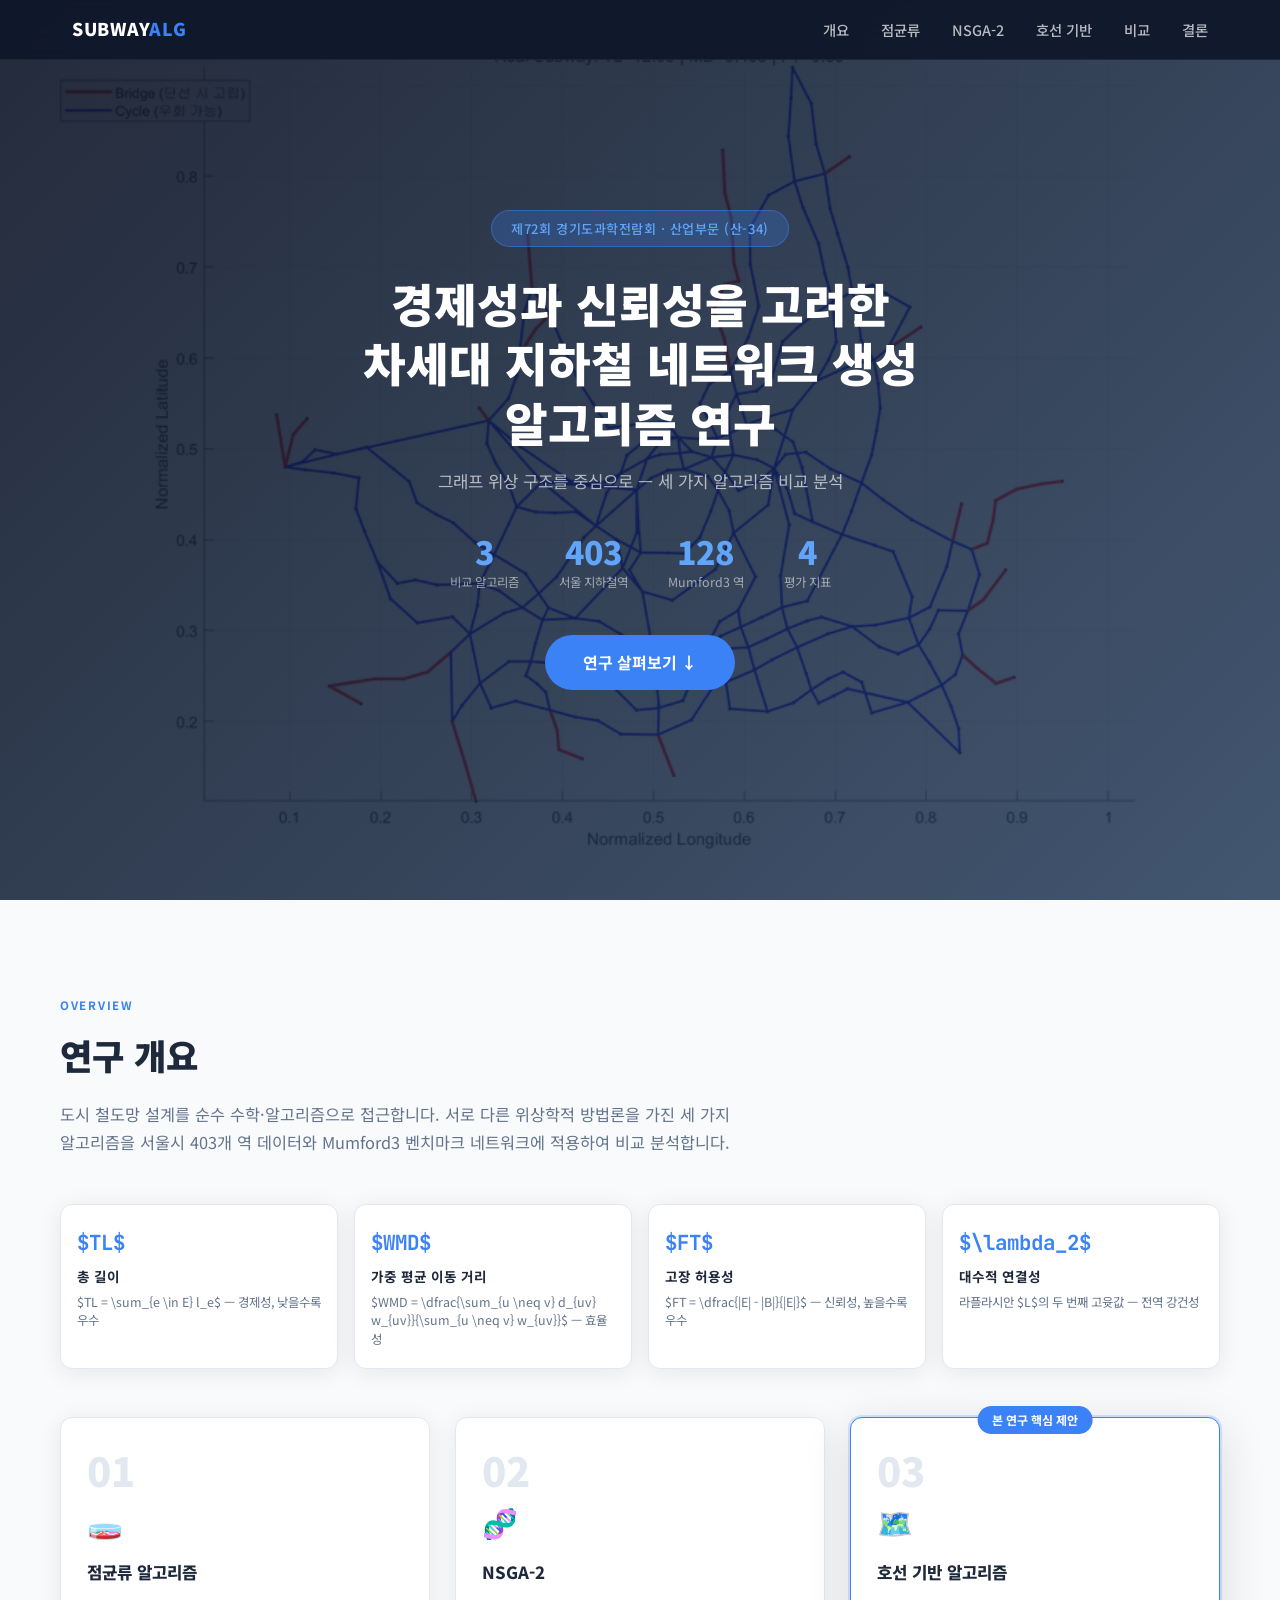
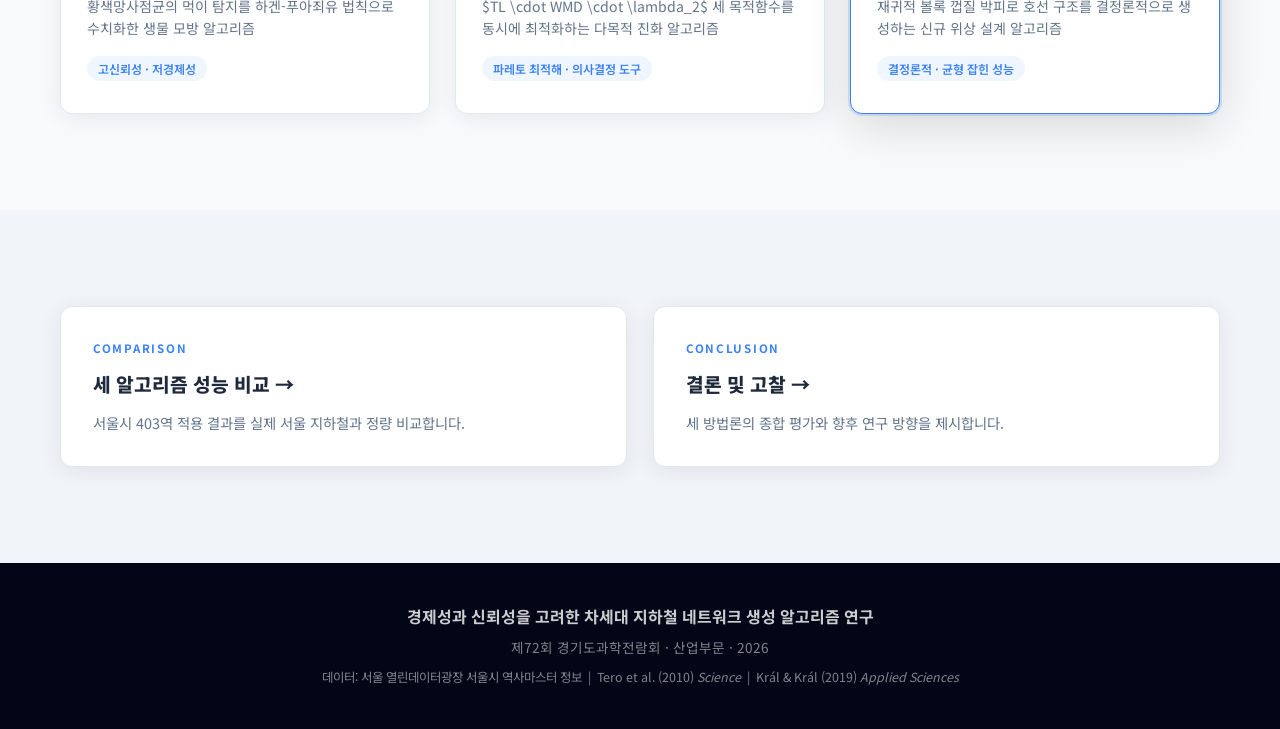
==== commit e861a9cc: "방법론별 멀티페이지 분리 + 호선기반 7단계 인터랙티브 노선도 뷰어 - 단일페이지를 내비게이션 항목별 독립 페이지로 분리   (algo1/2/3, compare, conclusio" ====
--- a/index.html
+++ b/index.html
@@ -27,11 +27,11 @@
     <span class="nav-logo">SUBWAY<span class="accent">ALG</span></span>
     <ul class="nav-links">
       <li><a href="#overview">개요</a></li>
-      <li><a href="#algo1">점균류</a></li>
-      <li><a href="#algo2">NSGA-2</a></li>
-      <li><a href="#algo3">호선 기반</a></li>
-      <li><a href="#compare">비교</a></li>
-      <li><a href="#conclusion">결론</a></li>
+      <li><a href="algo1.html">점균류</a></li>
+      <li><a href="algo2.html">NSGA-2</a></li>
+      <li><a href="algo3.html">호선 기반</a></li>
+      <li><a href="compare.html">비교</a></li>
+      <li><a href="conclusion.html">결론</a></li>
     </ul>
   </div>
 </nav>
@@ -91,21 +91,21 @@
     </div>
 
     <div class="algo-overview-cards">
-      <a href="#algo1" class="aoc">
+      <a href="algo1.html" class="aoc">
         <div class="aoc-num">01</div>
         <div class="aoc-icon">🧫</div>
         <h3>점균류 알고리즘</h3>
         <p>황색망사점균의 먹이 탐지를 하겐-푸아죄유 법칙으로 수치화한 생물 모방 알고리즘</p>
         <span class="aoc-tag">고신뢰성 · 저경제성</span>
       </a>
-      <a href="#algo2" class="aoc">
+      <a href="algo2.html" class="aoc">
         <div class="aoc-num">02</div>
         <div class="aoc-icon">🧬</div>
         <h3>NSGA-2</h3>
         <p>$TL \cdot WMD \cdot \lambda_2$ 세 목적함수를 동시에 최적화하는 다목적 진화 알고리즘</p>
         <span class="aoc-tag">파레토 최적해 · 의사결정 도구</span>
       </a>
-      <a href="#algo3" class="aoc featured-aoc">
+      <a href="algo3.html" class="aoc featured-aoc">
         <div class="aoc-badge">본 연구 핵심 제안</div>
         <div class="aoc-num">03</div>
         <div class="aoc-icon">🗺️</div>
@@ -117,368 +117,24 @@
   </div>
 </section>
 
-<!-- ============================================================ -->
-<!-- ALGORITHM 1: 점균류 -->
-<!-- ============================================================ -->
-<section id="algo1" class="section dark-section">
+<!-- 세 알고리즘 상세 내용은 각각의 세부 페이지로 분리됨: algo1.html / algo2.html / algo3.html -->
+
+<!-- 비교/결론은 별도 페이지로 분리됨: compare.html / conclusion.html -->
+
+<!-- 다음 단계 안내 -->
+<section class="section alt-section">
   <div class="container">
-    <div class="section-label">ALGORITHM 01</div>
-    <h2 class="section-title">점균류 알고리즘</h2>
-    <p class="section-desc">황색망사점균(<em>Physarum polycephalum</em>)의 먹이 탐지 행동을 Hagen–Poiseuille 법칙으로 수치화합니다. 선행 연구(Tero et al., 2010)에서 36개 역에 적용하여 도쿄 철도망과 유사한 네트워크를 자생적으로 탐지함을 확인하였습니다. 본 연구에서는 서울시 313개 역 및 Mumford3 128개 역에 확장·적용하고 매개변수 $\gamma$에 따른 위상 변화를 수학적으로 분석합니다.</p>
-
-    <div class="algo-detail-layout">
-      <div class="ad-explain">
-        <h3>수학적 모델</h3>
-        <p>델로네 삼각분할로 구성된 초기 메쉬에서 출발하여, 흐름이 많은 관은 확장하고 적은 관은 수축시키는 적응형 피드백을 반복합니다.</p>
-
-        <div class="eq-block">
-          <div class="eq-title">유량 방정식 (Hagen–Poiseuille)</div>
-          <div class="eq-body">$$Q_{ij} = D_{ij} \cdot \frac{p_i - p_j}{L_{ij}}$$</div>
-          <div class="eq-note">$D_{ij}$: 관 전도도, $p_i$: 노드 $i$에서의 압력, $L_{ij}$: 관의 길이</div>
-        </div>
-
-        <div class="eq-block">
-          <div class="eq-title">전도도 변화율 (적응형 피드백)</div>
-          <div class="eq-body">$$\frac{dD_{ij}}{dt} = \alpha|Q_{ij}|^\gamma - \mu D_{ij}$$</div>
-          <div class="eq-note">$\alpha=10.0$, $\mu=0.6$, $\gamma$: 핵심 비선형 제어 변수</div>
-        </div>
-
-        <div class="eq-block">
-          <div class="eq-title">각 노드 유량 보존 (키르히호프 법칙)</div>
-          <div class="eq-body">$$\sum_j Q_{ij} = S_i \quad \Rightarrow \quad Lp = S$$</div>
-          <div class="eq-note">$L$: 전도도 가중 라플라시안, 평균 승하차량을 $S_i$로 설정</div>
-        </div>
-
-        <div class="key-finding">
-          <h4>핵심 발견 — $\gamma$에 따른 상전이</h4>
-          <ul>
-            <li><strong>저감마 $\gamma < 1.0$</strong>: 고밀도 네트워크, 높은 $FT \cdot \lambda_2$, 낮은 경제성</li>
-            <li><strong>최적 구간 $1.1 \lesssim \gamma \lesssim 1.4$</strong>: 경제성–신뢰성 균형점</li>
-            <li><strong>고감마 $\gamma > 1.6$</strong>: 트리 구조로 붕괴, $FT \cdot \lambda_2$ 급락</li>
-          </ul>
-          <p class="finding-note">야코비안 행렬 분석으로 $\gamma = 1$ 임계값에서의 네트워크 붕괴 조건을 수학적으로 증명</p>
-        </div>
-
-        <div class="eq-block" style="margin-top:1.2rem">
-          <div class="eq-title">네트워크 붕괴 수학적 증명 — 야코비안</div>
-          <div class="eq-body">$$\left.\frac{\partial \dot{D}_{23}}{\partial D_{23}}\right|_{D_{23}=0} = \alpha\gamma|Q_{23}|^{\gamma-1}\cdot\frac{\partial|Q_{23}|}{\partial D_{23}} - \mu$$</div>
-          <div class="eq-note">$\gamma \geq 1$이면 이 값 $< 0$ → $D_{23}=0$이 안정 평형점 → 간선 영구 소멸</div>
-        </div>
-      </div>
-
-      <div class="ad-visuals">
-        <div class="viz-card-dark" onclick="openModal(this)">
-          <img src="images/slime_gamma_map.png" alt="γ별 서울 노선도 변화" />
-          <div class="viz-cap-dark">
-            <strong>$\gamma$ 값에 따른 서울시 지하철 노선도 변화</strong>
-            <span>$\gamma=0.8$ (고밀도) → $1.3$ → $1.8$ → $2.3$ (트리 구조) — 실제 Matlab 시뮬레이션 결과</span>
-          </div>
-        </div>
-        <div class="viz-card-dark" onclick="openModal(this)">
-          <img src="images/slime_tradeoff.png" alt="MD vs α 트레이드오프" />
-          <div class="viz-cap-dark">
-            <strong>$\gamma$ 변화에 따른 효율성–신뢰성 트레이드오프</strong>
-            <span>Mean Distance(MD) vs. Alpha Index($\alpha$): $\gamma$ 증가 → 연결 다양성($\alpha$) 감소, 효율성 변화</span>
-          </div>
-        </div>
-        <div class="viz-card-dark" onclick="openModal(this)">
-          <img src="images/slime_gamma_networks.png" alt="γ별 네트워크 밀도" />
-          <div class="viz-cap-dark">
-            <strong>$\gamma=1.0$ (좌) / $1.6$ (중) / $2.2$ (우) 네트워크 밀도 비교</strong>
-            <span>반복 횟수 250회 수렴 결과 — $\gamma$ 증가에 따른 간선 소실 확인</span>
-          </div>
-        </div>
-      </div>
-    </div>
-  </div>
-</section>
-
-<!-- ============================================================ -->
-<!-- ALGORITHM 2: NSGA-2 -->
-<!-- ============================================================ -->
-<section id="algo2" class="section">
-  <div class="container">
-    <div class="section-label">ALGORITHM 02</div>
-    <h2 class="section-title">NSGA-2 다목적 유전 알고리즘</h2>
-    <p class="section-desc">상충하는 세 목적함수 $TL$, $WMD$, $\lambda_2$를 동시에 만족하는 파레토 최적해 집합을 진화적으로 탐색합니다. 단일 최적해가 아닌 <strong>50개의 균형 잡힌 해 집합</strong>을 도출하여, 도시 계획가가 예산·안전 수준에 따라 의사결정할 수 있는 정량적 공간을 제공합니다.</p>
-
-    <div class="algo-detail-layout">
-      <div class="ad-explain">
-        <h3>수학적 모델</h3>
-        <p>노선도를 후보 간선의 이진 염색체로 인코딩합니다. 교차·변이 연산을 통해 세대를 진화시키며, 비지배 정렬과 Crowding Distance로 파레토 프론트의 다양성을 유지합니다.</p>
-
-        <div class="eq-block">
-          <div class="eq-title">다목적 최적화 문제</div>
-          <div class="eq-body">$$\min\,(TL,\; WMD), \quad \max\,\lambda_2$$</div>
-          <div class="eq-note">세 목적함수는 상충 관계(트레이드오프) — 단일 최적해 존재 불가</div>
-        </div>
-
-        <div class="eq-block">
-          <div class="eq-title">파레토 지배 조건</div>
-          <div class="eq-body">$$\mathbf{x} \succ \mathbf{y} \iff \forall i:\; f_i(\mathbf{x}) \leq f_i(\mathbf{y}) \;\wedge\; \exists j:\; f_j(\mathbf{x}) < f_j(\mathbf{y})$$</div>
-        </div>
-
-        <div class="eq-block">
-          <div class="eq-title">Crowding Distance (다양성 보존)</div>
-          <div class="eq-body">$$d_i = \sum_{m=1}^{M} \frac{\left|f_m(i+1) - f_m(i-1)\right|}{f_m^{\max} - f_m^{\min}}$$</div>
-          <div class="eq-note">$d_i$가 클수록 주변 밀집도 낮음 → 우선 선택하여 프론트 다양성 유지</div>
-        </div>
-
-        <div class="eq-block">
-          <div class="eq-title">대수적 연결성 $\lambda_2$ (목적함수)</div>
-          <div class="eq-body">$$L = D - A, \quad 0 = \lambda_1 \leq \lambda_2 \leq \cdots \leq \lambda_n$$</div>
-          <div class="eq-note">$\lambda_2 > 0$ iff 연결 그래프, 클수록 분리 저항 강함</div>
-        </div>
-
-        <div class="key-finding">
-          <h4>핵심 발견 — 실제 서울의 위치</h4>
-          <ul>
-            <li>$TL$·$WMD$ 기준: 파레토 프론트에 근접 (준수한 효율성)</li>
-            <li>$\lambda_2$ 기준: 프론트 하방 위치 → <strong>개선 여지 존재</strong></li>
-            <li>특정 환승역 집중으로 인한 구조적 취약점 확인</li>
-          </ul>
-          <p class="finding-note">현행 서울 지하철은 수요 집중 구간에 과도하게 최적화되어 강건성 측면에서 한계</p>
-        </div>
-      </div>
-
-      <div class="ad-visuals">
-        <div class="viz-card" onclick="openModal(this)">
-          <img src="images/pareto_3d.png" alt="3D 파레토 프론트" />
-          <div class="viz-caption">
-            <strong>$TL$–$WMD$–$\lambda_2$ 3차원 파레토 최적해 (50개)</strong>
-            <span>◆ 실제 서울 지하철 · ★ 호선 기반 알고리즘의 상대적 위치</span>
-          </div>
-        </div>
-        <div class="viz-card" onclick="openModal(this)">
-          <img src="images/pareto_2d.png" alt="2D 파레토 투영" />
-          <div class="viz-caption">
-            <strong>파레토 프론트 2차원 투영 (4가지 관점)</strong>
-            <span>$TL$–$WMD$, $TL$–$\lambda_2$, $TL$–$FT$, $WMD$–$\lambda_2$</span>
-          </div>
-        </div>
-      </div>
-    </div>
-  </div>
-</section>
-
-<!-- ============================================================ -->
-<!-- ALGORITHM 3: 호선 기반 -->
-<!-- ============================================================ -->
-<section id="algo3" class="section dark-section">
-  <div class="container">
-    <div class="section-label">ALGORITHM 03</div>
-    <h2 class="section-title">호선 기반 노선도 생성 알고리즘</h2>
-    <p class="section-desc">결정론적 8단계 프로세스로 호선 구조를 명시적으로 생성합니다. 동일한 입력에 대해 항상 동일한 결과를 보장하며, 볼록 껍질의 재귀적 박피와 사잇각 판별을 통해 호선이라는 개념을 명시적으로 산출하는 최초의 위상 설계 알고리즘입니다.</p>
-
-    <div class="algo-detail-layout">
-      <div class="ad-explain">
-        <h3>핵심 수식</h3>
-        <p>볼록 껍질(Quickhull)로 외곽부터 내부로 층별로 역사를 배정합니다. 각 층의 가장 먼 두 역을 종점으로 하는 <strong>가중치 $d^3$ 다익스트라 경로</strong>가 호선 뼈대가 됩니다.</p>
-
-        <div class="eq-block">
-          <div class="eq-title">층별 종점 선정 (볼록껍질)</div>
-          <div class="eq-body">$$(u^*, v^*) = \arg\max_{u,\,v\,\in\,\mathrm{CH}(S_k)}\;\|u - v\|$$</div>
-        </div>
-
-        <div class="eq-block">
-          <div class="eq-title">다익스트라 뼈대 — 초 장거리 페널티</div>
-          <div class="eq-body">$$w(u,v) = \|u - v\|^3$$</div>
-          <div class="eq-note">거리의 세제곱 가중치로 실제 철도의 초장거리 노선 부재를 반영</div>
-        </div>
-
-        <div class="eq-block">
-          <div class="eq-title">재귀적 분할 정복 봉합 — 수선의 발 투영</div>
-          <div class="eq-body">$$t = \frac{(\mathbf{w}-\mathbf{u}) \cdot (\mathbf{v}-\mathbf{u})}{\|\mathbf{v}-\mathbf{u}\|^2},\quad t \in [0,1]$$</div>
-          <div class="eq-note">선분 $uv$ 위의 수선의 발 $\mathbf{p} = \mathbf{u}+t(\mathbf{v}-\mathbf{u})$로 최적 징검다리 역 탐색</div>
-        </div>
-
-        <div class="eq-block">
-          <div class="eq-title">MST 환승 링크 (호선 간 통합)</div>
-          <div class="eq-body">$$T^* = \arg\min_{T \subseteq G_\mathcal{L}}\;\sum_{(i,j)\in T} \min_{u\in L_i,\,v\in L_j}\|u-v\|$$</div>
-        </div>
-
-        <div class="eq-block">
-          <div class="eq-title">지름길 선정 조건 ($\lambda=7$, 사잇각 $\theta$)</div>
-          <div class="eq-body">$$d_y \;\geq\; \lambda \cdot d_x \;\wedge\; \mathrm{hops} > 3$$</div>
-          <div class="eq-note">$\theta < 60°$: 본선 편입 (기존 간선 교체) · $\theta \geq 60°$: 지선 편입</div>
-        </div>
-
-        <div class="steps-mini">
-          <div class="sm-step"><span>1</span>좌표 투영</div>
-          <div class="sm-arr">→</div>
-          <div class="sm-step"><span>2</span>볼록껍질 박피</div>
-          <div class="sm-arr">→</div>
-          <div class="sm-step"><span>3</span>파편 흡수</div>
-          <div class="sm-arr">→</div>
-          <div class="sm-step"><span>4</span>재귀 봉합</div>
-          <div class="sm-arr">→</div>
-          <div class="sm-step"><span>5</span>MST 환승</div>
-          <div class="sm-arr">→</div>
-          <div class="sm-step"><span>6</span>지름길 탐색</div>
-        </div>
-
-        <div class="key-finding">
-          <h4>핵심 발견 — 실제 서울 대비 성능</h4>
-          <ul>
-            <li>$FT$: $0.889 \to \mathbf{0.930}$ (고장 허용성 향상)</li>
-            <li>$Cent$: $0.180 \to \mathbf{0.089}$ (트래픽 집중도 50.5% 감소)</li>
-            <li>$TL$·$WMD$ 소폭 증가는 외곽 우회 경로 확보에 기인</li>
-          </ul>
-          <p class="finding-note">볼록껍질 우회 경로가 강건성을 끌어올리는 직접적 원인 — 강남·잠실 등 핵심역 장애 시 전역 붕괴 방지</p>
-        </div>
-      </div>
-
-      <div class="ad-visuals">
-        <!-- Mumford3 GIF — 변화가 명확히 보이는 소규모 네트워크 -->
-        <div class="viz-card-dark" onclick="openModal(this)">
-          <img src="images/mumford3_anim.gif" alt="Mumford3 단계별 알고리즘" />
-          <div class="viz-cap-dark">
-            <strong>Mumford3 네트워크 단계별 진행 (127개 역, 12프레임)</strong>
-            <span>볼록껍질 박피 8개 레이어 → 재귀 봉합 → MST → 지름길 편입. 논문 파라미터: $\Delta=6.48$, $\lambda=9$</span>
-          </div>
-        </div>
-        <div class="viz-card-dark" onclick="openModal(this)">
-          <img src="images/hull.png" alt="볼록껍질 동심 레이어" />
-          <div class="viz-cap-dark">
-            <strong>볼록껍질 동심 레이어 구조</strong>
-            <span>헐 경계(점선) · 다익스트라 경로(실선)의 계층적 구조 — 서울시 적용 결과</span>
-          </div>
-        </div>
-        <div class="viz-card-dark" onclick="openModal(this)">
-          <img src="images/shortcut.png" alt="지름길 통계" />
-          <div class="viz-cap-dark">
-            <strong>지름길 선정 통계 — $d_x$ vs $d_y$ 산점도</strong>
-            <span>$\lambda=7$ 기준선과 본선/지선 지름길 분류 분포</span>
-          </div>
-        </div>
-        <div class="viz-card-dark" onclick="openModal(this)">
-          <img src="images/hop.png" alt="홉 거리 등고선 지도" />
-          <div class="viz-cap-dark">
-            <strong>매개중심성 상위 역 기준 홉 거리 등고선 지도</strong>
-            <span>$Cent$ 감소의 시각적 근거 — 트래픽 분산 효과 확인</span>
-          </div>
-        </div>
-      </div>
-    </div>
-  </div>
-</section>
-
-<!-- COMPARISON -->
-<section id="compare" class="section alt-section">
-  <div class="container">
-    <div class="section-label">COMPARISON</div>
-    <h2 class="section-title">세 알고리즘 성능 비교</h2>
-    <p class="section-desc">서울시 지하철(403역) 적용 결과를 실제 서울 지하철과 비교합니다.</p>
-
-    <div class="compare-layout">
-      <div class="chart-box">
-        <canvas id="metricsChart"></canvas>
-      </div>
-      <div class="compare-table-wrap">
-        <table class="metrics-table">
-          <thead>
-            <tr><th>알고리즘</th><th>$TL$ (km)</th><th>$WMD$ (km)</th><th>$FT$</th><th>특징</th></tr>
-          </thead>
-          <tbody>
-            <tr class="row-reference">
-              <td><strong>실제 서울 지하철</strong></td>
-              <td>423.93</td><td>12.07</td><td>0.889</td>
-              <td class="tag-neutral">참조 기준</td>
-            </tr>
-            <tr>
-              <td>🧫 점균류 알고리즘</td>
-              <td>&gt;4000</td><td>~10</td><td>&gt;0.93</td>
-              <td class="tag-good">최고 신뢰성</td>
-            </tr>
-            <tr>
-              <td>🧬 NSGA-2 (최적해)</td>
-              <td>다양</td><td>다양</td><td>다양</td>
-              <td class="tag-neutral">파레토 50개 해</td>
-            </tr>
-            <tr class="row-highlight">
-              <td>🗺️ 호선 기반 알고리즘</td>
-              <td>444.08</td><td>12.61</td><td class="good-val">0.930</td>
-              <td class="tag-best">균형 최적</td>
-            </tr>
-          </tbody>
-        </table>
-
-        <div class="compare-summary">
-          <div class="cs-item cs-slime">
-            <div class="cs-icon">🧫</div>
-            <div><strong>점균류</strong>: 최고 신뢰성, $TL$은 실제의 10배 이상. $\gamma \in [1.1,\,1.4]$ 구간에서 균형점 존재.</div>
-          </div>
-          <div class="cs-item cs-nsga">
-            <div class="cs-icon">🧬</div>
-            <div><strong>NSGA-2</strong>: 경제성–신뢰성 파레토 최적해 제공. 실제 서울은 $\lambda_2$ 측면에서 프론트 하방에 위치.</div>
-          </div>
-          <div class="cs-item cs-algo">
-            <div class="cs-icon">🗺️</div>
-            <div><strong>호선 기반</strong>: $TL$ 소폭 증가 대비 $FT$ 향상 + $Cent$ 50% 감소. 결정론적 재현성 보장.</div>
-          </div>
-        </div>
-      </div>
-    </div>
-
-    <!-- 실제 서울 지하철 + 추가 시각화 -->
-    <div class="extra-viz-grid">
-      <div class="viz-card" onclick="openModal(this)">
-        <img src="images/real_seoul.png" alt="실제 서울 지하철" />
-        <div class="viz-caption">
-          <strong>실제 서울 지하철 — 브릿지/사이클 분류 (Matlab)</strong>
-          <span>빨강=브릿지(취약) / 파랑=사이클(안정) · $TL=12.03,\ MD=0.403,\ FT=0.89$</span>
-        </div>
-      </div>
-      <div class="viz-card" onclick="openModal(this)">
-        <img src="images/lambda.png" alt="λ 민감도" />
-        <div class="viz-caption">
-          <strong>지름길 임계값 $\lambda$ 민감도 분석</strong>
-          <span>$\lambda=3\sim13$ 범위에서의 $TL,\ WMD,\ FT$ 변화</span>
-        </div>
-      </div>
-      <div class="viz-card" onclick="openModal(this)">
-        <img src="images/map.png" alt="통합 노선도" />
-        <div class="viz-caption">
-          <strong>호선 기반 알고리즘 — 서울시 통합 노선도</strong>
-          <span>$TL=444.08\ \mathrm{km},\ WMD=12.61\ \mathrm{km},\ FT=0.930,\ Cent=0.089$</span>
-        </div>
-      </div>
-    </div>
-  </div>
-</section>
-
-<!-- CONCLUSION -->
-<section id="conclusion" class="section dark-section">
-  <div class="container">
-    <div class="section-label">CONCLUSION</div>
-    <h2 class="section-title">결론 및 고찰</h2>
-
-    <div class="conclusion-grid">
-      <div class="concl-card">
-        <div class="concl-icon">🧫</div>
-        <h4>점균류 알고리즘</h4>
-        <p>$FT$·$\lambda_2$ 측면에서 가장 우수하나 $TL$이 실제 대비 10배 이상으로 경제성이 낮습니다. 수학적 분석으로 <strong>$\gamma=1$ 임계값</strong>에서 네트워크 붕괴가 발생함을 야코비안 행렬로 증명했습니다. 실제 데이터에서의 임계값 편차는 간선 수에 따른 상호작용 지연으로 해석됩니다.</p>
-      </div>
-      <div class="concl-card">
-        <div class="concl-icon">🧬</div>
-        <h4>NSGA-2</h4>
-        <p>$TL$·$WMD$·$\lambda_2$ 상충 관계를 파레토 최적해 집합으로 균형화합니다. 실제 서울을 투영하면 <strong>효율성은 준수하나 $\lambda_2$ 개선 여지</strong>가 확인됩니다. 예산·안전 수준에 맞는 정량적 의사결정 공간을 제공합니다.</p>
-      </div>
-      <div class="concl-card highlight-card">
-        <div class="concl-icon">🗺️</div>
-        <h4>호선 기반 알고리즘</h4>
-        <p>결정론적 설계로 재현성을 보장합니다. $TL$·$WMD$ 소폭 증가에도 <strong>$FT$ 향상 + $Cent$ 50% 감소</strong>를 달성합니다. $\lambda$ 조정으로 경제성–신뢰성 맞춤 설계가 가능하며, 세 알고리즘 중 유일하게 실제 노선도 형태로 결과를 직접 산출합니다.</p>
-      </div>
-    </div>
-
-    <div class="future-work">
-      <h3>향후 연구 방향</h3>
-      <div class="fw-items">
-        <div class="fw-item">세 알고리즘의 단계적 결합</div>
-        <div class="fw-item">호선 기반 알고리즘의 최적성 수학적 보장</div>
-        <div class="fw-item">실제 지형·수요 데이터 정밀 반영</div>
-        <div class="fw-item">스마트 시티 지능형 교통 시스템 적용</div>
-      </div>
+    <div class="next-cta">
+      <a href="compare.html" class="next-cta-card">
+        <div class="section-label">COMPARISON</div>
+        <h3>세 알고리즘 성능 비교 →</h3>
+        <p>서울시 403역 적용 결과를 실제 서울 지하철과 정량 비교합니다.</p>
+      </a>
+      <a href="conclusion.html" class="next-cta-card">
+        <div class="section-label">CONCLUSION</div>
+        <h3>결론 및 고찰 →</h3>
+        <p>세 방법론의 종합 평가와 향후 연구 방향을 제시합니다.</p>
+      </a>
     </div>
   </div>
 </section>
@@ -499,7 +155,6 @@
   <p id="modal-caption"></p>
 </div>
 
-<script src="https://cdn.jsdelivr.net/npm/chart.js@4.4.0/dist/chart.umd.min.js"></script>
 <script src="script.js"></script>
 </body>
 </html>
--- a/style.css
+++ b/style.css
@@ -549,6 +549,159 @@
   margin-top: 1rem; font-size: .9rem; text-align: center;
 }
 
+/* ── NAV ACTIVE STATE ──────────────────────────────────────── */
+.nav-links a.active { color: white; position: relative; }
+.nav-links a.active::after {
+  content: ''; position: absolute; left: 0; right: 0; bottom: -6px;
+  height: 2px; background: var(--blue); border-radius: 2px;
+}
+
+/* ── DETAIL PAGE ───────────────────────────────────────────── */
+.detail-page { padding-top: 7.5rem; }   /* 고정 내비게이션 아래 여백 확보 */
+
+.back-link {
+  display: inline-block;
+  font-size: .85rem; font-weight: 600;
+  color: var(--blue2);
+  margin-bottom: 1.4rem;
+  transition: transform .2s, color .2s;
+}
+.back-link:hover { transform: translateX(-3px); color: var(--blue); }
+.section:not(.dark-section) .back-link { color: var(--blue); }
+
+/* 세부 페이지 하단 이전/다음 이동 */
+.page-nav {
+  display: flex; justify-content: space-between; align-items: center;
+  gap: 1rem; flex-wrap: wrap;
+  margin-top: 3.5rem; padding-top: 1.8rem;
+  border-top: 1px solid rgba(255,255,255,.12);
+}
+.section:not(.dark-section) .page-nav { border-top-color: var(--border); }
+.page-nav-spacer { flex: 1; }
+.page-nav a {
+  font-size: .9rem; font-weight: 600;
+  padding: .65rem 1.3rem; border-radius: 999px;
+  transition: transform .2s, background .2s;
+}
+.page-nav-prev {
+  color: var(--blue2);
+  background: rgba(59,130,246,.12);
+  border: 1px solid rgba(59,130,246,.3);
+}
+.page-nav-next {
+  color: white;
+  background: var(--blue);
+}
+.section:not(.dark-section) .page-nav-prev { color: var(--blue); background: #eff6ff; border-color: #bfdbfe; }
+.page-nav-prev:hover { transform: translateX(-3px); }
+.page-nav-next:hover { transform: translateX(3px); box-shadow: 0 6px 20px rgba(59,130,246,.4); }
+
+/* ── 인터랙티브 7단계 노선도 뷰어 ──────────────────────────── */
+.stage-block {
+  margin-top: 3.5rem; padding-top: 2.5rem;
+  border-top: 1px solid rgba(255,255,255,.12);
+}
+.section:not(.dark-section) .stage-block { border-top-color: var(--border); }
+.stage-heading { font-size: 1.25rem; font-weight: 800; color: white; margin: .3rem 0 .5rem; }
+.section:not(.dark-section) .stage-heading { color: var(--text); }
+.stage-sub { font-size: .92rem; color: #94a3b8; line-height: 1.65; margin-bottom: 1.4rem; max-width: 760px; }
+.section:not(.dark-section) .stage-sub { color: var(--muted); }
+
+.stage-controls {
+  display: flex; flex-wrap: wrap; gap: .5rem; margin-bottom: 1.2rem;
+}
+.st-btn {
+  font-family: inherit; font-size: .82rem; font-weight: 600;
+  color: var(--blue2); cursor: pointer;
+  background: rgba(59,130,246,.12);
+  border: 1px solid rgba(59,130,246,.32);
+  padding: .5rem .9rem; border-radius: 999px;
+  transition: background .18s, transform .18s, color .18s;
+}
+.st-btn:hover { background: rgba(59,130,246,.24); transform: translateY(-1px); }
+.st-btn.active { background: var(--blue); color: white; border-color: var(--blue); }
+
+.stage-stage {
+  background: #f8fafc;
+  border: 1px solid rgba(255,255,255,.12);
+  border-radius: var(--radius);
+  padding: 1rem; box-shadow: var(--shadow);
+}
+#stageSvg { width: 100%; height: auto; display: block; }
+.st-node { fill: #cbd5e1; transition: fill .25s, r .25s; }
+.st-node.on { fill: #1e293b; }
+
+.stage-toolbar {
+  display: flex; align-items: center; gap: .6rem;
+  margin-top: 1rem; flex-wrap: wrap;
+}
+.st-nav, .st-play {
+  font-family: inherit; font-size: .84rem; font-weight: 600; cursor: pointer;
+  padding: .5rem 1rem; border-radius: 8px;
+  border: 1px solid rgba(255,255,255,.18);
+  background: rgba(255,255,255,.06); color: white;
+  transition: background .18s;
+}
+.section:not(.dark-section) .st-nav,
+.section:not(.dark-section) .st-play {
+  border-color: var(--border); background: var(--card); color: var(--text);
+}
+.st-nav:hover, .st-play:hover { background: rgba(255,255,255,.14); }
+.section:not(.dark-section) .st-nav:hover,
+.section:not(.dark-section) .st-play:hover { background: #f1f5f9; }
+.st-play { background: var(--blue); border-color: var(--blue); color: white; }
+.st-play:hover { background: var(--blue2); }
+.stage-count { font-size: .82rem; color: #94a3b8; margin-left: auto; }
+.section:not(.dark-section) .stage-count { color: var(--muted); }
+
+.stage-info {
+  margin-top: 1.2rem;
+  background: rgba(255,255,255,.05);
+  border: 1px solid rgba(255,255,255,.1);
+  border-left: 3px solid var(--blue);
+  border-radius: var(--radius);
+  padding: 1.2rem 1.4rem;
+}
+.section:not(.dark-section) .stage-info {
+  background: linear-gradient(135deg,#eff6ff,#f0fdf4); border-color:#bfdbfe; border-left-color:var(--blue);
+}
+.stage-info-head { display: flex; align-items: center; gap: .7rem; margin-bottom: .5rem; }
+.stage-badge {
+  width: 28px; height: 28px; flex-shrink: 0;
+  background: var(--blue); color: white; border-radius: 50%;
+  display: flex; align-items: center; justify-content: center;
+  font-weight: 900; font-size: .9rem;
+}
+.stage-info-head h4 { font-size: 1.05rem; font-weight: 800; color: white; }
+.section:not(.dark-section) .stage-info-head h4 { color: var(--text); }
+.stage-info p { font-size: .9rem; color: #94a3b8; line-height: 1.7; }
+.section:not(.dark-section) .stage-info p { color: #334155; }
+
+.stage-metrics { display: none; gap: .7rem; flex-wrap: wrap; margin-top: 1rem; }
+.st-m {
+  font-size: .82rem; color: #cbd5e1;
+  background: rgba(255,255,255,.08); border: 1px solid rgba(255,255,255,.12);
+  padding: .35rem .8rem; border-radius: 8px;
+}
+.section:not(.dark-section) .st-m { color: var(--text); background: #fff; border-color: var(--border); }
+.st-m b { color: var(--blue2); margin-right: .3rem; }
+.section:not(.dark-section) .st-m b { color: var(--blue); }
+.st-m.good b { color: var(--green); }
+
+/* ── NEXT-STEP CTA (랜딩 하단) ─────────────────────────────── */
+.next-cta {
+  display: grid; grid-template-columns: repeat(2, 1fr); gap: 1.6rem;
+}
+.next-cta-card {
+  display: block; background: var(--card);
+  border: 1px solid var(--border); border-radius: var(--radius);
+  padding: 2rem; box-shadow: var(--shadow);
+  transition: transform .2s, box-shadow .2s;
+}
+.next-cta-card:hover { transform: translateY(-4px); box-shadow: var(--shadow-lg); }
+.next-cta-card h3 { font-size: 1.2rem; font-weight: 800; margin: .3rem 0 .6rem; }
+.next-cta-card p  { font-size: .9rem; color: var(--muted); line-height: 1.6; }
+
 /* ── RESPONSIVE ────────────────────────────────────────────── */
 @media (max-width: 768px) {
   .nav-links { display: none; }
@@ -558,4 +711,12 @@
   .viz-grid { grid-template-columns: 1fr; }
   .viz-card.wide { grid-column: 1; }
   .steps-grid { grid-template-columns: 1fr; }
-}
+  .algo-detail-layout { grid-template-columns: 1fr; gap: 2rem; }
+  .algo-overview-cards { grid-template-columns: 1fr; }
+  .metric-cards { grid-template-columns: repeat(2, 1fr); }
+  .compare-layout { grid-template-columns: 1fr; }
+  .extra-viz-grid { grid-template-columns: 1fr; }
+  .page-nav { flex-direction: column; align-items: stretch; }
+  .page-nav a { text-align: center; }
+  .next-cta { grid-template-columns: 1fr; }
+}
